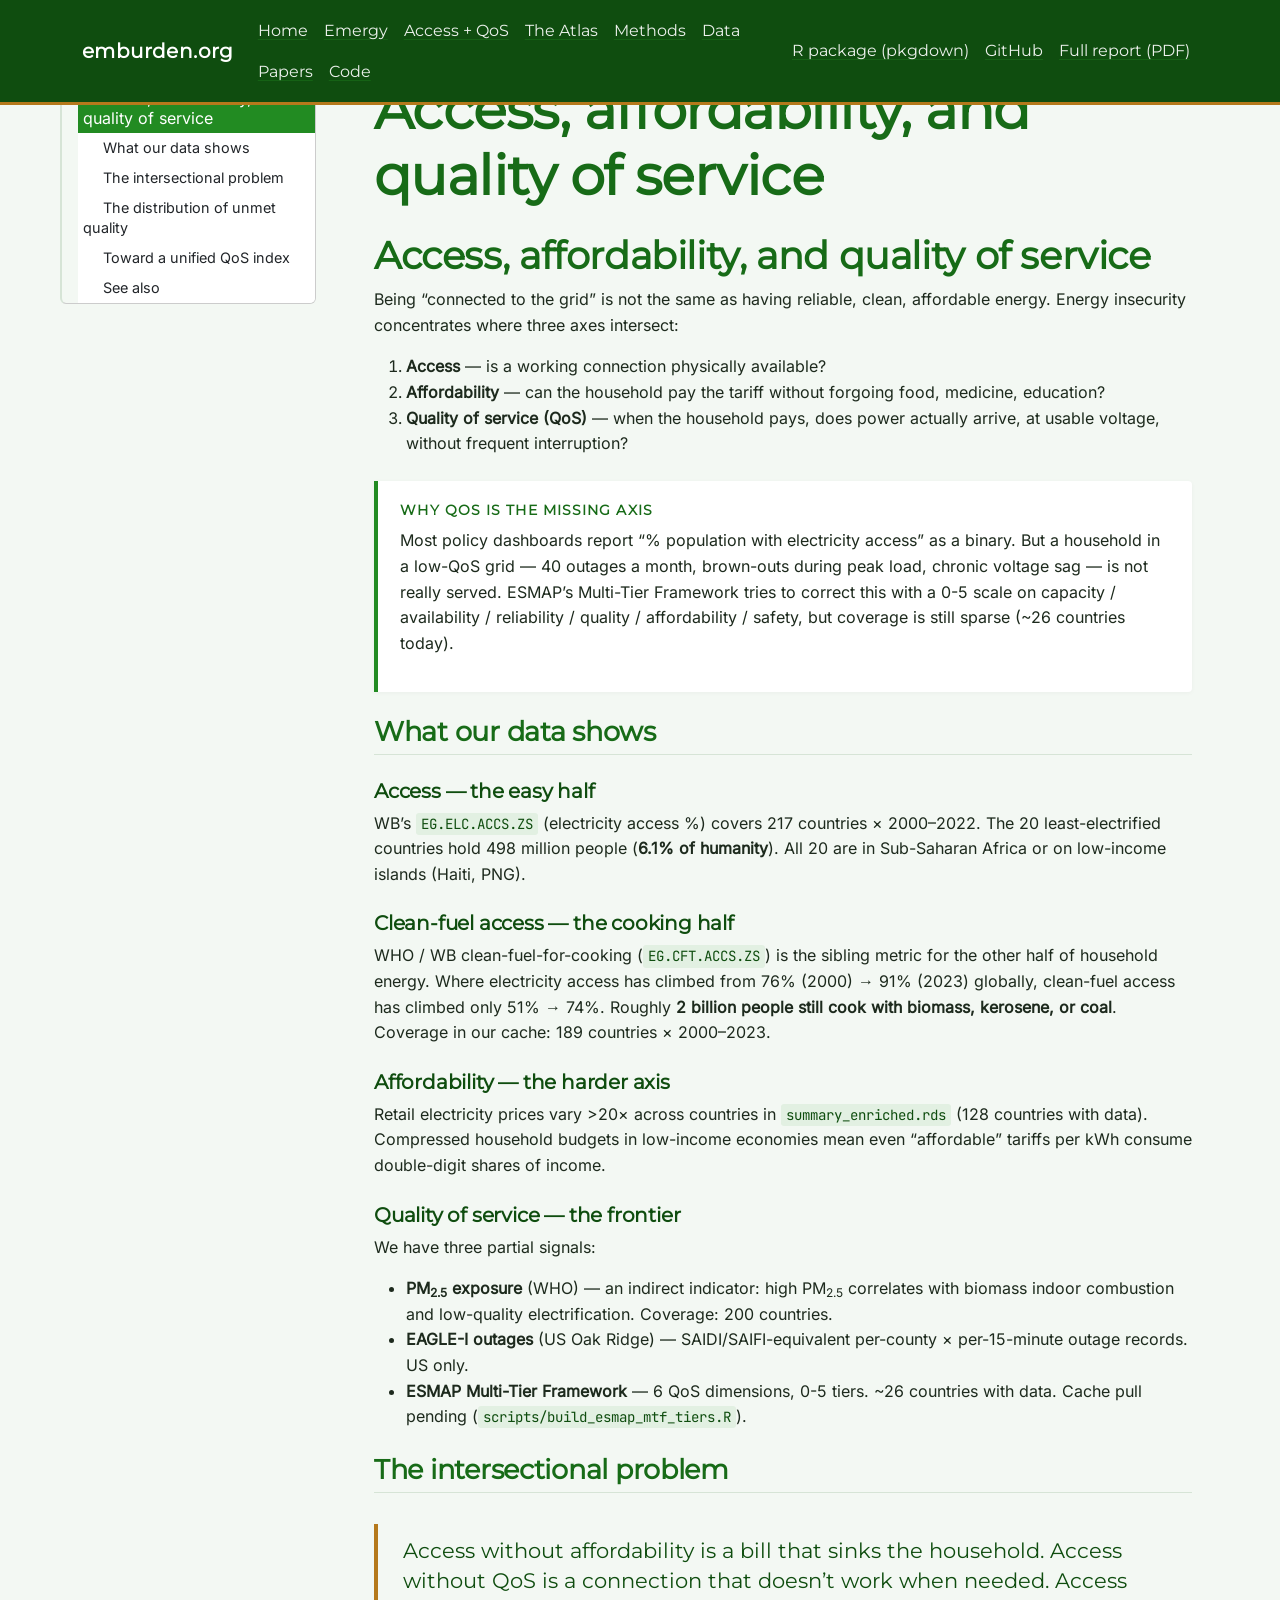
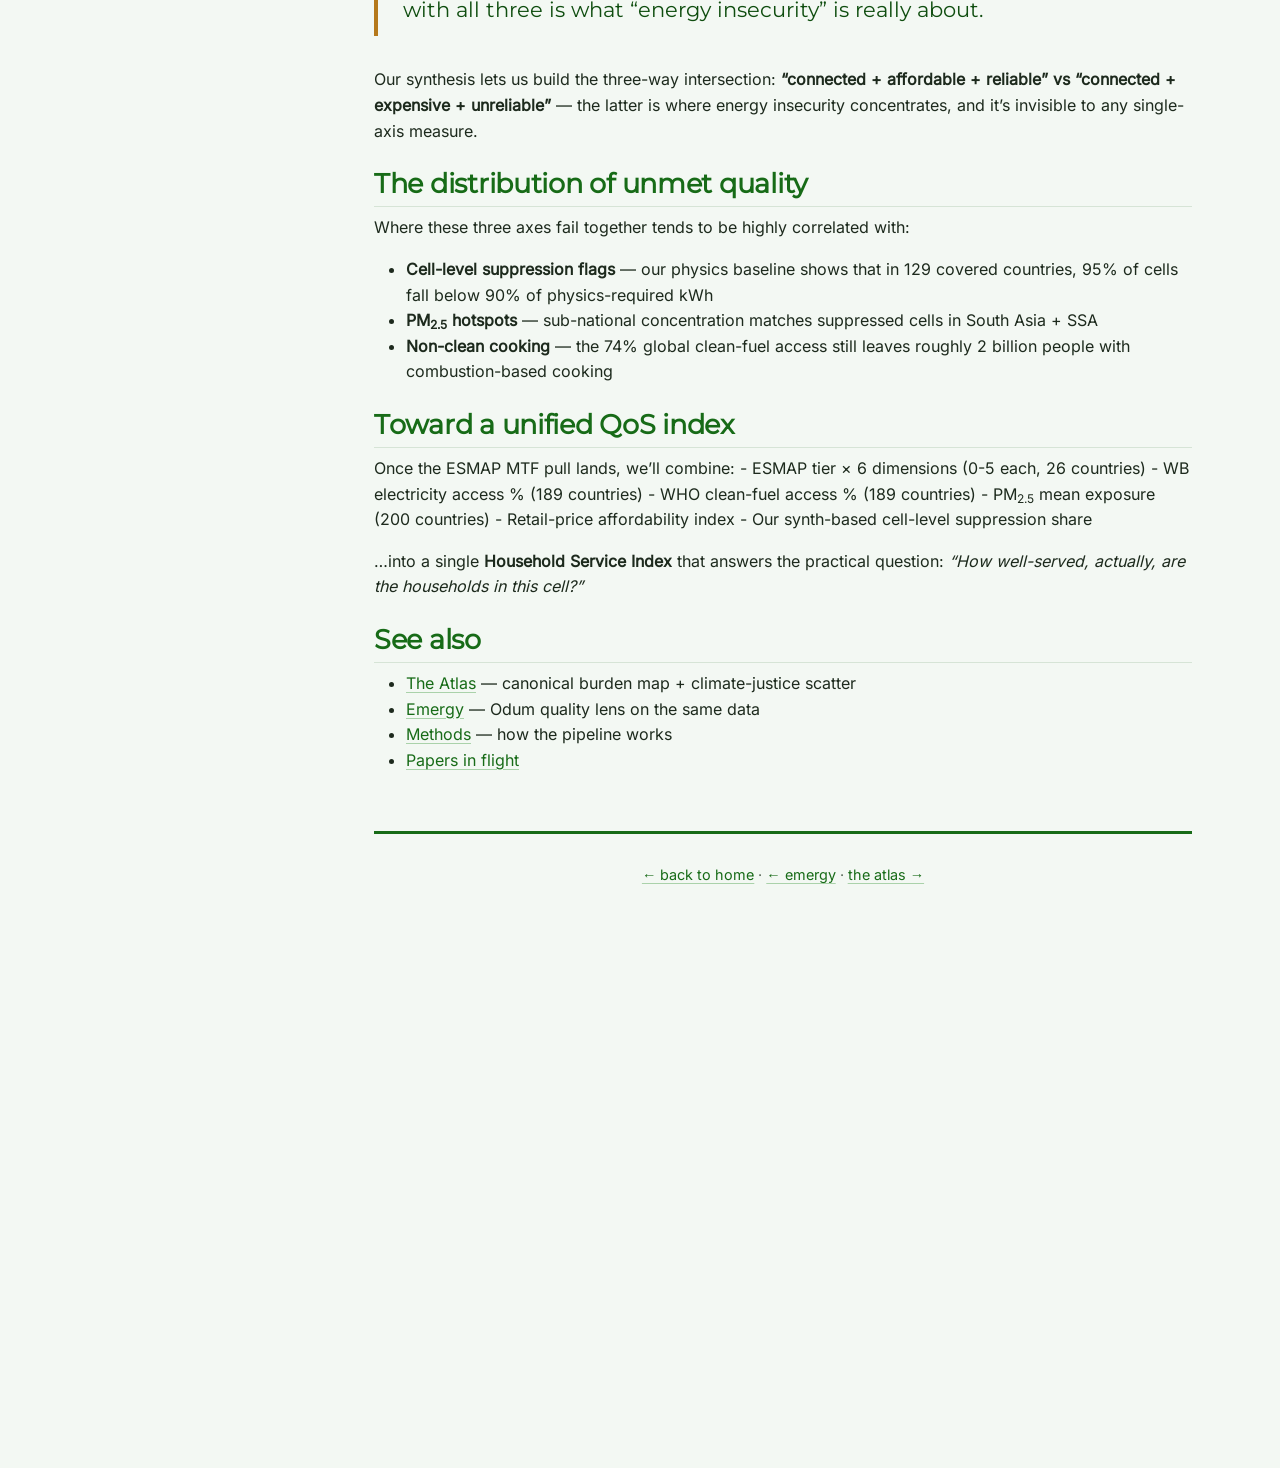
==== _build/access.html @ ab43f40e "Round 20: Odum emergy panels + Access/QoS + dynamic hero (Layer M) Shifts focus from the well-studie" ====
<!DOCTYPE html>

<html>

<head>

<meta charset="utf-8" />
<meta name="generator" content="pandoc" />
<meta http-equiv="X-UA-Compatible" content="IE=EDGE" />




<title>emburden.org — Access + Affordability + QoS</title>

<script src="site_libs/header-attrs-2.30/header-attrs.js"></script>
<script src="site_libs/jquery-3.6.0/jquery-3.6.0.min.js"></script>
<meta name="viewport" content="width=device-width, initial-scale=1, shrink-to-fit=no" />
<link href="site_libs/bootstrap-5.3.1/bootstrap.min.css" rel="stylesheet" />
<script src="site_libs/bootstrap-5.3.1/bootstrap.bundle.min.js"></script>
<link href="site_libs/Inter-0.4.10/font.css" rel="stylesheet" />
<link href="site_libs/JetBrains_Mono-0.4.10/font.css" rel="stylesheet" />
<link href="site_libs/Montserrat-0.4.10/font.css" rel="stylesheet" />
<script src="site_libs/bs3compat-0.9.0/transition.js"></script>
<script src="site_libs/bs3compat-0.9.0/tabs.js"></script>
<script src="site_libs/bs3compat-0.9.0/bs3compat.js"></script>
<script src="site_libs/jqueryui-1.13.2/jquery-ui.min.js"></script>
<link href="site_libs/tocify-1.9.1/jquery.tocify.css" rel="stylesheet" />
<script src="site_libs/tocify-1.9.1/jquery.tocify.js"></script>
<script src="site_libs/navigation-1.1/tabsets.js"></script>
<meta name="description" content="emburden.org — open-source household energy-burden analytics from raw data pulls to global synthesis. 129 countries, 17,000 cells, 8.2 billion people.">
<meta name="author" content="Emrgi">
<meta property="og:title" content="emburden.org — global household energy burden">
<meta property="og:description" content="The 67-fold climate justice mismatch, quantified with open data + open code.">
<meta property="og:type" content="website">
<link rel="preconnect" href="https://fonts.googleapis.com">
<link rel="preconnect" href="https://fonts.gstatic.com" crossorigin>

<style type="text/css">
  code{white-space: pre-wrap;}
  span.smallcaps{font-variant: small-caps;}
  span.underline{text-decoration: underline;}
  div.column{display: inline-block; vertical-align: top; width: 50%;}
  div.hanging-indent{margin-left: 1.5em; text-indent: -1.5em;}
  ul.task-list{list-style: none;}
    </style>










<style type = "text/css">
.main-container {
  max-width: 940px;
  margin-left: auto;
  margin-right: auto;
}
img {
  max-width:100%;
}
.tabbed-pane {
  padding-top: 12px;
}
.html-widget {
  margin-bottom: 20px;
}
button.code-folding-btn:focus {
  outline: none;
}
summary {
  display: list-item;
}
details > summary > p:only-child {
  display: inline;
}
pre code {
  padding: 0;
}
</style>


<style type="text/css">
.dropdown-submenu {
  position: relative;
}
.dropdown-submenu>.dropdown-menu {
  top: 0;
  left: 100%;
  margin-top: -6px;
  margin-left: -1px;
  border-radius: 0 6px 6px 6px;
}
.dropdown-submenu:hover>.dropdown-menu {
  display: block;
}
.dropdown-submenu>a:after {
  display: block;
  content: " ";
  float: right;
  width: 0;
  height: 0;
  border-color: transparent;
  border-style: solid;
  border-width: 5px 0 5px 5px;
  border-left-color: #cccccc;
  margin-top: 5px;
  margin-right: -10px;
}
.dropdown-submenu:hover>a:after {
  border-left-color: #adb5bd;
}
.dropdown-submenu.pull-left {
  float: none;
}
.dropdown-submenu.pull-left>.dropdown-menu {
  left: -100%;
  margin-left: 10px;
  border-radius: 6px 0 6px 6px;
}
</style>

<script type="text/javascript">
// manage active state of menu based on current page
$(document).ready(function () {
  // active menu anchor
  href = window.location.pathname
  href = href.substr(href.lastIndexOf('/') + 1)
  if (href === "")
    href = "index.html";
  var menuAnchor = $('a[href="' + href + '"]');

  // mark the anchor link active (and if it's in a dropdown, also mark that active)
  var dropdown = menuAnchor.closest('li.dropdown');
  if (window.bootstrap) { // Bootstrap 4+
    menuAnchor.addClass('active');
    dropdown.find('> .dropdown-toggle').addClass('active');
  } else { // Bootstrap 3
    menuAnchor.parent().addClass('active');
    dropdown.addClass('active');
  }

  // Navbar adjustments
  var navHeight = $(".navbar").first().height() + 15;
  var style = document.createElement('style');
  var pt = "padding-top: " + navHeight + "px; ";
  var mt = "margin-top: -" + navHeight + "px; ";
  var css = "";
  // offset scroll position for anchor links (for fixed navbar)
  for (var i = 1; i <= 6; i++) {
    css += ".section h" + i + "{ " + pt + mt + "}\n";
  }
  style.innerHTML = "body {" + pt + "padding-bottom: 40px; }\n" + css;
  document.head.appendChild(style);
});
</script>

<!-- tabsets -->

<style type="text/css">
.tabset-dropdown > .nav-tabs {
  display: inline-table;
  max-height: 500px;
  min-height: 44px;
  overflow-y: auto;
  border: 1px solid #ddd;
  border-radius: 4px;
}

.tabset-dropdown > .nav-tabs > li.active:before, .tabset-dropdown > .nav-tabs.nav-tabs-open:before {
  content: "\e259";
  font-family: 'Glyphicons Halflings';
  display: inline-block;
  padding: 10px;
  border-right: 1px solid #ddd;
}

.tabset-dropdown > .nav-tabs.nav-tabs-open > li.active:before {
  content: "\e258";
  font-family: 'Glyphicons Halflings';
  border: none;
}

.tabset-dropdown > .nav-tabs > li.active {
  display: block;
}

.tabset-dropdown > .nav-tabs > li > a,
.tabset-dropdown > .nav-tabs > li > a:focus,
.tabset-dropdown > .nav-tabs > li > a:hover {
  border: none;
  display: inline-block;
  border-radius: 4px;
  background-color: transparent;
}

.tabset-dropdown > .nav-tabs.nav-tabs-open > li {
  display: block;
  float: none;
}

.tabset-dropdown > .nav-tabs > li {
  display: none;
}
</style>

<!-- code folding -->



<style type="text/css">

#TOC {
  margin: 25px 0px 20px 0px;
}
@media (max-width: 768px) {
#TOC {
  position: relative;
  width: 100%;
}
}

@media print {
.toc-content {
  /* see https://github.com/w3c/csswg-drafts/issues/4434 */
  float: right;
}
}

.toc-content {
  padding-left: 30px;
  padding-right: 40px;
}

div.main-container {
  max-width: 1200px;
}

div.tocify {
  width: 20%;
  max-width: 260px;
  max-height: 85%;
}

@media (min-width: 768px) and (max-width: 991px) {
  div.tocify {
    width: 25%;
  }
}

@media (max-width: 767px) {
  div.tocify {
    width: 100%;
    max-width: none;
  }
}

.tocify ul, .tocify li {
  line-height: 20px;
}

.tocify-subheader .tocify-item {
  font-size: 0.90em;
}

.tocify .list-group-item {
  border-radius: 0px;
}


</style>



</head>

<body>


<div class="container-fluid main-container">


<!-- setup 3col/9col grid for toc_float and main content  -->
<div class="row">
<div class="col-xs-12 col-sm-4 col-md-3">
<div id="TOC" class="tocify">
</div>
</div>

<div class="toc-content col-xs-12 col-sm-8 col-md-9">




<div class="navbar navbar-default  navbar-fixed-top" role="navigation">
  <div class="container">
    <div class="navbar-header">
      <button type="button" class="navbar-toggle collapsed" data-toggle="collapse" data-bs-toggle="collapse" data-target="#navbar" data-bs-target="#navbar">
        <span class="icon-bar"></span>
        <span class="icon-bar"></span>
        <span class="icon-bar"></span>
      </button>
      <a class="navbar-brand" href="index.html">emburden.org</a>
    </div>
    <div id="navbar" class="navbar-collapse collapse">
      <ul class="nav navbar-nav">
        <li>
  <a href="index.html">Home</a>
</li>
<li>
  <a href="emergy.html">Emergy</a>
</li>
<li>
  <a href="access.html">Access + QoS</a>
</li>
<li>
  <a href="atlas.html">The Atlas</a>
</li>
<li>
  <a href="methods.html">Methods</a>
</li>
<li>
  <a href="data.html">Data</a>
</li>
<li>
  <a href="papers.html">Papers</a>
</li>
<li>
  <a href="code.html">Code</a>
</li>
      </ul>
      <ul class="nav navbar-nav navbar-right">
        <li>
  <a href="https://ericscheier.github.io/emburden/">R package (pkgdown)</a>
</li>
<li>
  <a href="https://github.com/ericscheier">GitHub</a>
</li>
<li>
  <a href="global_analysis.pdf">Full report (PDF)</a>
</li>
      </ul>
    </div><!--/.nav-collapse -->
  </div><!--/.container -->
</div><!--/.navbar -->

<div id="header">



<h1 class="title toc-ignore">Access, affordability, and quality of
service</h1>

</div>


<div id="access-affordability-and-quality-of-service"
class="section level1">
<h1>Access, affordability, and quality of service</h1>
<p>Being “connected to the grid” is not the same as having reliable,
clean, affordable energy. Energy insecurity concentrates where three
axes intersect:</p>
<ol style="list-style-type: decimal">
<li><strong>Access</strong> — is a working connection physically
available?</li>
<li><strong>Affordability</strong> — can the household pay the tariff
without forgoing food, medicine, education?</li>
<li><strong>Quality of service (QoS)</strong> — when the household pays,
does power actually arrive, at usable voltage, without frequent
interruption?</li>
</ol>
<div class="callout">
<div class="callout-title">
Why QoS is the missing axis
</div>
<p>
Most policy dashboards report “% population with electricity access” as
a binary. But a household in a low-QoS grid — 40 outages a month,
brown-outs during peak load, chronic voltage sag — is not really served.
ESMAP’s Multi-Tier Framework tries to correct this with a 0-5 scale on
capacity / availability / reliability / quality / affordability /
safety, but coverage is still sparse (~26 countries today).
</p>
</div>
<div id="what-our-data-shows" class="section level2">
<h2>What our data shows</h2>
<div id="access-the-easy-half" class="section level3">
<h3>Access — the easy half</h3>
<p>WB’s <code>EG.ELC.ACCS.ZS</code> (electricity access %) covers 217
countries × 2000–2022. The 20 least-electrified countries hold 498
million people (<strong>6.1% of humanity</strong>). All 20 are in
Sub-Saharan Africa or on low-income islands (Haiti, PNG).</p>
</div>
<div id="clean-fuel-access-the-cooking-half" class="section level3">
<h3>Clean-fuel access — the cooking half</h3>
<p>WHO / WB clean-fuel-for-cooking (<code>EG.CFT.ACCS.ZS</code>) is the
sibling metric for the other half of household energy. Where electricity
access has climbed from 76% (2000) → 91% (2023) globally, clean-fuel
access has climbed only 51% → 74%. Roughly <strong>2 billion people
still cook with biomass, kerosene, or coal</strong>. Coverage in our
cache: 189 countries × 2000–2023.</p>
</div>
<div id="affordability-the-harder-axis" class="section level3">
<h3>Affordability — the harder axis</h3>
<p>Retail electricity prices vary &gt;20× across countries in
<code>summary_enriched.rds</code> (128 countries with data). Compressed
household budgets in low-income economies mean even “affordable” tariffs
per kWh consume double-digit shares of income.</p>
</div>
<div id="quality-of-service-the-frontier" class="section level3">
<h3>Quality of service — the frontier</h3>
<p>We have three partial signals:</p>
<ul>
<li><strong>PM<sub>2.5</sub> exposure</strong> (WHO) — an indirect
indicator: high PM<sub>2.5</sub> correlates with biomass indoor
combustion and low-quality electrification. Coverage: 200
countries.</li>
<li><strong>EAGLE-I outages</strong> (US Oak Ridge) —
SAIDI/SAIFI-equivalent per-county × per-15-minute outage records. US
only.</li>
<li><strong>ESMAP Multi-Tier Framework</strong> — 6 QoS dimensions, 0-5
tiers. ~26 countries with data. Cache pull pending
(<code>scripts/build_esmap_mtf_tiers.R</code>).</li>
</ul>
</div>
</div>
<div id="the-intersectional-problem" class="section level2">
<h2>The intersectional problem</h2>
<blockquote>
Access without affordability is a bill that sinks the household. Access
without QoS is a connection that doesn’t work when needed. Access with
all three is what “energy insecurity” is really about.
</blockquote>
<p>Our synthesis lets us build the three-way intersection:
<strong>“connected + affordable + reliable” vs “connected + expensive +
unreliable”</strong> — the latter is where energy insecurity
concentrates, and it’s invisible to any single-axis measure.</p>
</div>
<div id="the-distribution-of-unmet-quality" class="section level2">
<h2>The distribution of unmet quality</h2>
<p>Where these three axes fail together tends to be highly correlated
with:</p>
<ul>
<li><strong>Cell-level suppression flags</strong> — our physics baseline
shows that in 129 covered countries, 95% of cells fall below 90% of
physics-required kWh</li>
<li><strong>PM<sub>2.5</sub> hotspots</strong> — sub-national
concentration matches suppressed cells in South Asia + SSA</li>
<li><strong>Non-clean cooking</strong> — the 74% global clean-fuel
access still leaves roughly 2 billion people with combustion-based
cooking</li>
</ul>
</div>
<div id="toward-a-unified-qos-index" class="section level2">
<h2>Toward a unified QoS index</h2>
<p>Once the ESMAP MTF pull lands, we’ll combine: - ESMAP tier × 6
dimensions (0-5 each, 26 countries) - WB electricity access % (189
countries) - WHO clean-fuel access % (189 countries) - PM<sub>2.5</sub>
mean exposure (200 countries) - Retail-price affordability index - Our
synth-based cell-level suppression share</p>
<p>…into a single <strong>Household Service Index</strong> that answers
the practical question: <em>“How well-served, actually, are the
households in this cell?”</em></p>
</div>
<div id="see-also" class="section level2">
<h2>See also</h2>
<ul>
<li><a href="atlas.html">The Atlas</a> — canonical burden map +
climate-justice scatter</li>
<li><a href="emergy.html">Emergy</a> — Odum quality lens on the same
data</li>
<li><a href="methods.html">Methods</a> — how the pipeline works</li>
<li><a href="papers.html">Papers in flight</a></li>
</ul>
<footer>
<p>
<a href="/">← back to home</a> · <a href="emergy.html">← emergy</a> ·
<a href="atlas.html">the atlas →</a>
</p>
</footer>
</div>
</div>



</div>
</div>

</div>

<script>

// add bootstrap table styles to pandoc tables
function bootstrapStylePandocTables() {
  $('tr.odd').parent('tbody').parent('table').addClass('table table-condensed');
}
$(document).ready(function () {
  bootstrapStylePandocTables();
});


</script>

<!-- tabsets -->

<script>
$(document).ready(function () {
  window.buildTabsets("TOC");
});

$(document).ready(function () {
  $('.tabset-dropdown > .nav-tabs > li').click(function () {
    $(this).parent().toggleClass('nav-tabs-open');
  });
});
</script>

<!-- code folding -->

<script>
$(document).ready(function ()  {

    // temporarily add toc-ignore selector to headers for the consistency with Pandoc
    $('.unlisted.unnumbered').addClass('toc-ignore')

    // move toc-ignore selectors from section div to header
    $('div.section.toc-ignore')
        .removeClass('toc-ignore')
        .children('h1,h2,h3,h4,h5').addClass('toc-ignore');

    // establish options
    var options = {
      selectors: "h1,h2",
      theme: "bootstrap3",
      context: '.toc-content',
      hashGenerator: function (text) {
        return text.replace(/[.\\/?&!#<>]/g, '').replace(/\s/g, '_');
      },
      ignoreSelector: ".toc-ignore",
      scrollTo: 0
    };
    options.showAndHide = true;
    options.smoothScroll = true;

    // tocify
    var toc = $("#TOC").tocify(options).data("toc-tocify");
});
</script>

<!-- dynamically load mathjax for compatibility with self-contained -->
<script>
  (function () {
    var script = document.createElement("script");
    script.type = "text/javascript";
    script.src  = "https://mathjax.rstudio.com/latest/MathJax.js?config=TeX-AMS-MML_HTMLorMML";
    document.getElementsByTagName("head")[0].appendChild(script);
  })();
</script>

</body>
</html>
---- _build/site_libs/Inter-0.4.10/font.css ----
/* cyrillic-ext */
@font-face {
  font-family: 'Inter';
  font-style: normal;
  font-weight: 400;
  font-display: swap;
  src: url(UcCO3FwrK3iLTeHuS_nVMrMxCp50SjIw2boKoduKmMEVuLyfAZJhiI2B.woff2) format('woff2');
  unicode-range: U+0460-052F, U+1C80-1C8A, U+20B4, U+2DE0-2DFF, U+A640-A69F, U+FE2E-FE2F;
}
/* cyrillic */
@font-face {
  font-family: 'Inter';
  font-style: normal;
  font-weight: 400;
  font-display: swap;
  src: url(UcCO3FwrK3iLTeHuS_nVMrMxCp50SjIw2boKoduKmMEVuLyfAZthiI2B.woff2) format('woff2');
  unicode-range: U+0301, U+0400-045F, U+0490-0491, U+04B0-04B1, U+2116;
}
/* greek-ext */
@font-face {
  font-family: 'Inter';
  font-style: normal;
  font-weight: 400;
  font-display: swap;
  src: url(UcCO3FwrK3iLTeHuS_nVMrMxCp50SjIw2boKoduKmMEVuLyfAZNhiI2B.woff2) format('woff2');
  unicode-range: U+1F00-1FFF;
}
/* greek */
@font-face {
  font-family: 'Inter';
  font-style: normal;
  font-weight: 400;
  font-display: swap;
  src: url(UcCO3FwrK3iLTeHuS_nVMrMxCp50SjIw2boKoduKmMEVuLyfAZxhiI2B.woff2) format('woff2');
  unicode-range: U+0370-0377, U+037A-037F, U+0384-038A, U+038C, U+038E-03A1, U+03A3-03FF;
}
/* vietnamese */
@font-face {
  font-family: 'Inter';
  font-style: normal;
  font-weight: 400;
  font-display: swap;
  src: url(UcCO3FwrK3iLTeHuS_nVMrMxCp50SjIw2boKoduKmMEVuLyfAZBhiI2B.woff2) format('woff2');
  unicode-range: U+0102-0103, U+0110-0111, U+0128-0129, U+0168-0169, U+01A0-01A1, U+01AF-01B0, U+0300-0301, U+0303-0304, U+0308-0309, U+0323, U+0329, U+1EA0-1EF9, U+20AB;
}
/* latin-ext */
@font-face {
  font-family: 'Inter';
  font-style: normal;
  font-weight: 400;
  font-display: swap;
  src: url(UcCO3FwrK3iLTeHuS_nVMrMxCp50SjIw2boKoduKmMEVuLyfAZFhiI2B.woff2) format('woff2');
  unicode-range: U+0100-02BA, U+02BD-02C5, U+02C7-02CC, U+02CE-02D7, U+02DD-02FF, U+0304, U+0308, U+0329, U+1D00-1DBF, U+1E00-1E9F, U+1EF2-1EFF, U+2020, U+20A0-20AB, U+20AD-20C0, U+2113, U+2C60-2C7F, U+A720-A7FF;
}
/* latin */
@font-face {
  font-family: 'Inter';
  font-style: normal;
  font-weight: 400;
  font-display: swap;
  src: url(UcCO3FwrK3iLTeHuS_nVMrMxCp50SjIw2boKoduKmMEVuLyfAZ9hiA.woff2) format('woff2');
  unicode-range: U+0000-00FF, U+0131, U+0152-0153, U+02BB-02BC, U+02C6, U+02DA, U+02DC, U+0304, U+0308, U+0329, U+2000-206F, U+20AC, U+2122, U+2191, U+2193, U+2212, U+2215, U+FEFF, U+FFFD;
}
---- _build/site_libs/JetBrains_Mono-0.4.10/font.css ----
/* cyrillic-ext */
@font-face {
  font-family: 'JetBrains Mono';
  font-style: normal;
  font-weight: 400;
  font-display: swap;
  src: url(tDbY2o-flEEny0FZhsfKu5WU4zr3E_BX0PnT8RD8yKxTN1OVgaY.woff2) format('woff2');
  unicode-range: U+0460-052F, U+1C80-1C8A, U+20B4, U+2DE0-2DFF, U+A640-A69F, U+FE2E-FE2F;
}
/* cyrillic */
@font-face {
  font-family: 'JetBrains Mono';
  font-style: normal;
  font-weight: 400;
  font-display: swap;
  src: url(tDbY2o-flEEny0FZhsfKu5WU4zr3E_BX0PnT8RD8yKxTPlOVgaY.woff2) format('woff2');
  unicode-range: U+0301, U+0400-045F, U+0490-0491, U+04B0-04B1, U+2116;
}
/* greek */
@font-face {
  font-family: 'JetBrains Mono';
  font-style: normal;
  font-weight: 400;
  font-display: swap;
  src: url(tDbY2o-flEEny0FZhsfKu5WU4zr3E_BX0PnT8RD8yKxTOVOVgaY.woff2) format('woff2');
  unicode-range: U+0370-0377, U+037A-037F, U+0384-038A, U+038C, U+038E-03A1, U+03A3-03FF;
}
/* vietnamese */
@font-face {
  font-family: 'JetBrains Mono';
  font-style: normal;
  font-weight: 400;
  font-display: swap;
  src: url(tDbY2o-flEEny0FZhsfKu5WU4zr3E_BX0PnT8RD8yKxTNVOVgaY.woff2) format('woff2');
  unicode-range: U+0102-0103, U+0110-0111, U+0128-0129, U+0168-0169, U+01A0-01A1, U+01AF-01B0, U+0300-0301, U+0303-0304, U+0308-0309, U+0323, U+0329, U+1EA0-1EF9, U+20AB;
}
/* latin-ext */
@font-face {
  font-family: 'JetBrains Mono';
  font-style: normal;
  font-weight: 400;
  font-display: swap;
  src: url(tDbY2o-flEEny0FZhsfKu5WU4zr3E_BX0PnT8RD8yKxTNFOVgaY.woff2) format('woff2');
  unicode-range: U+0100-02BA, U+02BD-02C5, U+02C7-02CC, U+02CE-02D7, U+02DD-02FF, U+0304, U+0308, U+0329, U+1D00-1DBF, U+1E00-1E9F, U+1EF2-1EFF, U+2020, U+20A0-20AB, U+20AD-20C0, U+2113, U+2C60-2C7F, U+A720-A7FF;
}
/* latin */
@font-face {
  font-family: 'JetBrains Mono';
  font-style: normal;
  font-weight: 400;
  font-display: swap;
  src: url(tDbY2o-flEEny0FZhsfKu5WU4zr3E_BX0PnT8RD8yKxTOlOV.woff2) format('woff2');
  unicode-range: U+0000-00FF, U+0131, U+0152-0153, U+02BB-02BC, U+02C6, U+02DA, U+02DC, U+0304, U+0308, U+0329, U+2000-206F, U+20AC, U+2122, U+2191, U+2193, U+2212, U+2215, U+FEFF, U+FFFD;
}
---- _build/site_libs/Montserrat-0.4.10/font.css ----
/* cyrillic-ext */
@font-face {
  font-family: 'Montserrat';
  font-style: normal;
  font-weight: 400;
  font-display: swap;
  src: url(JTUHjIg1_i6t8kCHKm4532VJOt5-QNFgpCtr6Hw0aXpsog.woff2) format('woff2');
  unicode-range: U+0460-052F, U+1C80-1C8A, U+20B4, U+2DE0-2DFF, U+A640-A69F, U+FE2E-FE2F;
}
/* cyrillic */
@font-face {
  font-family: 'Montserrat';
  font-style: normal;
  font-weight: 400;
  font-display: swap;
  src: url(JTUHjIg1_i6t8kCHKm4532VJOt5-QNFgpCtr6Hw9aXpsog.woff2) format('woff2');
  unicode-range: U+0301, U+0400-045F, U+0490-0491, U+04B0-04B1, U+2116;
}
/* vietnamese */
@font-face {
  font-family: 'Montserrat';
  font-style: normal;
  font-weight: 400;
  font-display: swap;
  src: url(JTUHjIg1_i6t8kCHKm4532VJOt5-QNFgpCtr6Hw2aXpsog.woff2) format('woff2');
  unicode-range: U+0102-0103, U+0110-0111, U+0128-0129, U+0168-0169, U+01A0-01A1, U+01AF-01B0, U+0300-0301, U+0303-0304, U+0308-0309, U+0323, U+0329, U+1EA0-1EF9, U+20AB;
}
/* latin-ext */
@font-face {
  font-family: 'Montserrat';
  font-style: normal;
  font-weight: 400;
  font-display: swap;
  src: url(JTUHjIg1_i6t8kCHKm4532VJOt5-QNFgpCtr6Hw3aXpsog.woff2) format('woff2');
  unicode-range: U+0100-02BA, U+02BD-02C5, U+02C7-02CC, U+02CE-02D7, U+02DD-02FF, U+0304, U+0308, U+0329, U+1D00-1DBF, U+1E00-1E9F, U+1EF2-1EFF, U+2020, U+20A0-20AB, U+20AD-20C0, U+2113, U+2C60-2C7F, U+A720-A7FF;
}
/* latin */
@font-face {
  font-family: 'Montserrat';
  font-style: normal;
  font-weight: 400;
  font-display: swap;
  src: url(JTUHjIg1_i6t8kCHKm4532VJOt5-QNFgpCtr6Hw5aXo.woff2) format('woff2');
  unicode-range: U+0000-00FF, U+0131, U+0152-0153, U+02BB-02BC, U+02C6, U+02DA, U+02DC, U+0304, U+0308, U+0329, U+2000-206F, U+20AC, U+2122, U+2191, U+2193, U+2212, U+2215, U+FEFF, U+FFFD;
}
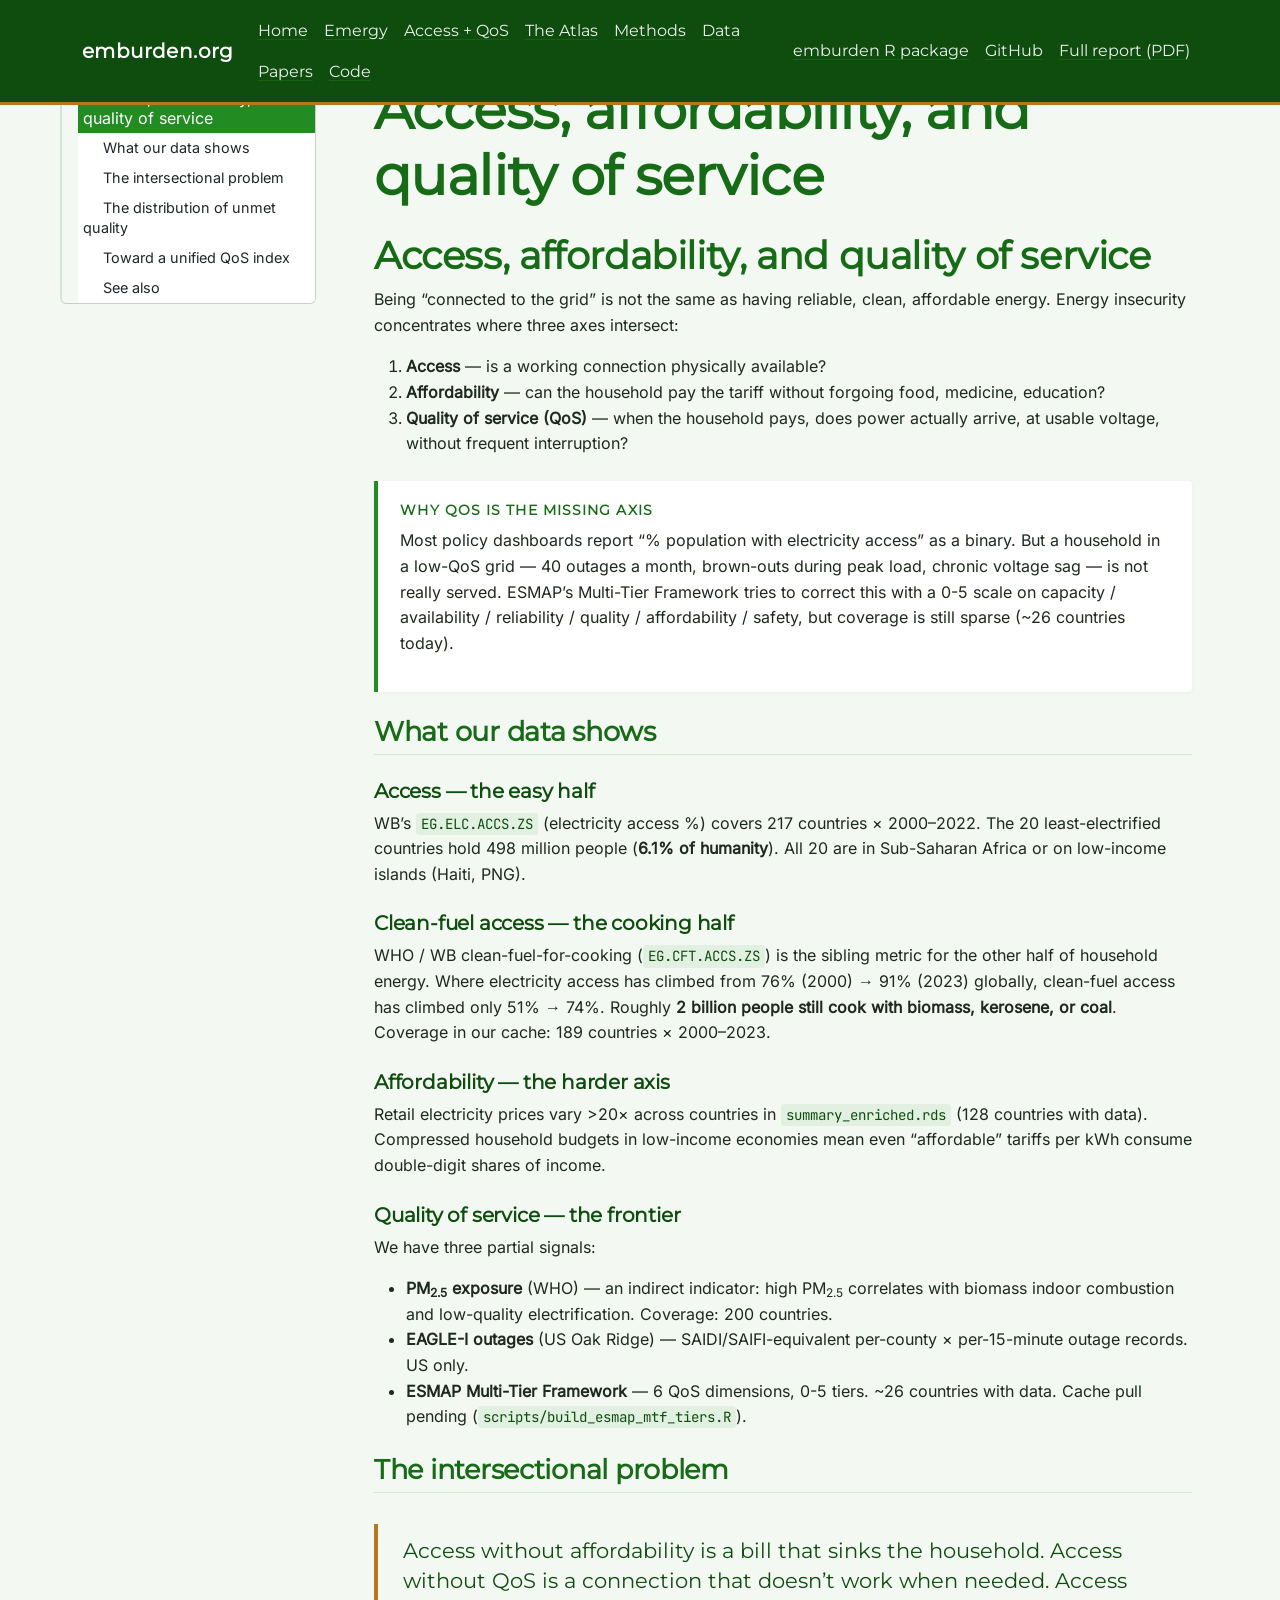
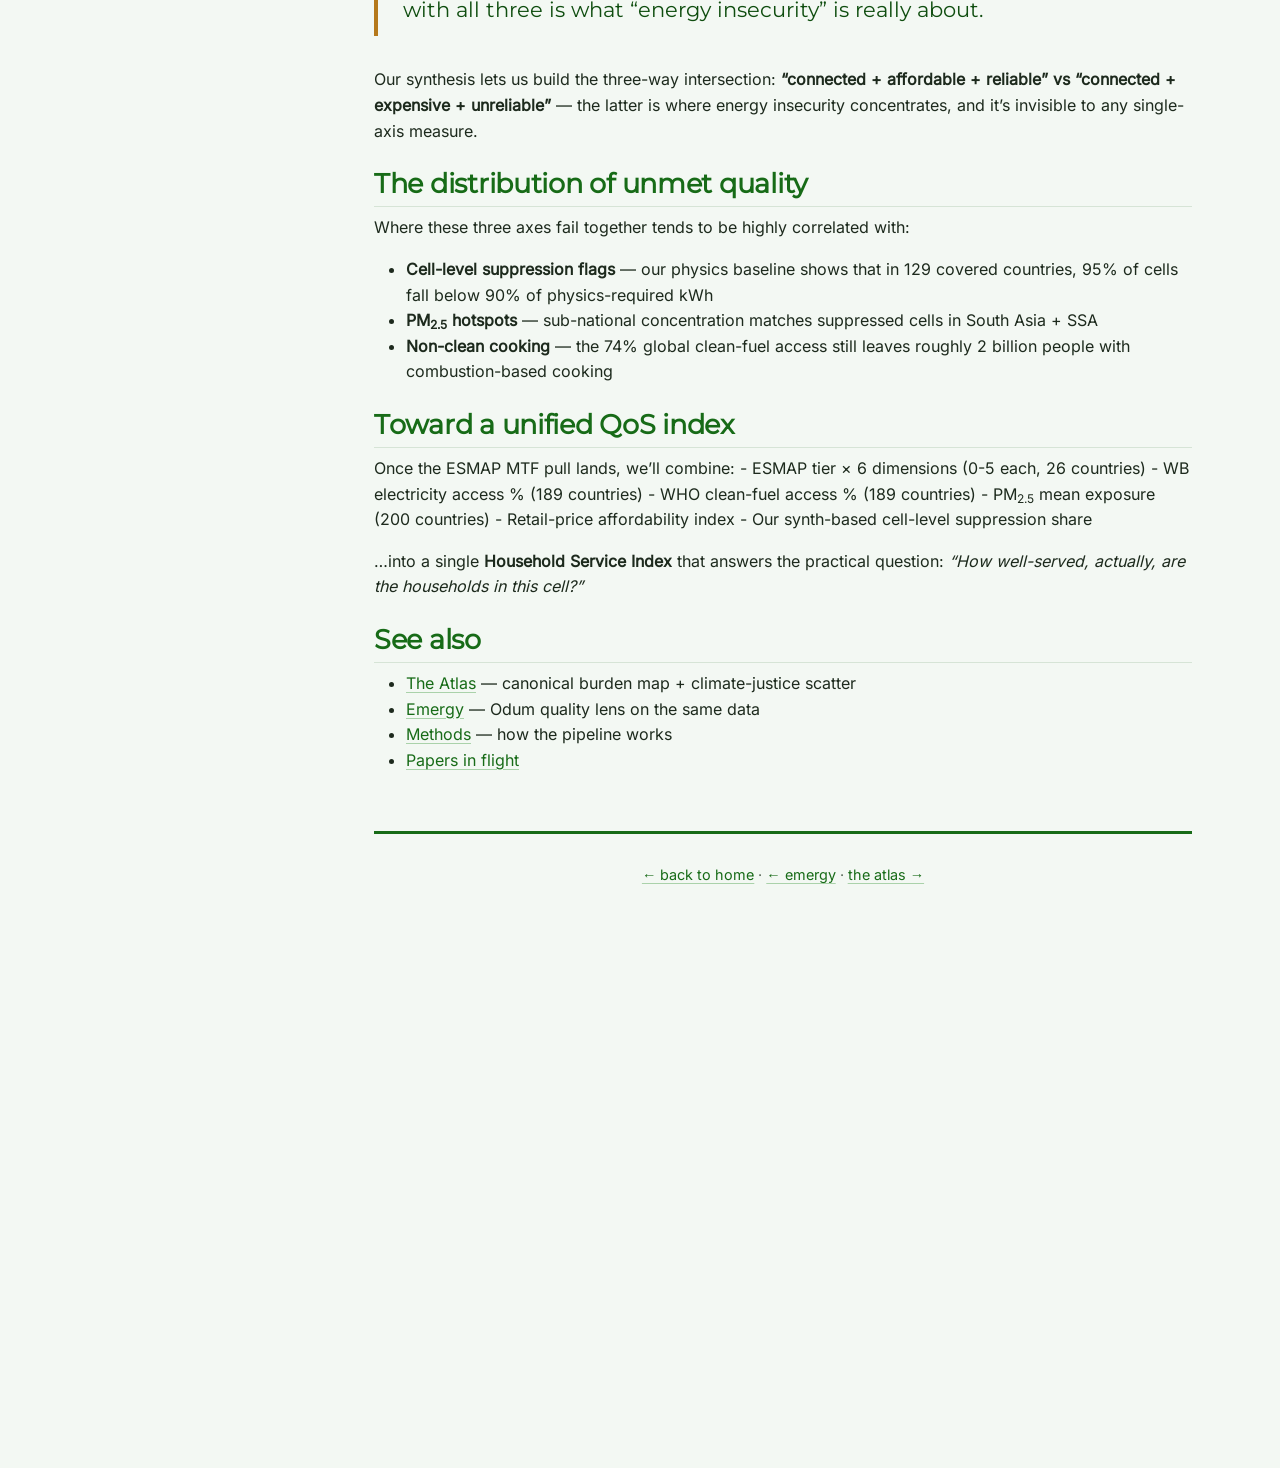
==== commit 89db6df3: "Q3.20 — Site redesign: emburden.org primary, pkg.emburden.org for pkgdown Reclaim emburden.org root " ====
--- a/_build/access.html
+++ b/_build/access.html
@@ -335,7 +335,7 @@
       </ul>
       <ul class="nav navbar-nav navbar-right">
         <li>
-  <a href="https://ericscheier.github.io/emburden/">R package (pkgdown)</a>
+  <a href="https://pkg.emburden.org">emburden R package</a>
 </li>
 <li>
   <a href="https://github.com/ericscheier">GitHub</a>
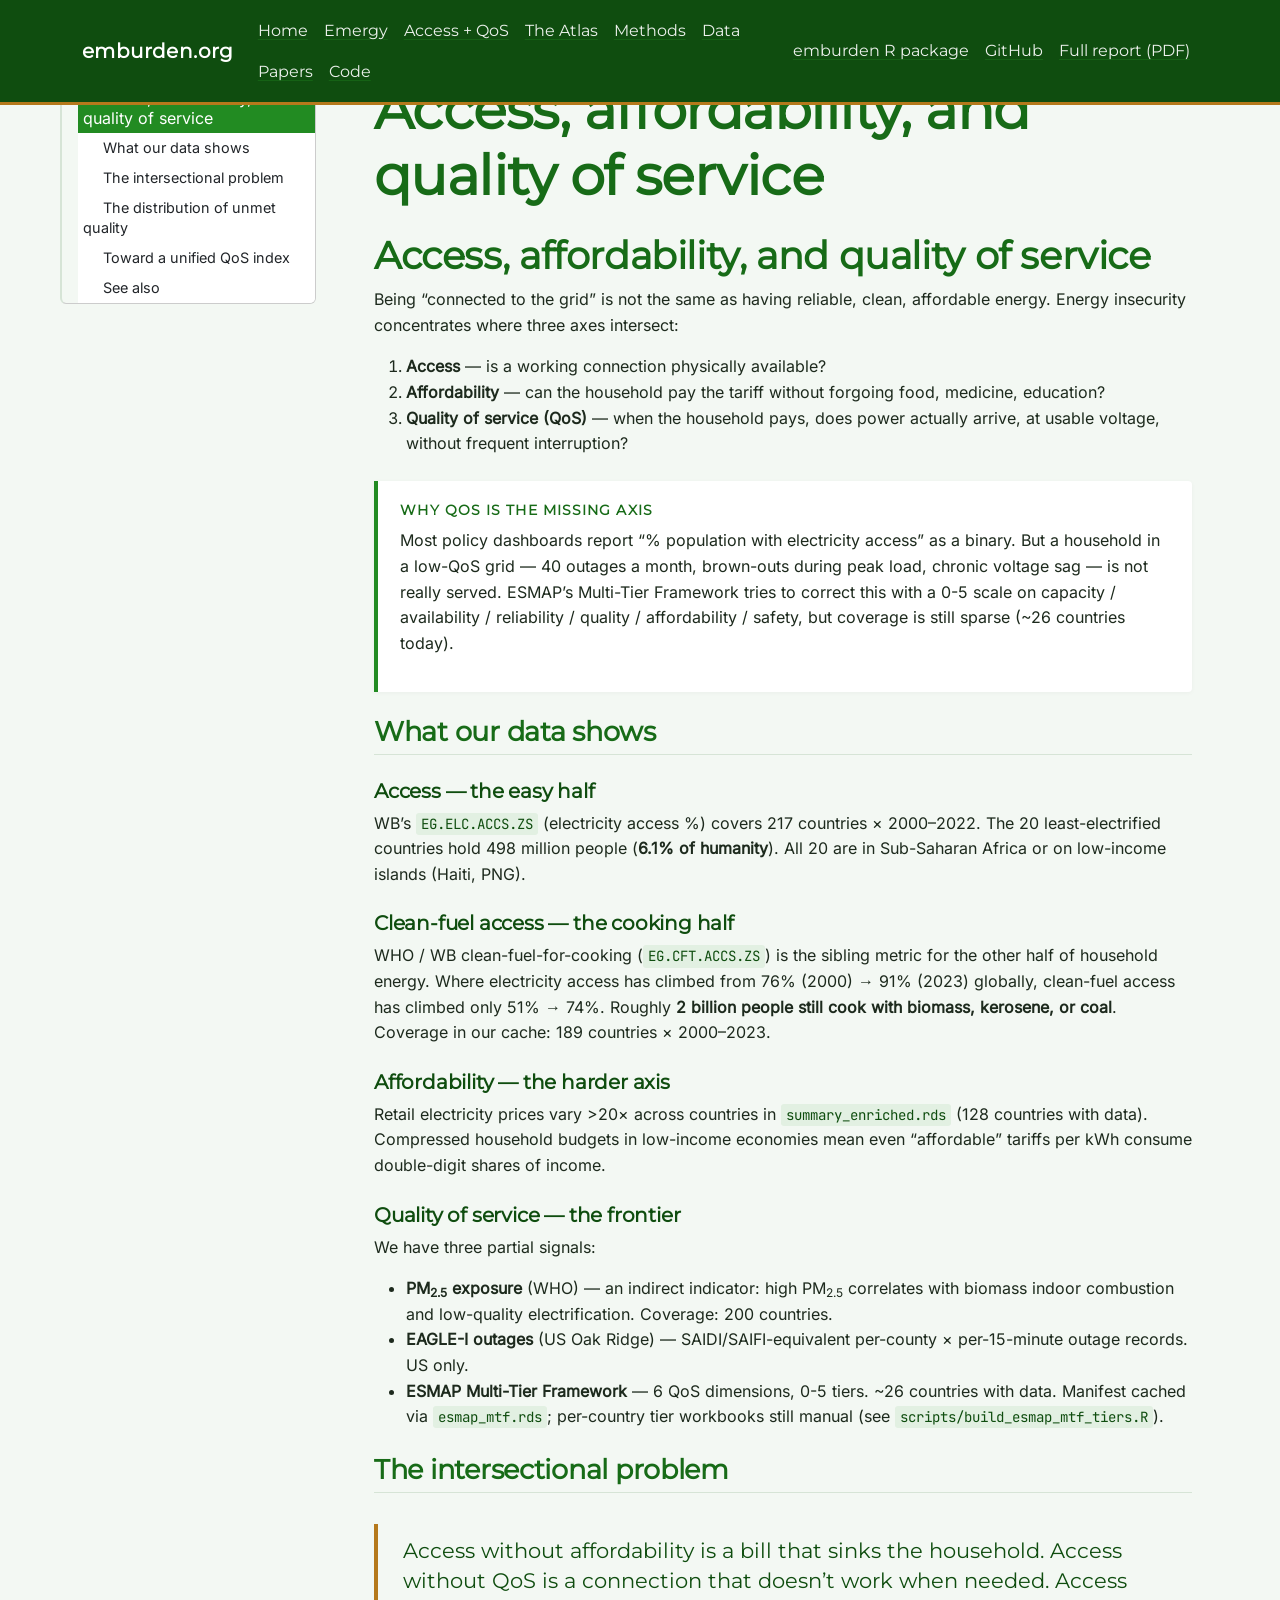
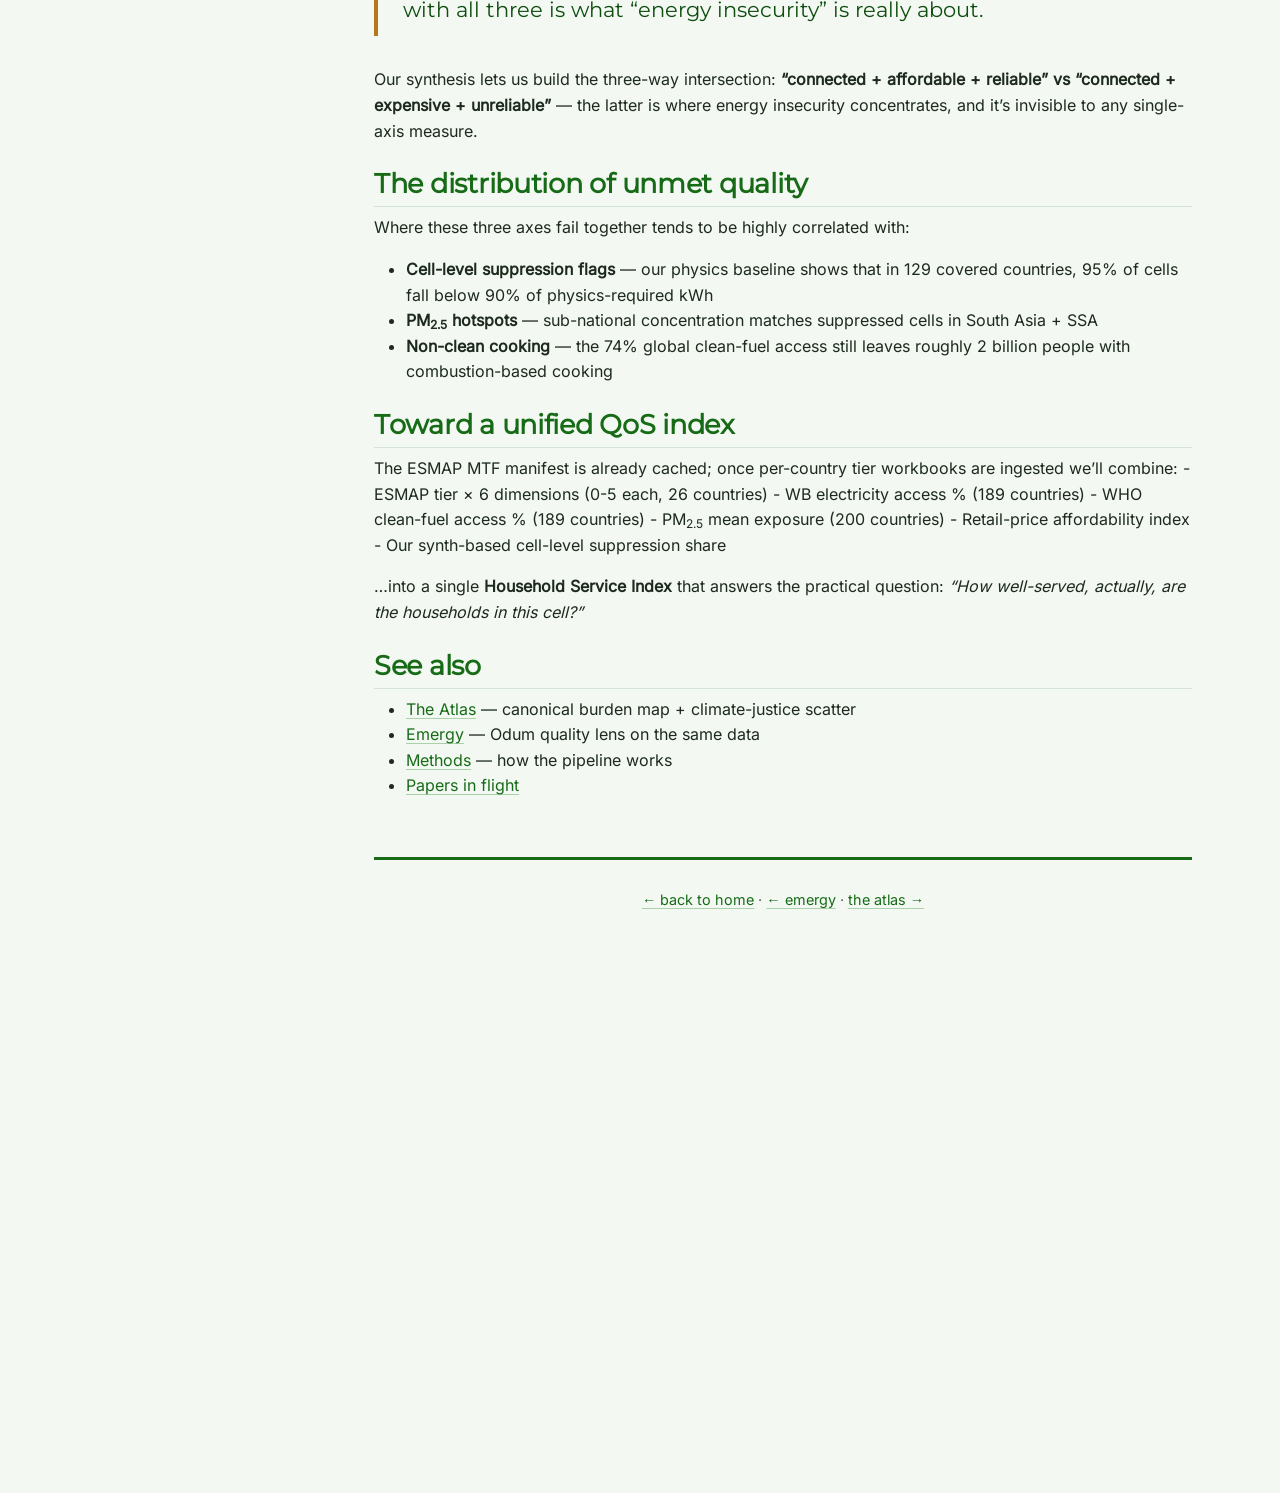
==== commit 2078176f: "Q3.28 — Site lint pass (atlas structural bug + polish across pages) atlas.Rmd: - Fix HTML tag mismat" ====
--- a/_build/access.html
+++ b/_build/access.html
@@ -13,21 +13,1723 @@
 
 <title>emburden.org — Access + Affordability + QoS</title>
 
-<script src="site_libs/header-attrs-2.30/header-attrs.js"></script>
-<script src="site_libs/jquery-3.6.0/jquery-3.6.0.min.js"></script>
+<script>// Pandoc 2.9 adds attributes on both header and div. We remove the former (to
+// be compatible with the behavior of Pandoc < 2.8).
+document.addEventListener('DOMContentLoaded', function(e) {
+  var hs = document.querySelectorAll("div.section[class*='level'] > :first-child");
+  var i, h, a;
+  for (i = 0; i < hs.length; i++) {
+    h = hs[i];
+    if (!/^h[1-6]$/i.test(h.tagName)) continue;  // it should be a header h1-h6
+    a = h.attributes;
+    while (a.length > 0) h.removeAttribute(a[0].name);
+  }
+});
+</script>
+<script>/*! jQuery v3.6.0 | (c) OpenJS Foundation and other contributors | jquery.org/license */
+!function(e,t){"use strict";"object"==typeof module&&"object"==typeof module.exports?module.exports=e.document?t(e,!0):function(e){if(!e.document)throw new Error("jQuery requires a window with a document");return t(e)}:t(e)}("undefined"!=typeof window?window:this,function(C,e){"use strict";var t=[],r=Object.getPrototypeOf,s=t.slice,g=t.flat?function(e){return t.flat.call(e)}:function(e){return t.concat.apply([],e)},u=t.push,i=t.indexOf,n={},o=n.toString,v=n.hasOwnProperty,a=v.toString,l=a.call(Object),y={},m=function(e){return"function"==typeof e&&"number"!=typeof e.nodeType&&"function"!=typeof e.item},x=function(e){return null!=e&&e===e.window},E=C.document,c={type:!0,src:!0,nonce:!0,noModule:!0};function b(e,t,n){var r,i,o=(n=n||E).createElement("script");if(o.text=e,t)for(r in c)(i=t[r]||t.getAttribute&&t.getAttribute(r))&&o.setAttribute(r,i);n.head.appendChild(o).parentNode.removeChild(o)}function w(e){return null==e?e+"":"object"==typeof e||"function"==typeof e?n[o.call(e)]||"object":typeof e}var f="3.6.0",S=function(e,t){return new S.fn.init(e,t)};function p(e){var t=!!e&&"length"in e&&e.length,n=w(e);return!m(e)&&!x(e)&&("array"===n||0===t||"number"==typeof t&&0<t&&t-1 in e)}S.fn=S.prototype={jquery:f,constructor:S,length:0,toArray:function(){return s.call(this)},get:function(e){return null==e?s.call(this):e<0?this[e+this.length]:this[e]},pushStack:function(e){var t=S.merge(this.constructor(),e);return t.prevObject=this,t},each:function(e){return S.each(this,e)},map:function(n){return this.pushStack(S.map(this,function(e,t){return n.call(e,t,e)}))},slice:function(){return this.pushStack(s.apply(this,arguments))},first:function(){return this.eq(0)},last:function(){return this.eq(-1)},even:function(){return this.pushStack(S.grep(this,function(e,t){return(t+1)%2}))},odd:function(){return this.pushStack(S.grep(this,function(e,t){return t%2}))},eq:function(e){var t=this.length,n=+e+(e<0?t:0);return this.pushStack(0<=n&&n<t?[this[n]]:[])},end:function(){return this.prevObject||this.constructor()},push:u,sort:t.sort,splice:t.splice},S.extend=S.fn.extend=function(){var e,t,n,r,i,o,a=arguments[0]||{},s=1,u=arguments.length,l=!1;for("boolean"==typeof a&&(l=a,a=arguments[s]||{},s++),"object"==typeof a||m(a)||(a={}),s===u&&(a=this,s--);s<u;s++)if(null!=(e=arguments[s]))for(t in e)r=e[t],"__proto__"!==t&&a!==r&&(l&&r&&(S.isPlainObject(r)||(i=Array.isArray(r)))?(n=a[t],o=i&&!Array.isArray(n)?[]:i||S.isPlainObject(n)?n:{},i=!1,a[t]=S.extend(l,o,r)):void 0!==r&&(a[t]=r));return a},S.extend({expando:"jQuery"+(f+Math.random()).replace(/\D/g,""),isReady:!0,error:function(e){throw new Error(e)},noop:function(){},isPlainObject:function(e){var t,n;return!(!e||"[object Object]"!==o.call(e))&&(!(t=r(e))||"function"==typeof(n=v.call(t,"constructor")&&t.constructor)&&a.call(n)===l)},isEmptyObject:function(e){var t;for(t in e)return!1;return!0},globalEval:function(e,t,n){b(e,{nonce:t&&t.nonce},n)},each:function(e,t){var n,r=0;if(p(e)){for(n=e.length;r<n;r++)if(!1===t.call(e[r],r,e[r]))break}else for(r in e)if(!1===t.call(e[r],r,e[r]))break;return e},makeArray:function(e,t){var n=t||[];return null!=e&&(p(Object(e))?S.merge(n,"string"==typeof e?[e]:e):u.call(n,e)),n},inArray:function(e,t,n){return null==t?-1:i.call(t,e,n)},merge:function(e,t){for(var n=+t.length,r=0,i=e.length;r<n;r++)e[i++]=t[r];return e.length=i,e},grep:function(e,t,n){for(var r=[],i=0,o=e.length,a=!n;i<o;i++)!t(e[i],i)!==a&&r.push(e[i]);return r},map:function(e,t,n){var r,i,o=0,a=[];if(p(e))for(r=e.length;o<r;o++)null!=(i=t(e[o],o,n))&&a.push(i);else for(o in e)null!=(i=t(e[o],o,n))&&a.push(i);return g(a)},guid:1,support:y}),"function"==typeof Symbol&&(S.fn[Symbol.iterator]=t[Symbol.iterator]),S.each("Boolean Number String Function Array Date RegExp Object Error Symbol".split(" "),function(e,t){n["[object "+t+"]"]=t.toLowerCase()});var d=function(n){var e,d,b,o,i,h,f,g,w,u,l,T,C,a,E,v,s,c,y,S="sizzle"+1*new Date,p=n.document,k=0,r=0,m=ue(),x=ue(),A=ue(),N=ue(),j=function(e,t){return e===t&&(l=!0),0},D={}.hasOwnProperty,t=[],q=t.pop,L=t.push,H=t.push,O=t.slice,P=function(e,t){for(var n=0,r=e.length;n<r;n++)if(e[n]===t)return n;return-1},R="checked|selected|async|autofocus|autoplay|controls|defer|disabled|hidden|ismap|loop|multiple|open|readonly|required|scoped",M="[\\x20\\t\\r\\n\\f]",I="(?:\\\\[\\da-fA-F]{1,6}"+M+"?|\\\\[^\\r\\n\\f]|[\\w-]|[^\0-\\x7f])+",W="\\["+M+"*("+I+")(?:"+M+"*([*^$|!~]?=)"+M+"*(?:'((?:\\\\.|[^\\\\'])*)'|\"((?:\\\\.|[^\\\\\"])*)\"|("+I+"))|)"+M+"*\\]",F=":("+I+")(?:\\((('((?:\\\\.|[^\\\\'])*)'|\"((?:\\\\.|[^\\\\\"])*)\")|((?:\\\\.|[^\\\\()[\\]]|"+W+")*)|.*)\\)|)",B=new RegExp(M+"+","g"),$=new RegExp("^"+M+"+|((?:^|[^\\\\])(?:\\\\.)*)"+M+"+$","g"),_=new RegExp("^"+M+"*,"+M+"*"),z=new RegExp("^"+M+"*([>+~]|"+M+")"+M+"*"),U=new RegExp(M+"|>"),X=new RegExp(F),V=new RegExp("^"+I+"$"),G={ID:new RegExp("^#("+I+")"),CLASS:new RegExp("^\\.("+I+")"),TAG:new RegExp("^("+I+"|[*])"),ATTR:new RegExp("^"+W),PSEUDO:new RegExp("^"+F),CHILD:new RegExp("^:(only|first|last|nth|nth-last)-(child|of-type)(?:\\("+M+"*(even|odd|(([+-]|)(\\d*)n|)"+M+"*(?:([+-]|)"+M+"*(\\d+)|))"+M+"*\\)|)","i"),bool:new RegExp("^(?:"+R+")$","i"),needsContext:new RegExp("^"+M+"*[>+~]|:(even|odd|eq|gt|lt|nth|first|last)(?:\\("+M+"*((?:-\\d)?\\d*)"+M+"*\\)|)(?=[^-]|$)","i")},Y=/HTML$/i,Q=/^(?:input|select|textarea|button)$/i,J=/^h\d$/i,K=/^[^{]+\{\s*\[native \w/,Z=/^(?:#([\w-]+)|(\w+)|\.([\w-]+))$/,ee=/[+~]/,te=new RegExp("\\\\[\\da-fA-F]{1,6}"+M+"?|\\\\([^\\r\\n\\f])","g"),ne=function(e,t){var n="0x"+e.slice(1)-65536;return t||(n<0?String.fromCharCode(n+65536):String.fromCharCode(n>>10|55296,1023&n|56320))},re=/([\0-\x1f\x7f]|^-?\d)|^-$|[^\0-\x1f\x7f-\uFFFF\w-]/g,ie=function(e,t){return t?"\0"===e?"\ufffd":e.slice(0,-1)+"\\"+e.charCodeAt(e.length-1).toString(16)+" ":"\\"+e},oe=function(){T()},ae=be(function(e){return!0===e.disabled&&"fieldset"===e.nodeName.toLowerCase()},{dir:"parentNode",next:"legend"});try{H.apply(t=O.call(p.childNodes),p.childNodes),t[p.childNodes.length].nodeType}catch(e){H={apply:t.length?function(e,t){L.apply(e,O.call(t))}:function(e,t){var n=e.length,r=0;while(e[n++]=t[r++]);e.length=n-1}}}function se(t,e,n,r){var i,o,a,s,u,l,c,f=e&&e.ownerDocument,p=e?e.nodeType:9;if(n=n||[],"string"!=typeof t||!t||1!==p&&9!==p&&11!==p)return n;if(!r&&(T(e),e=e||C,E)){if(11!==p&&(u=Z.exec(t)))if(i=u[1]){if(9===p){if(!(a=e.getElementById(i)))return n;if(a.id===i)return n.push(a),n}else if(f&&(a=f.getElementById(i))&&y(e,a)&&a.id===i)return n.push(a),n}else{if(u[2])return H.apply(n,e.getElementsByTagName(t)),n;if((i=u[3])&&d.getElementsByClassName&&e.getElementsByClassName)return H.apply(n,e.getElementsByClassName(i)),n}if(d.qsa&&!N[t+" "]&&(!v||!v.test(t))&&(1!==p||"object"!==e.nodeName.toLowerCase())){if(c=t,f=e,1===p&&(U.test(t)||z.test(t))){(f=ee.test(t)&&ye(e.parentNode)||e)===e&&d.scope||((s=e.getAttribute("id"))?s=s.replace(re,ie):e.setAttribute("id",s=S)),o=(l=h(t)).length;while(o--)l[o]=(s?"#"+s:":scope")+" "+xe(l[o]);c=l.join(",")}try{return H.apply(n,f.querySelectorAll(c)),n}catch(e){N(t,!0)}finally{s===S&&e.removeAttribute("id")}}}return g(t.replace($,"$1"),e,n,r)}function ue(){var r=[];return function e(t,n){return r.push(t+" ")>b.cacheLength&&delete e[r.shift()],e[t+" "]=n}}function le(e){return e[S]=!0,e}function ce(e){var t=C.createElement("fieldset");try{return!!e(t)}catch(e){return!1}finally{t.parentNode&&t.parentNode.removeChild(t),t=null}}function fe(e,t){var n=e.split("|"),r=n.length;while(r--)b.attrHandle[n[r]]=t}function pe(e,t){var n=t&&e,r=n&&1===e.nodeType&&1===t.nodeType&&e.sourceIndex-t.sourceIndex;if(r)return r;if(n)while(n=n.nextSibling)if(n===t)return-1;return e?1:-1}function de(t){return function(e){return"input"===e.nodeName.toLowerCase()&&e.type===t}}function he(n){return function(e){var t=e.nodeName.toLowerCase();return("input"===t||"button"===t)&&e.type===n}}function ge(t){return function(e){return"form"in e?e.parentNode&&!1===e.disabled?"label"in e?"label"in e.parentNode?e.parentNode.disabled===t:e.disabled===t:e.isDisabled===t||e.isDisabled!==!t&&ae(e)===t:e.disabled===t:"label"in e&&e.disabled===t}}function ve(a){return le(function(o){return o=+o,le(function(e,t){var n,r=a([],e.length,o),i=r.length;while(i--)e[n=r[i]]&&(e[n]=!(t[n]=e[n]))})})}function ye(e){return e&&"undefined"!=typeof e.getElementsByTagName&&e}for(e in d=se.support={},i=se.isXML=function(e){var t=e&&e.namespaceURI,n=e&&(e.ownerDocument||e).documentElement;return!Y.test(t||n&&n.nodeName||"HTML")},T=se.setDocument=function(e){var t,n,r=e?e.ownerDocument||e:p;return r!=C&&9===r.nodeType&&r.documentElement&&(a=(C=r).documentElement,E=!i(C),p!=C&&(n=C.defaultView)&&n.top!==n&&(n.addEventListener?n.addEventListener("unload",oe,!1):n.attachEvent&&n.attachEvent("onunload",oe)),d.scope=ce(function(e){return a.appendChild(e).appendChild(C.createElement("div")),"undefined"!=typeof e.querySelectorAll&&!e.querySelectorAll(":scope fieldset div").length}),d.attributes=ce(function(e){return e.className="i",!e.getAttribute("className")}),d.getElementsByTagName=ce(function(e){return e.appendChild(C.createComment("")),!e.getElementsByTagName("*").length}),d.getElementsByClassName=K.test(C.getElementsByClassName),d.getById=ce(function(e){return a.appendChild(e).id=S,!C.getElementsByName||!C.getElementsByName(S).length}),d.getById?(b.filter.ID=function(e){var t=e.replace(te,ne);return function(e){return e.getAttribute("id")===t}},b.find.ID=function(e,t){if("undefined"!=typeof t.getElementById&&E){var n=t.getElementById(e);return n?[n]:[]}}):(b.filter.ID=function(e){var n=e.replace(te,ne);return function(e){var t="undefined"!=typeof e.getAttributeNode&&e.getAttributeNode("id");return t&&t.value===n}},b.find.ID=function(e,t){if("undefined"!=typeof t.getElementById&&E){var n,r,i,o=t.getElementById(e);if(o){if((n=o.getAttributeNode("id"))&&n.value===e)return[o];i=t.getElementsByName(e),r=0;while(o=i[r++])if((n=o.getAttributeNode("id"))&&n.value===e)return[o]}return[]}}),b.find.TAG=d.getElementsByTagName?function(e,t){return"undefined"!=typeof t.getElementsByTagName?t.getElementsByTagName(e):d.qsa?t.querySelectorAll(e):void 0}:function(e,t){var n,r=[],i=0,o=t.getElementsByTagName(e);if("*"===e){while(n=o[i++])1===n.nodeType&&r.push(n);return r}return o},b.find.CLASS=d.getElementsByClassName&&function(e,t){if("undefined"!=typeof t.getElementsByClassName&&E)return t.getElementsByClassName(e)},s=[],v=[],(d.qsa=K.test(C.querySelectorAll))&&(ce(function(e){var t;a.appendChild(e).innerHTML="<a id='"+S+"'></a><select id='"+S+"-\r\\' msallowcapture=''><option selected=''></option></select>",e.querySelectorAll("[msallowcapture^='']").length&&v.push("[*^$]="+M+"*(?:''|\"\")"),e.querySelectorAll("[selected]").length||v.push("\\["+M+"*(?:value|"+R+")"),e.querySelectorAll("[id~="+S+"-]").length||v.push("~="),(t=C.createElement("input")).setAttribute("name",""),e.appendChild(t),e.querySelectorAll("[name='']").length||v.push("\\["+M+"*name"+M+"*="+M+"*(?:''|\"\")"),e.querySelectorAll(":checked").length||v.push(":checked"),e.querySelectorAll("a#"+S+"+*").length||v.push(".#.+[+~]"),e.querySelectorAll("\\\f"),v.push("[\\r\\n\\f]")}),ce(function(e){e.innerHTML="<a href='' disabled='disabled'></a><select disabled='disabled'><option/></select>";var t=C.createElement("input");t.setAttribute("type","hidden"),e.appendChild(t).setAttribute("name","D"),e.querySelectorAll("[name=d]").length&&v.push("name"+M+"*[*^$|!~]?="),2!==e.querySelectorAll(":enabled").length&&v.push(":enabled",":disabled"),a.appendChild(e).disabled=!0,2!==e.querySelectorAll(":disabled").length&&v.push(":enabled",":disabled"),e.querySelectorAll("*,:x"),v.push(",.*:")})),(d.matchesSelector=K.test(c=a.matches||a.webkitMatchesSelector||a.mozMatchesSelector||a.oMatchesSelector||a.msMatchesSelector))&&ce(function(e){d.disconnectedMatch=c.call(e,"*"),c.call(e,"[s!='']:x"),s.push("!=",F)}),v=v.length&&new RegExp(v.join("|")),s=s.length&&new RegExp(s.join("|")),t=K.test(a.compareDocumentPosition),y=t||K.test(a.contains)?function(e,t){var n=9===e.nodeType?e.documentElement:e,r=t&&t.parentNode;return e===r||!(!r||1!==r.nodeType||!(n.contains?n.contains(r):e.compareDocumentPosition&&16&e.compareDocumentPosition(r)))}:function(e,t){if(t)while(t=t.parentNode)if(t===e)return!0;return!1},j=t?function(e,t){if(e===t)return l=!0,0;var n=!e.compareDocumentPosition-!t.compareDocumentPosition;return n||(1&(n=(e.ownerDocument||e)==(t.ownerDocument||t)?e.compareDocumentPosition(t):1)||!d.sortDetached&&t.compareDocumentPosition(e)===n?e==C||e.ownerDocument==p&&y(p,e)?-1:t==C||t.ownerDocument==p&&y(p,t)?1:u?P(u,e)-P(u,t):0:4&n?-1:1)}:function(e,t){if(e===t)return l=!0,0;var n,r=0,i=e.parentNode,o=t.parentNode,a=[e],s=[t];if(!i||!o)return e==C?-1:t==C?1:i?-1:o?1:u?P(u,e)-P(u,t):0;if(i===o)return pe(e,t);n=e;while(n=n.parentNode)a.unshift(n);n=t;while(n=n.parentNode)s.unshift(n);while(a[r]===s[r])r++;return r?pe(a[r],s[r]):a[r]==p?-1:s[r]==p?1:0}),C},se.matches=function(e,t){return se(e,null,null,t)},se.matchesSelector=function(e,t){if(T(e),d.matchesSelector&&E&&!N[t+" "]&&(!s||!s.test(t))&&(!v||!v.test(t)))try{var n=c.call(e,t);if(n||d.disconnectedMatch||e.document&&11!==e.document.nodeType)return n}catch(e){N(t,!0)}return 0<se(t,C,null,[e]).length},se.contains=function(e,t){return(e.ownerDocument||e)!=C&&T(e),y(e,t)},se.attr=function(e,t){(e.ownerDocument||e)!=C&&T(e);var n=b.attrHandle[t.toLowerCase()],r=n&&D.call(b.attrHandle,t.toLowerCase())?n(e,t,!E):void 0;return void 0!==r?r:d.attributes||!E?e.getAttribute(t):(r=e.getAttributeNode(t))&&r.specified?r.value:null},se.escape=function(e){return(e+"").replace(re,ie)},se.error=function(e){throw new Error("Syntax error, unrecognized expression: "+e)},se.uniqueSort=function(e){var t,n=[],r=0,i=0;if(l=!d.detectDuplicates,u=!d.sortStable&&e.slice(0),e.sort(j),l){while(t=e[i++])t===e[i]&&(r=n.push(i));while(r--)e.splice(n[r],1)}return u=null,e},o=se.getText=function(e){var t,n="",r=0,i=e.nodeType;if(i){if(1===i||9===i||11===i){if("string"==typeof e.textContent)return e.textContent;for(e=e.firstChild;e;e=e.nextSibling)n+=o(e)}else if(3===i||4===i)return e.nodeValue}else while(t=e[r++])n+=o(t);return n},(b=se.selectors={cacheLength:50,createPseudo:le,match:G,attrHandle:{},find:{},relative:{">":{dir:"parentNode",first:!0}," ":{dir:"parentNode"},"+":{dir:"previousSibling",first:!0},"~":{dir:"previousSibling"}},preFilter:{ATTR:function(e){return e[1]=e[1].replace(te,ne),e[3]=(e[3]||e[4]||e[5]||"").replace(te,ne),"~="===e[2]&&(e[3]=" "+e[3]+" "),e.slice(0,4)},CHILD:function(e){return e[1]=e[1].toLowerCase(),"nth"===e[1].slice(0,3)?(e[3]||se.error(e[0]),e[4]=+(e[4]?e[5]+(e[6]||1):2*("even"===e[3]||"odd"===e[3])),e[5]=+(e[7]+e[8]||"odd"===e[3])):e[3]&&se.error(e[0]),e},PSEUDO:function(e){var t,n=!e[6]&&e[2];return G.CHILD.test(e[0])?null:(e[3]?e[2]=e[4]||e[5]||"":n&&X.test(n)&&(t=h(n,!0))&&(t=n.indexOf(")",n.length-t)-n.length)&&(e[0]=e[0].slice(0,t),e[2]=n.slice(0,t)),e.slice(0,3))}},filter:{TAG:function(e){var t=e.replace(te,ne).toLowerCase();return"*"===e?function(){return!0}:function(e){return e.nodeName&&e.nodeName.toLowerCase()===t}},CLASS:function(e){var t=m[e+" "];return t||(t=new RegExp("(^|"+M+")"+e+"("+M+"|$)"))&&m(e,function(e){return t.test("string"==typeof e.className&&e.className||"undefined"!=typeof e.getAttribute&&e.getAttribute("class")||"")})},ATTR:function(n,r,i){return function(e){var t=se.attr(e,n);return null==t?"!="===r:!r||(t+="","="===r?t===i:"!="===r?t!==i:"^="===r?i&&0===t.indexOf(i):"*="===r?i&&-1<t.indexOf(i):"$="===r?i&&t.slice(-i.length)===i:"~="===r?-1<(" "+t.replace(B," ")+" ").indexOf(i):"|="===r&&(t===i||t.slice(0,i.length+1)===i+"-"))}},CHILD:function(h,e,t,g,v){var y="nth"!==h.slice(0,3),m="last"!==h.slice(-4),x="of-type"===e;return 1===g&&0===v?function(e){return!!e.parentNode}:function(e,t,n){var r,i,o,a,s,u,l=y!==m?"nextSibling":"previousSibling",c=e.parentNode,f=x&&e.nodeName.toLowerCase(),p=!n&&!x,d=!1;if(c){if(y){while(l){a=e;while(a=a[l])if(x?a.nodeName.toLowerCase()===f:1===a.nodeType)return!1;u=l="only"===h&&!u&&"nextSibling"}return!0}if(u=[m?c.firstChild:c.lastChild],m&&p){d=(s=(r=(i=(o=(a=c)[S]||(a[S]={}))[a.uniqueID]||(o[a.uniqueID]={}))[h]||[])[0]===k&&r[1])&&r[2],a=s&&c.childNodes[s];while(a=++s&&a&&a[l]||(d=s=0)||u.pop())if(1===a.nodeType&&++d&&a===e){i[h]=[k,s,d];break}}else if(p&&(d=s=(r=(i=(o=(a=e)[S]||(a[S]={}))[a.uniqueID]||(o[a.uniqueID]={}))[h]||[])[0]===k&&r[1]),!1===d)while(a=++s&&a&&a[l]||(d=s=0)||u.pop())if((x?a.nodeName.toLowerCase()===f:1===a.nodeType)&&++d&&(p&&((i=(o=a[S]||(a[S]={}))[a.uniqueID]||(o[a.uniqueID]={}))[h]=[k,d]),a===e))break;return(d-=v)===g||d%g==0&&0<=d/g}}},PSEUDO:function(e,o){var t,a=b.pseudos[e]||b.setFilters[e.toLowerCase()]||se.error("unsupported pseudo: "+e);return a[S]?a(o):1<a.length?(t=[e,e,"",o],b.setFilters.hasOwnProperty(e.toLowerCase())?le(function(e,t){var n,r=a(e,o),i=r.length;while(i--)e[n=P(e,r[i])]=!(t[n]=r[i])}):function(e){return a(e,0,t)}):a}},pseudos:{not:le(function(e){var r=[],i=[],s=f(e.replace($,"$1"));return s[S]?le(function(e,t,n,r){var i,o=s(e,null,r,[]),a=e.length;while(a--)(i=o[a])&&(e[a]=!(t[a]=i))}):function(e,t,n){return r[0]=e,s(r,null,n,i),r[0]=null,!i.pop()}}),has:le(function(t){return function(e){return 0<se(t,e).length}}),contains:le(function(t){return t=t.replace(te,ne),function(e){return-1<(e.textContent||o(e)).indexOf(t)}}),lang:le(function(n){return V.test(n||"")||se.error("unsupported lang: "+n),n=n.replace(te,ne).toLowerCase(),function(e){var t;do{if(t=E?e.lang:e.getAttribute("xml:lang")||e.getAttribute("lang"))return(t=t.toLowerCase())===n||0===t.indexOf(n+"-")}while((e=e.parentNode)&&1===e.nodeType);return!1}}),target:function(e){var t=n.location&&n.location.hash;return t&&t.slice(1)===e.id},root:function(e){return e===a},focus:function(e){return e===C.activeElement&&(!C.hasFocus||C.hasFocus())&&!!(e.type||e.href||~e.tabIndex)},enabled:ge(!1),disabled:ge(!0),checked:function(e){var t=e.nodeName.toLowerCase();return"input"===t&&!!e.checked||"option"===t&&!!e.selected},selected:function(e){return e.parentNode&&e.parentNode.selectedIndex,!0===e.selected},empty:function(e){for(e=e.firstChild;e;e=e.nextSibling)if(e.nodeType<6)return!1;return!0},parent:function(e){return!b.pseudos.empty(e)},header:function(e){return J.test(e.nodeName)},input:function(e){return Q.test(e.nodeName)},button:function(e){var t=e.nodeName.toLowerCase();return"input"===t&&"button"===e.type||"button"===t},text:function(e){var t;return"input"===e.nodeName.toLowerCase()&&"text"===e.type&&(null==(t=e.getAttribute("type"))||"text"===t.toLowerCase())},first:ve(function(){return[0]}),last:ve(function(e,t){return[t-1]}),eq:ve(function(e,t,n){return[n<0?n+t:n]}),even:ve(function(e,t){for(var n=0;n<t;n+=2)e.push(n);return e}),odd:ve(function(e,t){for(var n=1;n<t;n+=2)e.push(n);return e}),lt:ve(function(e,t,n){for(var r=n<0?n+t:t<n?t:n;0<=--r;)e.push(r);return e}),gt:ve(function(e,t,n){for(var r=n<0?n+t:n;++r<t;)e.push(r);return e})}}).pseudos.nth=b.pseudos.eq,{radio:!0,checkbox:!0,file:!0,password:!0,image:!0})b.pseudos[e]=de(e);for(e in{submit:!0,reset:!0})b.pseudos[e]=he(e);function me(){}function xe(e){for(var t=0,n=e.length,r="";t<n;t++)r+=e[t].value;return r}function be(s,e,t){var u=e.dir,l=e.next,c=l||u,f=t&&"parentNode"===c,p=r++;return e.first?function(e,t,n){while(e=e[u])if(1===e.nodeType||f)return s(e,t,n);return!1}:function(e,t,n){var r,i,o,a=[k,p];if(n){while(e=e[u])if((1===e.nodeType||f)&&s(e,t,n))return!0}else while(e=e[u])if(1===e.nodeType||f)if(i=(o=e[S]||(e[S]={}))[e.uniqueID]||(o[e.uniqueID]={}),l&&l===e.nodeName.toLowerCase())e=e[u]||e;else{if((r=i[c])&&r[0]===k&&r[1]===p)return a[2]=r[2];if((i[c]=a)[2]=s(e,t,n))return!0}return!1}}function we(i){return 1<i.length?function(e,t,n){var r=i.length;while(r--)if(!i[r](e,t,n))return!1;return!0}:i[0]}function Te(e,t,n,r,i){for(var o,a=[],s=0,u=e.length,l=null!=t;s<u;s++)(o=e[s])&&(n&&!n(o,r,i)||(a.push(o),l&&t.push(s)));return a}function Ce(d,h,g,v,y,e){return v&&!v[S]&&(v=Ce(v)),y&&!y[S]&&(y=Ce(y,e)),le(function(e,t,n,r){var i,o,a,s=[],u=[],l=t.length,c=e||function(e,t,n){for(var r=0,i=t.length;r<i;r++)se(e,t[r],n);return n}(h||"*",n.nodeType?[n]:n,[]),f=!d||!e&&h?c:Te(c,s,d,n,r),p=g?y||(e?d:l||v)?[]:t:f;if(g&&g(f,p,n,r),v){i=Te(p,u),v(i,[],n,r),o=i.length;while(o--)(a=i[o])&&(p[u[o]]=!(f[u[o]]=a))}if(e){if(y||d){if(y){i=[],o=p.length;while(o--)(a=p[o])&&i.push(f[o]=a);y(null,p=[],i,r)}o=p.length;while(o--)(a=p[o])&&-1<(i=y?P(e,a):s[o])&&(e[i]=!(t[i]=a))}}else p=Te(p===t?p.splice(l,p.length):p),y?y(null,t,p,r):H.apply(t,p)})}function Ee(e){for(var i,t,n,r=e.length,o=b.relative[e[0].type],a=o||b.relative[" "],s=o?1:0,u=be(function(e){return e===i},a,!0),l=be(function(e){return-1<P(i,e)},a,!0),c=[function(e,t,n){var r=!o&&(n||t!==w)||((i=t).nodeType?u(e,t,n):l(e,t,n));return i=null,r}];s<r;s++)if(t=b.relative[e[s].type])c=[be(we(c),t)];else{if((t=b.filter[e[s].type].apply(null,e[s].matches))[S]){for(n=++s;n<r;n++)if(b.relative[e[n].type])break;return Ce(1<s&&we(c),1<s&&xe(e.slice(0,s-1).concat({value:" "===e[s-2].type?"*":""})).replace($,"$1"),t,s<n&&Ee(e.slice(s,n)),n<r&&Ee(e=e.slice(n)),n<r&&xe(e))}c.push(t)}return we(c)}return me.prototype=b.filters=b.pseudos,b.setFilters=new me,h=se.tokenize=function(e,t){var n,r,i,o,a,s,u,l=x[e+" "];if(l)return t?0:l.slice(0);a=e,s=[],u=b.preFilter;while(a){for(o in n&&!(r=_.exec(a))||(r&&(a=a.slice(r[0].length)||a),s.push(i=[])),n=!1,(r=z.exec(a))&&(n=r.shift(),i.push({value:n,type:r[0].replace($," ")}),a=a.slice(n.length)),b.filter)!(r=G[o].exec(a))||u[o]&&!(r=u[o](r))||(n=r.shift(),i.push({value:n,type:o,matches:r}),a=a.slice(n.length));if(!n)break}return t?a.length:a?se.error(e):x(e,s).slice(0)},f=se.compile=function(e,t){var n,v,y,m,x,r,i=[],o=[],a=A[e+" "];if(!a){t||(t=h(e)),n=t.length;while(n--)(a=Ee(t[n]))[S]?i.push(a):o.push(a);(a=A(e,(v=o,m=0<(y=i).length,x=0<v.length,r=function(e,t,n,r,i){var o,a,s,u=0,l="0",c=e&&[],f=[],p=w,d=e||x&&b.find.TAG("*",i),h=k+=null==p?1:Math.random()||.1,g=d.length;for(i&&(w=t==C||t||i);l!==g&&null!=(o=d[l]);l++){if(x&&o){a=0,t||o.ownerDocument==C||(T(o),n=!E);while(s=v[a++])if(s(o,t||C,n)){r.push(o);break}i&&(k=h)}m&&((o=!s&&o)&&u--,e&&c.push(o))}if(u+=l,m&&l!==u){a=0;while(s=y[a++])s(c,f,t,n);if(e){if(0<u)while(l--)c[l]||f[l]||(f[l]=q.call(r));f=Te(f)}H.apply(r,f),i&&!e&&0<f.length&&1<u+y.length&&se.uniqueSort(r)}return i&&(k=h,w=p),c},m?le(r):r))).selector=e}return a},g=se.select=function(e,t,n,r){var i,o,a,s,u,l="function"==typeof e&&e,c=!r&&h(e=l.selector||e);if(n=n||[],1===c.length){if(2<(o=c[0]=c[0].slice(0)).length&&"ID"===(a=o[0]).type&&9===t.nodeType&&E&&b.relative[o[1].type]){if(!(t=(b.find.ID(a.matches[0].replace(te,ne),t)||[])[0]))return n;l&&(t=t.parentNode),e=e.slice(o.shift().value.length)}i=G.needsContext.test(e)?0:o.length;while(i--){if(a=o[i],b.relative[s=a.type])break;if((u=b.find[s])&&(r=u(a.matches[0].replace(te,ne),ee.test(o[0].type)&&ye(t.parentNode)||t))){if(o.splice(i,1),!(e=r.length&&xe(o)))return H.apply(n,r),n;break}}}return(l||f(e,c))(r,t,!E,n,!t||ee.test(e)&&ye(t.parentNode)||t),n},d.sortStable=S.split("").sort(j).join("")===S,d.detectDuplicates=!!l,T(),d.sortDetached=ce(function(e){return 1&e.compareDocumentPosition(C.createElement("fieldset"))}),ce(function(e){return e.innerHTML="<a href='#'></a>","#"===e.firstChild.getAttribute("href")})||fe("type|href|height|width",function(e,t,n){if(!n)return e.getAttribute(t,"type"===t.toLowerCase()?1:2)}),d.attributes&&ce(function(e){return e.innerHTML="<input/>",e.firstChild.setAttribute("value",""),""===e.firstChild.getAttribute("value")})||fe("value",function(e,t,n){if(!n&&"input"===e.nodeName.toLowerCase())return e.defaultValue}),ce(function(e){return null==e.getAttribute("disabled")})||fe(R,function(e,t,n){var r;if(!n)return!0===e[t]?t.toLowerCase():(r=e.getAttributeNode(t))&&r.specified?r.value:null}),se}(C);S.find=d,S.expr=d.selectors,S.expr[":"]=S.expr.pseudos,S.uniqueSort=S.unique=d.uniqueSort,S.text=d.getText,S.isXMLDoc=d.isXML,S.contains=d.contains,S.escapeSelector=d.escape;var h=function(e,t,n){var r=[],i=void 0!==n;while((e=e[t])&&9!==e.nodeType)if(1===e.nodeType){if(i&&S(e).is(n))break;r.push(e)}return r},T=function(e,t){for(var n=[];e;e=e.nextSibling)1===e.nodeType&&e!==t&&n.push(e);return n},k=S.expr.match.needsContext;function A(e,t){return e.nodeName&&e.nodeName.toLowerCase()===t.toLowerCase()}var N=/^<([a-z][^\/\0>:\x20\t\r\n\f]*)[\x20\t\r\n\f]*\/?>(?:<\/\1>|)$/i;function j(e,n,r){return m(n)?S.grep(e,function(e,t){return!!n.call(e,t,e)!==r}):n.nodeType?S.grep(e,function(e){return e===n!==r}):"string"!=typeof n?S.grep(e,function(e){return-1<i.call(n,e)!==r}):S.filter(n,e,r)}S.filter=function(e,t,n){var r=t[0];return n&&(e=":not("+e+")"),1===t.length&&1===r.nodeType?S.find.matchesSelector(r,e)?[r]:[]:S.find.matches(e,S.grep(t,function(e){return 1===e.nodeType}))},S.fn.extend({find:function(e){var t,n,r=this.length,i=this;if("string"!=typeof e)return this.pushStack(S(e).filter(function(){for(t=0;t<r;t++)if(S.contains(i[t],this))return!0}));for(n=this.pushStack([]),t=0;t<r;t++)S.find(e,i[t],n);return 1<r?S.uniqueSort(n):n},filter:function(e){return this.pushStack(j(this,e||[],!1))},not:function(e){return this.pushStack(j(this,e||[],!0))},is:function(e){return!!j(this,"string"==typeof e&&k.test(e)?S(e):e||[],!1).length}});var D,q=/^(?:\s*(<[\w\W]+>)[^>]*|#([\w-]+))$/;(S.fn.init=function(e,t,n){var r,i;if(!e)return this;if(n=n||D,"string"==typeof e){if(!(r="<"===e[0]&&">"===e[e.length-1]&&3<=e.length?[null,e,null]:q.exec(e))||!r[1]&&t)return!t||t.jquery?(t||n).find(e):this.constructor(t).find(e);if(r[1]){if(t=t instanceof S?t[0]:t,S.merge(this,S.parseHTML(r[1],t&&t.nodeType?t.ownerDocument||t:E,!0)),N.test(r[1])&&S.isPlainObject(t))for(r in t)m(this[r])?this[r](t[r]):this.attr(r,t[r]);return this}return(i=E.getElementById(r[2]))&&(this[0]=i,this.length=1),this}return e.nodeType?(this[0]=e,this.length=1,this):m(e)?void 0!==n.ready?n.ready(e):e(S):S.makeArray(e,this)}).prototype=S.fn,D=S(E);var L=/^(?:parents|prev(?:Until|All))/,H={children:!0,contents:!0,next:!0,prev:!0};function O(e,t){while((e=e[t])&&1!==e.nodeType);return e}S.fn.extend({has:function(e){var t=S(e,this),n=t.length;return this.filter(function(){for(var e=0;e<n;e++)if(S.contains(this,t[e]))return!0})},closest:function(e,t){var n,r=0,i=this.length,o=[],a="string"!=typeof e&&S(e);if(!k.test(e))for(;r<i;r++)for(n=this[r];n&&n!==t;n=n.parentNode)if(n.nodeType<11&&(a?-1<a.index(n):1===n.nodeType&&S.find.matchesSelector(n,e))){o.push(n);break}return this.pushStack(1<o.length?S.uniqueSort(o):o)},index:function(e){return e?"string"==typeof e?i.call(S(e),this[0]):i.call(this,e.jquery?e[0]:e):this[0]&&this[0].parentNode?this.first().prevAll().length:-1},add:function(e,t){return this.pushStack(S.uniqueSort(S.merge(this.get(),S(e,t))))},addBack:function(e){return this.add(null==e?this.prevObject:this.prevObject.filter(e))}}),S.each({parent:function(e){var t=e.parentNode;return t&&11!==t.nodeType?t:null},parents:function(e){return h(e,"parentNode")},parentsUntil:function(e,t,n){return h(e,"parentNode",n)},next:function(e){return O(e,"nextSibling")},prev:function(e){return O(e,"previousSibling")},nextAll:function(e){return h(e,"nextSibling")},prevAll:function(e){return h(e,"previousSibling")},nextUntil:function(e,t,n){return h(e,"nextSibling",n)},prevUntil:function(e,t,n){return h(e,"previousSibling",n)},siblings:function(e){return T((e.parentNode||{}).firstChild,e)},children:function(e){return T(e.firstChild)},contents:function(e){return null!=e.contentDocument&&r(e.contentDocument)?e.contentDocument:(A(e,"template")&&(e=e.content||e),S.merge([],e.childNodes))}},function(r,i){S.fn[r]=function(e,t){var n=S.map(this,i,e);return"Until"!==r.slice(-5)&&(t=e),t&&"string"==typeof t&&(n=S.filter(t,n)),1<this.length&&(H[r]||S.uniqueSort(n),L.test(r)&&n.reverse()),this.pushStack(n)}});var P=/[^\x20\t\r\n\f]+/g;function R(e){return e}function M(e){throw e}function I(e,t,n,r){var i;try{e&&m(i=e.promise)?i.call(e).done(t).fail(n):e&&m(i=e.then)?i.call(e,t,n):t.apply(void 0,[e].slice(r))}catch(e){n.apply(void 0,[e])}}S.Callbacks=function(r){var e,n;r="string"==typeof r?(e=r,n={},S.each(e.match(P)||[],function(e,t){n[t]=!0}),n):S.extend({},r);var i,t,o,a,s=[],u=[],l=-1,c=function(){for(a=a||r.once,o=i=!0;u.length;l=-1){t=u.shift();while(++l<s.length)!1===s[l].apply(t[0],t[1])&&r.stopOnFalse&&(l=s.length,t=!1)}r.memory||(t=!1),i=!1,a&&(s=t?[]:"")},f={add:function(){return s&&(t&&!i&&(l=s.length-1,u.push(t)),function n(e){S.each(e,function(e,t){m(t)?r.unique&&f.has(t)||s.push(t):t&&t.length&&"string"!==w(t)&&n(t)})}(arguments),t&&!i&&c()),this},remove:function(){return S.each(arguments,function(e,t){var n;while(-1<(n=S.inArray(t,s,n)))s.splice(n,1),n<=l&&l--}),this},has:function(e){return e?-1<S.inArray(e,s):0<s.length},empty:function(){return s&&(s=[]),this},disable:function(){return a=u=[],s=t="",this},disabled:function(){return!s},lock:function(){return a=u=[],t||i||(s=t=""),this},locked:function(){return!!a},fireWith:function(e,t){return a||(t=[e,(t=t||[]).slice?t.slice():t],u.push(t),i||c()),this},fire:function(){return f.fireWith(this,arguments),this},fired:function(){return!!o}};return f},S.extend({Deferred:function(e){var o=[["notify","progress",S.Callbacks("memory"),S.Callbacks("memory"),2],["resolve","done",S.Callbacks("once memory"),S.Callbacks("once memory"),0,"resolved"],["reject","fail",S.Callbacks("once memory"),S.Callbacks("once memory"),1,"rejected"]],i="pending",a={state:function(){return i},always:function(){return s.done(arguments).fail(arguments),this},"catch":function(e){return a.then(null,e)},pipe:function(){var i=arguments;return S.Deferred(function(r){S.each(o,function(e,t){var n=m(i[t[4]])&&i[t[4]];s[t[1]](function(){var e=n&&n.apply(this,arguments);e&&m(e.promise)?e.promise().progress(r.notify).done(r.resolve).fail(r.reject):r[t[0]+"With"](this,n?[e]:arguments)})}),i=null}).promise()},then:function(t,n,r){var u=0;function l(i,o,a,s){return function(){var n=this,r=arguments,e=function(){var e,t;if(!(i<u)){if((e=a.apply(n,r))===o.promise())throw new TypeError("Thenable self-resolution");t=e&&("object"==typeof e||"function"==typeof e)&&e.then,m(t)?s?t.call(e,l(u,o,R,s),l(u,o,M,s)):(u++,t.call(e,l(u,o,R,s),l(u,o,M,s),l(u,o,R,o.notifyWith))):(a!==R&&(n=void 0,r=[e]),(s||o.resolveWith)(n,r))}},t=s?e:function(){try{e()}catch(e){S.Deferred.exceptionHook&&S.Deferred.exceptionHook(e,t.stackTrace),u<=i+1&&(a!==M&&(n=void 0,r=[e]),o.rejectWith(n,r))}};i?t():(S.Deferred.getStackHook&&(t.stackTrace=S.Deferred.getStackHook()),C.setTimeout(t))}}return S.Deferred(function(e){o[0][3].add(l(0,e,m(r)?r:R,e.notifyWith)),o[1][3].add(l(0,e,m(t)?t:R)),o[2][3].add(l(0,e,m(n)?n:M))}).promise()},promise:function(e){return null!=e?S.extend(e,a):a}},s={};return S.each(o,function(e,t){var n=t[2],r=t[5];a[t[1]]=n.add,r&&n.add(function(){i=r},o[3-e][2].disable,o[3-e][3].disable,o[0][2].lock,o[0][3].lock),n.add(t[3].fire),s[t[0]]=function(){return s[t[0]+"With"](this===s?void 0:this,arguments),this},s[t[0]+"With"]=n.fireWith}),a.promise(s),e&&e.call(s,s),s},when:function(e){var n=arguments.length,t=n,r=Array(t),i=s.call(arguments),o=S.Deferred(),a=function(t){return function(e){r[t]=this,i[t]=1<arguments.length?s.call(arguments):e,--n||o.resolveWith(r,i)}};if(n<=1&&(I(e,o.done(a(t)).resolve,o.reject,!n),"pending"===o.state()||m(i[t]&&i[t].then)))return o.then();while(t--)I(i[t],a(t),o.reject);return o.promise()}});var W=/^(Eval|Internal|Range|Reference|Syntax|Type|URI)Error$/;S.Deferred.exceptionHook=function(e,t){C.console&&C.console.warn&&e&&W.test(e.name)&&C.console.warn("jQuery.Deferred exception: "+e.message,e.stack,t)},S.readyException=function(e){C.setTimeout(function(){throw e})};var F=S.Deferred();function B(){E.removeEventListener("DOMContentLoaded",B),C.removeEventListener("load",B),S.ready()}S.fn.ready=function(e){return F.then(e)["catch"](function(e){S.readyException(e)}),this},S.extend({isReady:!1,readyWait:1,ready:function(e){(!0===e?--S.readyWait:S.isReady)||(S.isReady=!0)!==e&&0<--S.readyWait||F.resolveWith(E,[S])}}),S.ready.then=F.then,"complete"===E.readyState||"loading"!==E.readyState&&!E.documentElement.doScroll?C.setTimeout(S.ready):(E.addEventListener("DOMContentLoaded",B),C.addEventListener("load",B));var $=function(e,t,n,r,i,o,a){var s=0,u=e.length,l=null==n;if("object"===w(n))for(s in i=!0,n)$(e,t,s,n[s],!0,o,a);else if(void 0!==r&&(i=!0,m(r)||(a=!0),l&&(a?(t.call(e,r),t=null):(l=t,t=function(e,t,n){return l.call(S(e),n)})),t))for(;s<u;s++)t(e[s],n,a?r:r.call(e[s],s,t(e[s],n)));return i?e:l?t.call(e):u?t(e[0],n):o},_=/^-ms-/,z=/-([a-z])/g;function U(e,t){return t.toUpperCase()}function X(e){return e.replace(_,"ms-").replace(z,U)}var V=function(e){return 1===e.nodeType||9===e.nodeType||!+e.nodeType};function G(){this.expando=S.expando+G.uid++}G.uid=1,G.prototype={cache:function(e){var t=e[this.expando];return t||(t={},V(e)&&(e.nodeType?e[this.expando]=t:Object.defineProperty(e,this.expando,{value:t,configurable:!0}))),t},set:function(e,t,n){var r,i=this.cache(e);if("string"==typeof t)i[X(t)]=n;else for(r in t)i[X(r)]=t[r];return i},get:function(e,t){return void 0===t?this.cache(e):e[this.expando]&&e[this.expando][X(t)]},access:function(e,t,n){return void 0===t||t&&"string"==typeof t&&void 0===n?this.get(e,t):(this.set(e,t,n),void 0!==n?n:t)},remove:function(e,t){var n,r=e[this.expando];if(void 0!==r){if(void 0!==t){n=(t=Array.isArray(t)?t.map(X):(t=X(t))in r?[t]:t.match(P)||[]).length;while(n--)delete r[t[n]]}(void 0===t||S.isEmptyObject(r))&&(e.nodeType?e[this.expando]=void 0:delete e[this.expando])}},hasData:function(e){var t=e[this.expando];return void 0!==t&&!S.isEmptyObject(t)}};var Y=new G,Q=new G,J=/^(?:\{[\w\W]*\}|\[[\w\W]*\])$/,K=/[A-Z]/g;function Z(e,t,n){var r,i;if(void 0===n&&1===e.nodeType)if(r="data-"+t.replace(K,"-$&").toLowerCase(),"string"==typeof(n=e.getAttribute(r))){try{n="true"===(i=n)||"false"!==i&&("null"===i?null:i===+i+""?+i:J.test(i)?JSON.parse(i):i)}catch(e){}Q.set(e,t,n)}else n=void 0;return n}S.extend({hasData:function(e){return Q.hasData(e)||Y.hasData(e)},data:function(e,t,n){return Q.access(e,t,n)},removeData:function(e,t){Q.remove(e,t)},_data:function(e,t,n){return Y.access(e,t,n)},_removeData:function(e,t){Y.remove(e,t)}}),S.fn.extend({data:function(n,e){var t,r,i,o=this[0],a=o&&o.attributes;if(void 0===n){if(this.length&&(i=Q.get(o),1===o.nodeType&&!Y.get(o,"hasDataAttrs"))){t=a.length;while(t--)a[t]&&0===(r=a[t].name).indexOf("data-")&&(r=X(r.slice(5)),Z(o,r,i[r]));Y.set(o,"hasDataAttrs",!0)}return i}return"object"==typeof n?this.each(function(){Q.set(this,n)}):$(this,function(e){var t;if(o&&void 0===e)return void 0!==(t=Q.get(o,n))?t:void 0!==(t=Z(o,n))?t:void 0;this.each(function(){Q.set(this,n,e)})},null,e,1<arguments.length,null,!0)},removeData:function(e){return this.each(function(){Q.remove(this,e)})}}),S.extend({queue:function(e,t,n){var r;if(e)return t=(t||"fx")+"queue",r=Y.get(e,t),n&&(!r||Array.isArray(n)?r=Y.access(e,t,S.makeArray(n)):r.push(n)),r||[]},dequeue:function(e,t){t=t||"fx";var n=S.queue(e,t),r=n.length,i=n.shift(),o=S._queueHooks(e,t);"inprogress"===i&&(i=n.shift(),r--),i&&("fx"===t&&n.unshift("inprogress"),delete o.stop,i.call(e,function(){S.dequeue(e,t)},o)),!r&&o&&o.empty.fire()},_queueHooks:function(e,t){var n=t+"queueHooks";return Y.get(e,n)||Y.access(e,n,{empty:S.Callbacks("once memory").add(function(){Y.remove(e,[t+"queue",n])})})}}),S.fn.extend({queue:function(t,n){var e=2;return"string"!=typeof t&&(n=t,t="fx",e--),arguments.length<e?S.queue(this[0],t):void 0===n?this:this.each(function(){var e=S.queue(this,t,n);S._queueHooks(this,t),"fx"===t&&"inprogress"!==e[0]&&S.dequeue(this,t)})},dequeue:function(e){return this.each(function(){S.dequeue(this,e)})},clearQueue:function(e){return this.queue(e||"fx",[])},promise:function(e,t){var n,r=1,i=S.Deferred(),o=this,a=this.length,s=function(){--r||i.resolveWith(o,[o])};"string"!=typeof e&&(t=e,e=void 0),e=e||"fx";while(a--)(n=Y.get(o[a],e+"queueHooks"))&&n.empty&&(r++,n.empty.add(s));return s(),i.promise(t)}});var ee=/[+-]?(?:\d*\.|)\d+(?:[eE][+-]?\d+|)/.source,te=new RegExp("^(?:([+-])=|)("+ee+")([a-z%]*)$","i"),ne=["Top","Right","Bottom","Left"],re=E.documentElement,ie=function(e){return S.contains(e.ownerDocument,e)},oe={composed:!0};re.getRootNode&&(ie=function(e){return S.contains(e.ownerDocument,e)||e.getRootNode(oe)===e.ownerDocument});var ae=function(e,t){return"none"===(e=t||e).style.display||""===e.style.display&&ie(e)&&"none"===S.css(e,"display")};function se(e,t,n,r){var i,o,a=20,s=r?function(){return r.cur()}:function(){return S.css(e,t,"")},u=s(),l=n&&n[3]||(S.cssNumber[t]?"":"px"),c=e.nodeType&&(S.cssNumber[t]||"px"!==l&&+u)&&te.exec(S.css(e,t));if(c&&c[3]!==l){u/=2,l=l||c[3],c=+u||1;while(a--)S.style(e,t,c+l),(1-o)*(1-(o=s()/u||.5))<=0&&(a=0),c/=o;c*=2,S.style(e,t,c+l),n=n||[]}return n&&(c=+c||+u||0,i=n[1]?c+(n[1]+1)*n[2]:+n[2],r&&(r.unit=l,r.start=c,r.end=i)),i}var ue={};function le(e,t){for(var n,r,i,o,a,s,u,l=[],c=0,f=e.length;c<f;c++)(r=e[c]).style&&(n=r.style.display,t?("none"===n&&(l[c]=Y.get(r,"display")||null,l[c]||(r.style.display="")),""===r.style.display&&ae(r)&&(l[c]=(u=a=o=void 0,a=(i=r).ownerDocument,s=i.nodeName,(u=ue[s])||(o=a.body.appendChild(a.createElement(s)),u=S.css(o,"display"),o.parentNode.removeChild(o),"none"===u&&(u="block"),ue[s]=u)))):"none"!==n&&(l[c]="none",Y.set(r,"display",n)));for(c=0;c<f;c++)null!=l[c]&&(e[c].style.display=l[c]);return e}S.fn.extend({show:function(){return le(this,!0)},hide:function(){return le(this)},toggle:function(e){return"boolean"==typeof e?e?this.show():this.hide():this.each(function(){ae(this)?S(this).show():S(this).hide()})}});var ce,fe,pe=/^(?:checkbox|radio)$/i,de=/<([a-z][^\/\0>\x20\t\r\n\f]*)/i,he=/^$|^module$|\/(?:java|ecma)script/i;ce=E.createDocumentFragment().appendChild(E.createElement("div")),(fe=E.createElement("input")).setAttribute("type","radio"),fe.setAttribute("checked","checked"),fe.setAttribute("name","t"),ce.appendChild(fe),y.checkClone=ce.cloneNode(!0).cloneNode(!0).lastChild.checked,ce.innerHTML="<textarea>x</textarea>",y.noCloneChecked=!!ce.cloneNode(!0).lastChild.defaultValue,ce.innerHTML="<option></option>",y.option=!!ce.lastChild;var ge={thead:[1,"<table>","</table>"],col:[2,"<table><colgroup>","</colgroup></table>"],tr:[2,"<table><tbody>","</tbody></table>"],td:[3,"<table><tbody><tr>","</tr></tbody></table>"],_default:[0,"",""]};function ve(e,t){var n;return n="undefined"!=typeof e.getElementsByTagName?e.getElementsByTagName(t||"*"):"undefined"!=typeof e.querySelectorAll?e.querySelectorAll(t||"*"):[],void 0===t||t&&A(e,t)?S.merge([e],n):n}function ye(e,t){for(var n=0,r=e.length;n<r;n++)Y.set(e[n],"globalEval",!t||Y.get(t[n],"globalEval"))}ge.tbody=ge.tfoot=ge.colgroup=ge.caption=ge.thead,ge.th=ge.td,y.option||(ge.optgroup=ge.option=[1,"<select multiple='multiple'>","</select>"]);var me=/<|&#?\w+;/;function xe(e,t,n,r,i){for(var o,a,s,u,l,c,f=t.createDocumentFragment(),p=[],d=0,h=e.length;d<h;d++)if((o=e[d])||0===o)if("object"===w(o))S.merge(p,o.nodeType?[o]:o);else if(me.test(o)){a=a||f.appendChild(t.createElement("div")),s=(de.exec(o)||["",""])[1].toLowerCase(),u=ge[s]||ge._default,a.innerHTML=u[1]+S.htmlPrefilter(o)+u[2],c=u[0];while(c--)a=a.lastChild;S.merge(p,a.childNodes),(a=f.firstChild).textContent=""}else p.push(t.createTextNode(o));f.textContent="",d=0;while(o=p[d++])if(r&&-1<S.inArray(o,r))i&&i.push(o);else if(l=ie(o),a=ve(f.appendChild(o),"script"),l&&ye(a),n){c=0;while(o=a[c++])he.test(o.type||"")&&n.push(o)}return f}var be=/^([^.]*)(?:\.(.+)|)/;function we(){return!0}function Te(){return!1}function Ce(e,t){return e===function(){try{return E.activeElement}catch(e){}}()==("focus"===t)}function Ee(e,t,n,r,i,o){var a,s;if("object"==typeof t){for(s in"string"!=typeof n&&(r=r||n,n=void 0),t)Ee(e,s,n,r,t[s],o);return e}if(null==r&&null==i?(i=n,r=n=void 0):null==i&&("string"==typeof n?(i=r,r=void 0):(i=r,r=n,n=void 0)),!1===i)i=Te;else if(!i)return e;return 1===o&&(a=i,(i=function(e){return S().off(e),a.apply(this,arguments)}).guid=a.guid||(a.guid=S.guid++)),e.each(function(){S.event.add(this,t,i,r,n)})}function Se(e,i,o){o?(Y.set(e,i,!1),S.event.add(e,i,{namespace:!1,handler:function(e){var t,n,r=Y.get(this,i);if(1&e.isTrigger&&this[i]){if(r.length)(S.event.special[i]||{}).delegateType&&e.stopPropagation();else if(r=s.call(arguments),Y.set(this,i,r),t=o(this,i),this[i](),r!==(n=Y.get(this,i))||t?Y.set(this,i,!1):n={},r!==n)return e.stopImmediatePropagation(),e.preventDefault(),n&&n.value}else r.length&&(Y.set(this,i,{value:S.event.trigger(S.extend(r[0],S.Event.prototype),r.slice(1),this)}),e.stopImmediatePropagation())}})):void 0===Y.get(e,i)&&S.event.add(e,i,we)}S.event={global:{},add:function(t,e,n,r,i){var o,a,s,u,l,c,f,p,d,h,g,v=Y.get(t);if(V(t)){n.handler&&(n=(o=n).handler,i=o.selector),i&&S.find.matchesSelector(re,i),n.guid||(n.guid=S.guid++),(u=v.events)||(u=v.events=Object.create(null)),(a=v.handle)||(a=v.handle=function(e){return"undefined"!=typeof S&&S.event.triggered!==e.type?S.event.dispatch.apply(t,arguments):void 0}),l=(e=(e||"").match(P)||[""]).length;while(l--)d=g=(s=be.exec(e[l])||[])[1],h=(s[2]||"").split(".").sort(),d&&(f=S.event.special[d]||{},d=(i?f.delegateType:f.bindType)||d,f=S.event.special[d]||{},c=S.extend({type:d,origType:g,data:r,handler:n,guid:n.guid,selector:i,needsContext:i&&S.expr.match.needsContext.test(i),namespace:h.join(".")},o),(p=u[d])||((p=u[d]=[]).delegateCount=0,f.setup&&!1!==f.setup.call(t,r,h,a)||t.addEventListener&&t.addEventListener(d,a)),f.add&&(f.add.call(t,c),c.handler.guid||(c.handler.guid=n.guid)),i?p.splice(p.delegateCount++,0,c):p.push(c),S.event.global[d]=!0)}},remove:function(e,t,n,r,i){var o,a,s,u,l,c,f,p,d,h,g,v=Y.hasData(e)&&Y.get(e);if(v&&(u=v.events)){l=(t=(t||"").match(P)||[""]).length;while(l--)if(d=g=(s=be.exec(t[l])||[])[1],h=(s[2]||"").split(".").sort(),d){f=S.event.special[d]||{},p=u[d=(r?f.delegateType:f.bindType)||d]||[],s=s[2]&&new RegExp("(^|\\.)"+h.join("\\.(?:.*\\.|)")+"(\\.|$)"),a=o=p.length;while(o--)c=p[o],!i&&g!==c.origType||n&&n.guid!==c.guid||s&&!s.test(c.namespace)||r&&r!==c.selector&&("**"!==r||!c.selector)||(p.splice(o,1),c.selector&&p.delegateCount--,f.remove&&f.remove.call(e,c));a&&!p.length&&(f.teardown&&!1!==f.teardown.call(e,h,v.handle)||S.removeEvent(e,d,v.handle),delete u[d])}else for(d in u)S.event.remove(e,d+t[l],n,r,!0);S.isEmptyObject(u)&&Y.remove(e,"handle events")}},dispatch:function(e){var t,n,r,i,o,a,s=new Array(arguments.length),u=S.event.fix(e),l=(Y.get(this,"events")||Object.create(null))[u.type]||[],c=S.event.special[u.type]||{};for(s[0]=u,t=1;t<arguments.length;t++)s[t]=arguments[t];if(u.delegateTarget=this,!c.preDispatch||!1!==c.preDispatch.call(this,u)){a=S.event.handlers.call(this,u,l),t=0;while((i=a[t++])&&!u.isPropagationStopped()){u.currentTarget=i.elem,n=0;while((o=i.handlers[n++])&&!u.isImmediatePropagationStopped())u.rnamespace&&!1!==o.namespace&&!u.rnamespace.test(o.namespace)||(u.handleObj=o,u.data=o.data,void 0!==(r=((S.event.special[o.origType]||{}).handle||o.handler).apply(i.elem,s))&&!1===(u.result=r)&&(u.preventDefault(),u.stopPropagation()))}return c.postDispatch&&c.postDispatch.call(this,u),u.result}},handlers:function(e,t){var n,r,i,o,a,s=[],u=t.delegateCount,l=e.target;if(u&&l.nodeType&&!("click"===e.type&&1<=e.button))for(;l!==this;l=l.parentNode||this)if(1===l.nodeType&&("click"!==e.type||!0!==l.disabled)){for(o=[],a={},n=0;n<u;n++)void 0===a[i=(r=t[n]).selector+" "]&&(a[i]=r.needsContext?-1<S(i,this).index(l):S.find(i,this,null,[l]).length),a[i]&&o.push(r);o.length&&s.push({elem:l,handlers:o})}return l=this,u<t.length&&s.push({elem:l,handlers:t.slice(u)}),s},addProp:function(t,e){Object.defineProperty(S.Event.prototype,t,{enumerable:!0,configurable:!0,get:m(e)?function(){if(this.originalEvent)return e(this.originalEvent)}:function(){if(this.originalEvent)return this.originalEvent[t]},set:function(e){Object.defineProperty(this,t,{enumerable:!0,configurable:!0,writable:!0,value:e})}})},fix:function(e){return e[S.expando]?e:new S.Event(e)},special:{load:{noBubble:!0},click:{setup:function(e){var t=this||e;return pe.test(t.type)&&t.click&&A(t,"input")&&Se(t,"click",we),!1},trigger:function(e){var t=this||e;return pe.test(t.type)&&t.click&&A(t,"input")&&Se(t,"click"),!0},_default:function(e){var t=e.target;return pe.test(t.type)&&t.click&&A(t,"input")&&Y.get(t,"click")||A(t,"a")}},beforeunload:{postDispatch:function(e){void 0!==e.result&&e.originalEvent&&(e.originalEvent.returnValue=e.result)}}}},S.removeEvent=function(e,t,n){e.removeEventListener&&e.removeEventListener(t,n)},S.Event=function(e,t){if(!(this instanceof S.Event))return new S.Event(e,t);e&&e.type?(this.originalEvent=e,this.type=e.type,this.isDefaultPrevented=e.defaultPrevented||void 0===e.defaultPrevented&&!1===e.returnValue?we:Te,this.target=e.target&&3===e.target.nodeType?e.target.parentNode:e.target,this.currentTarget=e.currentTarget,this.relatedTarget=e.relatedTarget):this.type=e,t&&S.extend(this,t),this.timeStamp=e&&e.timeStamp||Date.now(),this[S.expando]=!0},S.Event.prototype={constructor:S.Event,isDefaultPrevented:Te,isPropagationStopped:Te,isImmediatePropagationStopped:Te,isSimulated:!1,preventDefault:function(){var e=this.originalEvent;this.isDefaultPrevented=we,e&&!this.isSimulated&&e.preventDefault()},stopPropagation:function(){var e=this.originalEvent;this.isPropagationStopped=we,e&&!this.isSimulated&&e.stopPropagation()},stopImmediatePropagation:function(){var e=this.originalEvent;this.isImmediatePropagationStopped=we,e&&!this.isSimulated&&e.stopImmediatePropagation(),this.stopPropagation()}},S.each({altKey:!0,bubbles:!0,cancelable:!0,changedTouches:!0,ctrlKey:!0,detail:!0,eventPhase:!0,metaKey:!0,pageX:!0,pageY:!0,shiftKey:!0,view:!0,"char":!0,code:!0,charCode:!0,key:!0,keyCode:!0,button:!0,buttons:!0,clientX:!0,clientY:!0,offsetX:!0,offsetY:!0,pointerId:!0,pointerType:!0,screenX:!0,screenY:!0,targetTouches:!0,toElement:!0,touches:!0,which:!0},S.event.addProp),S.each({focus:"focusin",blur:"focusout"},function(e,t){S.event.special[e]={setup:function(){return Se(this,e,Ce),!1},trigger:function(){return Se(this,e),!0},_default:function(){return!0},delegateType:t}}),S.each({mouseenter:"mouseover",mouseleave:"mouseout",pointerenter:"pointerover",pointerleave:"pointerout"},function(e,i){S.event.special[e]={delegateType:i,bindType:i,handle:function(e){var t,n=e.relatedTarget,r=e.handleObj;return n&&(n===this||S.contains(this,n))||(e.type=r.origType,t=r.handler.apply(this,arguments),e.type=i),t}}}),S.fn.extend({on:function(e,t,n,r){return Ee(this,e,t,n,r)},one:function(e,t,n,r){return Ee(this,e,t,n,r,1)},off:function(e,t,n){var r,i;if(e&&e.preventDefault&&e.handleObj)return r=e.handleObj,S(e.delegateTarget).off(r.namespace?r.origType+"."+r.namespace:r.origType,r.selector,r.handler),this;if("object"==typeof e){for(i in e)this.off(i,t,e[i]);return this}return!1!==t&&"function"!=typeof t||(n=t,t=void 0),!1===n&&(n=Te),this.each(function(){S.event.remove(this,e,n,t)})}});var ke=/<script|<style|<link/i,Ae=/checked\s*(?:[^=]|=\s*.checked.)/i,Ne=/^\s*<!(?:\[CDATA\[|--)|(?:\]\]|--)>\s*$/g;function je(e,t){return A(e,"table")&&A(11!==t.nodeType?t:t.firstChild,"tr")&&S(e).children("tbody")[0]||e}function De(e){return e.type=(null!==e.getAttribute("type"))+"/"+e.type,e}function qe(e){return"true/"===(e.type||"").slice(0,5)?e.type=e.type.slice(5):e.removeAttribute("type"),e}function Le(e,t){var n,r,i,o,a,s;if(1===t.nodeType){if(Y.hasData(e)&&(s=Y.get(e).events))for(i in Y.remove(t,"handle events"),s)for(n=0,r=s[i].length;n<r;n++)S.event.add(t,i,s[i][n]);Q.hasData(e)&&(o=Q.access(e),a=S.extend({},o),Q.set(t,a))}}function He(n,r,i,o){r=g(r);var e,t,a,s,u,l,c=0,f=n.length,p=f-1,d=r[0],h=m(d);if(h||1<f&&"string"==typeof d&&!y.checkClone&&Ae.test(d))return n.each(function(e){var t=n.eq(e);h&&(r[0]=d.call(this,e,t.html())),He(t,r,i,o)});if(f&&(t=(e=xe(r,n[0].ownerDocument,!1,n,o)).firstChild,1===e.childNodes.length&&(e=t),t||o)){for(s=(a=S.map(ve(e,"script"),De)).length;c<f;c++)u=e,c!==p&&(u=S.clone(u,!0,!0),s&&S.merge(a,ve(u,"script"))),i.call(n[c],u,c);if(s)for(l=a[a.length-1].ownerDocument,S.map(a,qe),c=0;c<s;c++)u=a[c],he.test(u.type||"")&&!Y.access(u,"globalEval")&&S.contains(l,u)&&(u.src&&"module"!==(u.type||"").toLowerCase()?S._evalUrl&&!u.noModule&&S._evalUrl(u.src,{nonce:u.nonce||u.getAttribute("nonce")},l):b(u.textContent.replace(Ne,""),u,l))}return n}function Oe(e,t,n){for(var r,i=t?S.filter(t,e):e,o=0;null!=(r=i[o]);o++)n||1!==r.nodeType||S.cleanData(ve(r)),r.parentNode&&(n&&ie(r)&&ye(ve(r,"script")),r.parentNode.removeChild(r));return e}S.extend({htmlPrefilter:function(e){return e},clone:function(e,t,n){var r,i,o,a,s,u,l,c=e.cloneNode(!0),f=ie(e);if(!(y.noCloneChecked||1!==e.nodeType&&11!==e.nodeType||S.isXMLDoc(e)))for(a=ve(c),r=0,i=(o=ve(e)).length;r<i;r++)s=o[r],u=a[r],void 0,"input"===(l=u.nodeName.toLowerCase())&&pe.test(s.type)?u.checked=s.checked:"input"!==l&&"textarea"!==l||(u.defaultValue=s.defaultValue);if(t)if(n)for(o=o||ve(e),a=a||ve(c),r=0,i=o.length;r<i;r++)Le(o[r],a[r]);else Le(e,c);return 0<(a=ve(c,"script")).length&&ye(a,!f&&ve(e,"script")),c},cleanData:function(e){for(var t,n,r,i=S.event.special,o=0;void 0!==(n=e[o]);o++)if(V(n)){if(t=n[Y.expando]){if(t.events)for(r in t.events)i[r]?S.event.remove(n,r):S.removeEvent(n,r,t.handle);n[Y.expando]=void 0}n[Q.expando]&&(n[Q.expando]=void 0)}}}),S.fn.extend({detach:function(e){return Oe(this,e,!0)},remove:function(e){return Oe(this,e)},text:function(e){return $(this,function(e){return void 0===e?S.text(this):this.empty().each(function(){1!==this.nodeType&&11!==this.nodeType&&9!==this.nodeType||(this.textContent=e)})},null,e,arguments.length)},append:function(){return He(this,arguments,function(e){1!==this.nodeType&&11!==this.nodeType&&9!==this.nodeType||je(this,e).appendChild(e)})},prepend:function(){return He(this,arguments,function(e){if(1===this.nodeType||11===this.nodeType||9===this.nodeType){var t=je(this,e);t.insertBefore(e,t.firstChild)}})},before:function(){return He(this,arguments,function(e){this.parentNode&&this.parentNode.insertBefore(e,this)})},after:function(){return He(this,arguments,function(e){this.parentNode&&this.parentNode.insertBefore(e,this.nextSibling)})},empty:function(){for(var e,t=0;null!=(e=this[t]);t++)1===e.nodeType&&(S.cleanData(ve(e,!1)),e.textContent="");return this},clone:function(e,t){return e=null!=e&&e,t=null==t?e:t,this.map(function(){return S.clone(this,e,t)})},html:function(e){return $(this,function(e){var t=this[0]||{},n=0,r=this.length;if(void 0===e&&1===t.nodeType)return t.innerHTML;if("string"==typeof e&&!ke.test(e)&&!ge[(de.exec(e)||["",""])[1].toLowerCase()]){e=S.htmlPrefilter(e);try{for(;n<r;n++)1===(t=this[n]||{}).nodeType&&(S.cleanData(ve(t,!1)),t.innerHTML=e);t=0}catch(e){}}t&&this.empty().append(e)},null,e,arguments.length)},replaceWith:function(){var n=[];return He(this,arguments,function(e){var t=this.parentNode;S.inArray(this,n)<0&&(S.cleanData(ve(this)),t&&t.replaceChild(e,this))},n)}}),S.each({appendTo:"append",prependTo:"prepend",insertBefore:"before",insertAfter:"after",replaceAll:"replaceWith"},function(e,a){S.fn[e]=function(e){for(var t,n=[],r=S(e),i=r.length-1,o=0;o<=i;o++)t=o===i?this:this.clone(!0),S(r[o])[a](t),u.apply(n,t.get());return this.pushStack(n)}});var Pe=new RegExp("^("+ee+")(?!px)[a-z%]+$","i"),Re=function(e){var t=e.ownerDocument.defaultView;return t&&t.opener||(t=C),t.getComputedStyle(e)},Me=function(e,t,n){var r,i,o={};for(i in t)o[i]=e.style[i],e.style[i]=t[i];for(i in r=n.call(e),t)e.style[i]=o[i];return r},Ie=new RegExp(ne.join("|"),"i");function We(e,t,n){var r,i,o,a,s=e.style;return(n=n||Re(e))&&(""!==(a=n.getPropertyValue(t)||n[t])||ie(e)||(a=S.style(e,t)),!y.pixelBoxStyles()&&Pe.test(a)&&Ie.test(t)&&(r=s.width,i=s.minWidth,o=s.maxWidth,s.minWidth=s.maxWidth=s.width=a,a=n.width,s.width=r,s.minWidth=i,s.maxWidth=o)),void 0!==a?a+"":a}function Fe(e,t){return{get:function(){if(!e())return(this.get=t).apply(this,arguments);delete this.get}}}!function(){function e(){if(l){u.style.cssText="position:absolute;left:-11111px;width:60px;margin-top:1px;padding:0;border:0",l.style.cssText="position:relative;display:block;box-sizing:border-box;overflow:scroll;margin:auto;border:1px;padding:1px;width:60%;top:1%",re.appendChild(u).appendChild(l);var e=C.getComputedStyle(l);n="1%"!==e.top,s=12===t(e.marginLeft),l.style.right="60%",o=36===t(e.right),r=36===t(e.width),l.style.position="absolute",i=12===t(l.offsetWidth/3),re.removeChild(u),l=null}}function t(e){return Math.round(parseFloat(e))}var n,r,i,o,a,s,u=E.createElement("div"),l=E.createElement("div");l.style&&(l.style.backgroundClip="content-box",l.cloneNode(!0).style.backgroundClip="",y.clearCloneStyle="content-box"===l.style.backgroundClip,S.extend(y,{boxSizingReliable:function(){return e(),r},pixelBoxStyles:function(){return e(),o},pixelPosition:function(){return e(),n},reliableMarginLeft:function(){return e(),s},scrollboxSize:function(){return e(),i},reliableTrDimensions:function(){var e,t,n,r;return null==a&&(e=E.createElement("table"),t=E.createElement("tr"),n=E.createElement("div"),e.style.cssText="position:absolute;left:-11111px;border-collapse:separate",t.style.cssText="border:1px solid",t.style.height="1px",n.style.height="9px",n.style.display="block",re.appendChild(e).appendChild(t).appendChild(n),r=C.getComputedStyle(t),a=parseInt(r.height,10)+parseInt(r.borderTopWidth,10)+parseInt(r.borderBottomWidth,10)===t.offsetHeight,re.removeChild(e)),a}}))}();var Be=["Webkit","Moz","ms"],$e=E.createElement("div").style,_e={};function ze(e){var t=S.cssProps[e]||_e[e];return t||(e in $e?e:_e[e]=function(e){var t=e[0].toUpperCase()+e.slice(1),n=Be.length;while(n--)if((e=Be[n]+t)in $e)return e}(e)||e)}var Ue=/^(none|table(?!-c[ea]).+)/,Xe=/^--/,Ve={position:"absolute",visibility:"hidden",display:"block"},Ge={letterSpacing:"0",fontWeight:"400"};function Ye(e,t,n){var r=te.exec(t);return r?Math.max(0,r[2]-(n||0))+(r[3]||"px"):t}function Qe(e,t,n,r,i,o){var a="width"===t?1:0,s=0,u=0;if(n===(r?"border":"content"))return 0;for(;a<4;a+=2)"margin"===n&&(u+=S.css(e,n+ne[a],!0,i)),r?("content"===n&&(u-=S.css(e,"padding"+ne[a],!0,i)),"margin"!==n&&(u-=S.css(e,"border"+ne[a]+"Width",!0,i))):(u+=S.css(e,"padding"+ne[a],!0,i),"padding"!==n?u+=S.css(e,"border"+ne[a]+"Width",!0,i):s+=S.css(e,"border"+ne[a]+"Width",!0,i));return!r&&0<=o&&(u+=Math.max(0,Math.ceil(e["offset"+t[0].toUpperCase()+t.slice(1)]-o-u-s-.5))||0),u}function Je(e,t,n){var r=Re(e),i=(!y.boxSizingReliable()||n)&&"border-box"===S.css(e,"boxSizing",!1,r),o=i,a=We(e,t,r),s="offset"+t[0].toUpperCase()+t.slice(1);if(Pe.test(a)){if(!n)return a;a="auto"}return(!y.boxSizingReliable()&&i||!y.reliableTrDimensions()&&A(e,"tr")||"auto"===a||!parseFloat(a)&&"inline"===S.css(e,"display",!1,r))&&e.getClientRects().length&&(i="border-box"===S.css(e,"boxSizing",!1,r),(o=s in e)&&(a=e[s])),(a=parseFloat(a)||0)+Qe(e,t,n||(i?"border":"content"),o,r,a)+"px"}function Ke(e,t,n,r,i){return new Ke.prototype.init(e,t,n,r,i)}S.extend({cssHooks:{opacity:{get:function(e,t){if(t){var n=We(e,"opacity");return""===n?"1":n}}}},cssNumber:{animationIterationCount:!0,columnCount:!0,fillOpacity:!0,flexGrow:!0,flexShrink:!0,fontWeight:!0,gridArea:!0,gridColumn:!0,gridColumnEnd:!0,gridColumnStart:!0,gridRow:!0,gridRowEnd:!0,gridRowStart:!0,lineHeight:!0,opacity:!0,order:!0,orphans:!0,widows:!0,zIndex:!0,zoom:!0},cssProps:{},style:function(e,t,n,r){if(e&&3!==e.nodeType&&8!==e.nodeType&&e.style){var i,o,a,s=X(t),u=Xe.test(t),l=e.style;if(u||(t=ze(s)),a=S.cssHooks[t]||S.cssHooks[s],void 0===n)return a&&"get"in a&&void 0!==(i=a.get(e,!1,r))?i:l[t];"string"===(o=typeof n)&&(i=te.exec(n))&&i[1]&&(n=se(e,t,i),o="number"),null!=n&&n==n&&("number"!==o||u||(n+=i&&i[3]||(S.cssNumber[s]?"":"px")),y.clearCloneStyle||""!==n||0!==t.indexOf("background")||(l[t]="inherit"),a&&"set"in a&&void 0===(n=a.set(e,n,r))||(u?l.setProperty(t,n):l[t]=n))}},css:function(e,t,n,r){var i,o,a,s=X(t);return Xe.test(t)||(t=ze(s)),(a=S.cssHooks[t]||S.cssHooks[s])&&"get"in a&&(i=a.get(e,!0,n)),void 0===i&&(i=We(e,t,r)),"normal"===i&&t in Ge&&(i=Ge[t]),""===n||n?(o=parseFloat(i),!0===n||isFinite(o)?o||0:i):i}}),S.each(["height","width"],function(e,u){S.cssHooks[u]={get:function(e,t,n){if(t)return!Ue.test(S.css(e,"display"))||e.getClientRects().length&&e.getBoundingClientRect().width?Je(e,u,n):Me(e,Ve,function(){return Je(e,u,n)})},set:function(e,t,n){var r,i=Re(e),o=!y.scrollboxSize()&&"absolute"===i.position,a=(o||n)&&"border-box"===S.css(e,"boxSizing",!1,i),s=n?Qe(e,u,n,a,i):0;return a&&o&&(s-=Math.ceil(e["offset"+u[0].toUpperCase()+u.slice(1)]-parseFloat(i[u])-Qe(e,u,"border",!1,i)-.5)),s&&(r=te.exec(t))&&"px"!==(r[3]||"px")&&(e.style[u]=t,t=S.css(e,u)),Ye(0,t,s)}}}),S.cssHooks.marginLeft=Fe(y.reliableMarginLeft,function(e,t){if(t)return(parseFloat(We(e,"marginLeft"))||e.getBoundingClientRect().left-Me(e,{marginLeft:0},function(){return e.getBoundingClientRect().left}))+"px"}),S.each({margin:"",padding:"",border:"Width"},function(i,o){S.cssHooks[i+o]={expand:function(e){for(var t=0,n={},r="string"==typeof e?e.split(" "):[e];t<4;t++)n[i+ne[t]+o]=r[t]||r[t-2]||r[0];return n}},"margin"!==i&&(S.cssHooks[i+o].set=Ye)}),S.fn.extend({css:function(e,t){return $(this,function(e,t,n){var r,i,o={},a=0;if(Array.isArray(t)){for(r=Re(e),i=t.length;a<i;a++)o[t[a]]=S.css(e,t[a],!1,r);return o}return void 0!==n?S.style(e,t,n):S.css(e,t)},e,t,1<arguments.length)}}),((S.Tween=Ke).prototype={constructor:Ke,init:function(e,t,n,r,i,o){this.elem=e,this.prop=n,this.easing=i||S.easing._default,this.options=t,this.start=this.now=this.cur(),this.end=r,this.unit=o||(S.cssNumber[n]?"":"px")},cur:function(){var e=Ke.propHooks[this.prop];return e&&e.get?e.get(this):Ke.propHooks._default.get(this)},run:function(e){var t,n=Ke.propHooks[this.prop];return this.options.duration?this.pos=t=S.easing[this.easing](e,this.options.duration*e,0,1,this.options.duration):this.pos=t=e,this.now=(this.end-this.start)*t+this.start,this.options.step&&this.options.step.call(this.elem,this.now,this),n&&n.set?n.set(this):Ke.propHooks._default.set(this),this}}).init.prototype=Ke.prototype,(Ke.propHooks={_default:{get:function(e){var t;return 1!==e.elem.nodeType||null!=e.elem[e.prop]&&null==e.elem.style[e.prop]?e.elem[e.prop]:(t=S.css(e.elem,e.prop,""))&&"auto"!==t?t:0},set:function(e){S.fx.step[e.prop]?S.fx.step[e.prop](e):1!==e.elem.nodeType||!S.cssHooks[e.prop]&&null==e.elem.style[ze(e.prop)]?e.elem[e.prop]=e.now:S.style(e.elem,e.prop,e.now+e.unit)}}}).scrollTop=Ke.propHooks.scrollLeft={set:function(e){e.elem.nodeType&&e.elem.parentNode&&(e.elem[e.prop]=e.now)}},S.easing={linear:function(e){return e},swing:function(e){return.5-Math.cos(e*Math.PI)/2},_default:"swing"},S.fx=Ke.prototype.init,S.fx.step={};var Ze,et,tt,nt,rt=/^(?:toggle|show|hide)$/,it=/queueHooks$/;function ot(){et&&(!1===E.hidden&&C.requestAnimationFrame?C.requestAnimationFrame(ot):C.setTimeout(ot,S.fx.interval),S.fx.tick())}function at(){return C.setTimeout(function(){Ze=void 0}),Ze=Date.now()}function st(e,t){var n,r=0,i={height:e};for(t=t?1:0;r<4;r+=2-t)i["margin"+(n=ne[r])]=i["padding"+n]=e;return t&&(i.opacity=i.width=e),i}function ut(e,t,n){for(var r,i=(lt.tweeners[t]||[]).concat(lt.tweeners["*"]),o=0,a=i.length;o<a;o++)if(r=i[o].call(n,t,e))return r}function lt(o,e,t){var n,a,r=0,i=lt.prefilters.length,s=S.Deferred().always(function(){delete u.elem}),u=function(){if(a)return!1;for(var e=Ze||at(),t=Math.max(0,l.startTime+l.duration-e),n=1-(t/l.duration||0),r=0,i=l.tweens.length;r<i;r++)l.tweens[r].run(n);return s.notifyWith(o,[l,n,t]),n<1&&i?t:(i||s.notifyWith(o,[l,1,0]),s.resolveWith(o,[l]),!1)},l=s.promise({elem:o,props:S.extend({},e),opts:S.extend(!0,{specialEasing:{},easing:S.easing._default},t),originalProperties:e,originalOptions:t,startTime:Ze||at(),duration:t.duration,tweens:[],createTween:function(e,t){var n=S.Tween(o,l.opts,e,t,l.opts.specialEasing[e]||l.opts.easing);return l.tweens.push(n),n},stop:function(e){var t=0,n=e?l.tweens.length:0;if(a)return this;for(a=!0;t<n;t++)l.tweens[t].run(1);return e?(s.notifyWith(o,[l,1,0]),s.resolveWith(o,[l,e])):s.rejectWith(o,[l,e]),this}}),c=l.props;for(!function(e,t){var n,r,i,o,a;for(n in e)if(i=t[r=X(n)],o=e[n],Array.isArray(o)&&(i=o[1],o=e[n]=o[0]),n!==r&&(e[r]=o,delete e[n]),(a=S.cssHooks[r])&&"expand"in a)for(n in o=a.expand(o),delete e[r],o)n in e||(e[n]=o[n],t[n]=i);else t[r]=i}(c,l.opts.specialEasing);r<i;r++)if(n=lt.prefilters[r].call(l,o,c,l.opts))return m(n.stop)&&(S._queueHooks(l.elem,l.opts.queue).stop=n.stop.bind(n)),n;return S.map(c,ut,l),m(l.opts.start)&&l.opts.start.call(o,l),l.progress(l.opts.progress).done(l.opts.done,l.opts.complete).fail(l.opts.fail).always(l.opts.always),S.fx.timer(S.extend(u,{elem:o,anim:l,queue:l.opts.queue})),l}S.Animation=S.extend(lt,{tweeners:{"*":[function(e,t){var n=this.createTween(e,t);return se(n.elem,e,te.exec(t),n),n}]},tweener:function(e,t){m(e)?(t=e,e=["*"]):e=e.match(P);for(var n,r=0,i=e.length;r<i;r++)n=e[r],lt.tweeners[n]=lt.tweeners[n]||[],lt.tweeners[n].unshift(t)},prefilters:[function(e,t,n){var r,i,o,a,s,u,l,c,f="width"in t||"height"in t,p=this,d={},h=e.style,g=e.nodeType&&ae(e),v=Y.get(e,"fxshow");for(r in n.queue||(null==(a=S._queueHooks(e,"fx")).unqueued&&(a.unqueued=0,s=a.empty.fire,a.empty.fire=function(){a.unqueued||s()}),a.unqueued++,p.always(function(){p.always(function(){a.unqueued--,S.queue(e,"fx").length||a.empty.fire()})})),t)if(i=t[r],rt.test(i)){if(delete t[r],o=o||"toggle"===i,i===(g?"hide":"show")){if("show"!==i||!v||void 0===v[r])continue;g=!0}d[r]=v&&v[r]||S.style(e,r)}if((u=!S.isEmptyObject(t))||!S.isEmptyObject(d))for(r in f&&1===e.nodeType&&(n.overflow=[h.overflow,h.overflowX,h.overflowY],null==(l=v&&v.display)&&(l=Y.get(e,"display")),"none"===(c=S.css(e,"display"))&&(l?c=l:(le([e],!0),l=e.style.display||l,c=S.css(e,"display"),le([e]))),("inline"===c||"inline-block"===c&&null!=l)&&"none"===S.css(e,"float")&&(u||(p.done(function(){h.display=l}),null==l&&(c=h.display,l="none"===c?"":c)),h.display="inline-block")),n.overflow&&(h.overflow="hidden",p.always(function(){h.overflow=n.overflow[0],h.overflowX=n.overflow[1],h.overflowY=n.overflow[2]})),u=!1,d)u||(v?"hidden"in v&&(g=v.hidden):v=Y.access(e,"fxshow",{display:l}),o&&(v.hidden=!g),g&&le([e],!0),p.done(function(){for(r in g||le([e]),Y.remove(e,"fxshow"),d)S.style(e,r,d[r])})),u=ut(g?v[r]:0,r,p),r in v||(v[r]=u.start,g&&(u.end=u.start,u.start=0))}],prefilter:function(e,t){t?lt.prefilters.unshift(e):lt.prefilters.push(e)}}),S.speed=function(e,t,n){var r=e&&"object"==typeof e?S.extend({},e):{complete:n||!n&&t||m(e)&&e,duration:e,easing:n&&t||t&&!m(t)&&t};return S.fx.off?r.duration=0:"number"!=typeof r.duration&&(r.duration in S.fx.speeds?r.duration=S.fx.speeds[r.duration]:r.duration=S.fx.speeds._default),null!=r.queue&&!0!==r.queue||(r.queue="fx"),r.old=r.complete,r.complete=function(){m(r.old)&&r.old.call(this),r.queue&&S.dequeue(this,r.queue)},r},S.fn.extend({fadeTo:function(e,t,n,r){return this.filter(ae).css("opacity",0).show().end().animate({opacity:t},e,n,r)},animate:function(t,e,n,r){var i=S.isEmptyObject(t),o=S.speed(e,n,r),a=function(){var e=lt(this,S.extend({},t),o);(i||Y.get(this,"finish"))&&e.stop(!0)};return a.finish=a,i||!1===o.queue?this.each(a):this.queue(o.queue,a)},stop:function(i,e,o){var a=function(e){var t=e.stop;delete e.stop,t(o)};return"string"!=typeof i&&(o=e,e=i,i=void 0),e&&this.queue(i||"fx",[]),this.each(function(){var e=!0,t=null!=i&&i+"queueHooks",n=S.timers,r=Y.get(this);if(t)r[t]&&r[t].stop&&a(r[t]);else for(t in r)r[t]&&r[t].stop&&it.test(t)&&a(r[t]);for(t=n.length;t--;)n[t].elem!==this||null!=i&&n[t].queue!==i||(n[t].anim.stop(o),e=!1,n.splice(t,1));!e&&o||S.dequeue(this,i)})},finish:function(a){return!1!==a&&(a=a||"fx"),this.each(function(){var e,t=Y.get(this),n=t[a+"queue"],r=t[a+"queueHooks"],i=S.timers,o=n?n.length:0;for(t.finish=!0,S.queue(this,a,[]),r&&r.stop&&r.stop.call(this,!0),e=i.length;e--;)i[e].elem===this&&i[e].queue===a&&(i[e].anim.stop(!0),i.splice(e,1));for(e=0;e<o;e++)n[e]&&n[e].finish&&n[e].finish.call(this);delete t.finish})}}),S.each(["toggle","show","hide"],function(e,r){var i=S.fn[r];S.fn[r]=function(e,t,n){return null==e||"boolean"==typeof e?i.apply(this,arguments):this.animate(st(r,!0),e,t,n)}}),S.each({slideDown:st("show"),slideUp:st("hide"),slideToggle:st("toggle"),fadeIn:{opacity:"show"},fadeOut:{opacity:"hide"},fadeToggle:{opacity:"toggle"}},function(e,r){S.fn[e]=function(e,t,n){return this.animate(r,e,t,n)}}),S.timers=[],S.fx.tick=function(){var e,t=0,n=S.timers;for(Ze=Date.now();t<n.length;t++)(e=n[t])()||n[t]!==e||n.splice(t--,1);n.length||S.fx.stop(),Ze=void 0},S.fx.timer=function(e){S.timers.push(e),S.fx.start()},S.fx.interval=13,S.fx.start=function(){et||(et=!0,ot())},S.fx.stop=function(){et=null},S.fx.speeds={slow:600,fast:200,_default:400},S.fn.delay=function(r,e){return r=S.fx&&S.fx.speeds[r]||r,e=e||"fx",this.queue(e,function(e,t){var n=C.setTimeout(e,r);t.stop=function(){C.clearTimeout(n)}})},tt=E.createElement("input"),nt=E.createElement("select").appendChild(E.createElement("option")),tt.type="checkbox",y.checkOn=""!==tt.value,y.optSelected=nt.selected,(tt=E.createElement("input")).value="t",tt.type="radio",y.radioValue="t"===tt.value;var ct,ft=S.expr.attrHandle;S.fn.extend({attr:function(e,t){return $(this,S.attr,e,t,1<arguments.length)},removeAttr:function(e){return this.each(function(){S.removeAttr(this,e)})}}),S.extend({attr:function(e,t,n){var r,i,o=e.nodeType;if(3!==o&&8!==o&&2!==o)return"undefined"==typeof e.getAttribute?S.prop(e,t,n):(1===o&&S.isXMLDoc(e)||(i=S.attrHooks[t.toLowerCase()]||(S.expr.match.bool.test(t)?ct:void 0)),void 0!==n?null===n?void S.removeAttr(e,t):i&&"set"in i&&void 0!==(r=i.set(e,n,t))?r:(e.setAttribute(t,n+""),n):i&&"get"in i&&null!==(r=i.get(e,t))?r:null==(r=S.find.attr(e,t))?void 0:r)},attrHooks:{type:{set:function(e,t){if(!y.radioValue&&"radio"===t&&A(e,"input")){var n=e.value;return e.setAttribute("type",t),n&&(e.value=n),t}}}},removeAttr:function(e,t){var n,r=0,i=t&&t.match(P);if(i&&1===e.nodeType)while(n=i[r++])e.removeAttribute(n)}}),ct={set:function(e,t,n){return!1===t?S.removeAttr(e,n):e.setAttribute(n,n),n}},S.each(S.expr.match.bool.source.match(/\w+/g),function(e,t){var a=ft[t]||S.find.attr;ft[t]=function(e,t,n){var r,i,o=t.toLowerCase();return n||(i=ft[o],ft[o]=r,r=null!=a(e,t,n)?o:null,ft[o]=i),r}});var pt=/^(?:input|select|textarea|button)$/i,dt=/^(?:a|area)$/i;function ht(e){return(e.match(P)||[]).join(" ")}function gt(e){return e.getAttribute&&e.getAttribute("class")||""}function vt(e){return Array.isArray(e)?e:"string"==typeof e&&e.match(P)||[]}S.fn.extend({prop:function(e,t){return $(this,S.prop,e,t,1<arguments.length)},removeProp:function(e){return this.each(function(){delete this[S.propFix[e]||e]})}}),S.extend({prop:function(e,t,n){var r,i,o=e.nodeType;if(3!==o&&8!==o&&2!==o)return 1===o&&S.isXMLDoc(e)||(t=S.propFix[t]||t,i=S.propHooks[t]),void 0!==n?i&&"set"in i&&void 0!==(r=i.set(e,n,t))?r:e[t]=n:i&&"get"in i&&null!==(r=i.get(e,t))?r:e[t]},propHooks:{tabIndex:{get:function(e){var t=S.find.attr(e,"tabindex");return t?parseInt(t,10):pt.test(e.nodeName)||dt.test(e.nodeName)&&e.href?0:-1}}},propFix:{"for":"htmlFor","class":"className"}}),y.optSelected||(S.propHooks.selected={get:function(e){var t=e.parentNode;return t&&t.parentNode&&t.parentNode.selectedIndex,null},set:function(e){var t=e.parentNode;t&&(t.selectedIndex,t.parentNode&&t.parentNode.selectedIndex)}}),S.each(["tabIndex","readOnly","maxLength","cellSpacing","cellPadding","rowSpan","colSpan","useMap","frameBorder","contentEditable"],function(){S.propFix[this.toLowerCase()]=this}),S.fn.extend({addClass:function(t){var e,n,r,i,o,a,s,u=0;if(m(t))return this.each(function(e){S(this).addClass(t.call(this,e,gt(this)))});if((e=vt(t)).length)while(n=this[u++])if(i=gt(n),r=1===n.nodeType&&" "+ht(i)+" "){a=0;while(o=e[a++])r.indexOf(" "+o+" ")<0&&(r+=o+" ");i!==(s=ht(r))&&n.setAttribute("class",s)}return this},removeClass:function(t){var e,n,r,i,o,a,s,u=0;if(m(t))return this.each(function(e){S(this).removeClass(t.call(this,e,gt(this)))});if(!arguments.length)return this.attr("class","");if((e=vt(t)).length)while(n=this[u++])if(i=gt(n),r=1===n.nodeType&&" "+ht(i)+" "){a=0;while(o=e[a++])while(-1<r.indexOf(" "+o+" "))r=r.replace(" "+o+" "," ");i!==(s=ht(r))&&n.setAttribute("class",s)}return this},toggleClass:function(i,t){var o=typeof i,a="string"===o||Array.isArray(i);return"boolean"==typeof t&&a?t?this.addClass(i):this.removeClass(i):m(i)?this.each(function(e){S(this).toggleClass(i.call(this,e,gt(this),t),t)}):this.each(function(){var e,t,n,r;if(a){t=0,n=S(this),r=vt(i);while(e=r[t++])n.hasClass(e)?n.removeClass(e):n.addClass(e)}else void 0!==i&&"boolean"!==o||((e=gt(this))&&Y.set(this,"__className__",e),this.setAttribute&&this.setAttribute("class",e||!1===i?"":Y.get(this,"__className__")||""))})},hasClass:function(e){var t,n,r=0;t=" "+e+" ";while(n=this[r++])if(1===n.nodeType&&-1<(" "+ht(gt(n))+" ").indexOf(t))return!0;return!1}});var yt=/\r/g;S.fn.extend({val:function(n){var r,e,i,t=this[0];return arguments.length?(i=m(n),this.each(function(e){var t;1===this.nodeType&&(null==(t=i?n.call(this,e,S(this).val()):n)?t="":"number"==typeof t?t+="":Array.isArray(t)&&(t=S.map(t,function(e){return null==e?"":e+""})),(r=S.valHooks[this.type]||S.valHooks[this.nodeName.toLowerCase()])&&"set"in r&&void 0!==r.set(this,t,"value")||(this.value=t))})):t?(r=S.valHooks[t.type]||S.valHooks[t.nodeName.toLowerCase()])&&"get"in r&&void 0!==(e=r.get(t,"value"))?e:"string"==typeof(e=t.value)?e.replace(yt,""):null==e?"":e:void 0}}),S.extend({valHooks:{option:{get:function(e){var t=S.find.attr(e,"value");return null!=t?t:ht(S.text(e))}},select:{get:function(e){var t,n,r,i=e.options,o=e.selectedIndex,a="select-one"===e.type,s=a?null:[],u=a?o+1:i.length;for(r=o<0?u:a?o:0;r<u;r++)if(((n=i[r]).selected||r===o)&&!n.disabled&&(!n.parentNode.disabled||!A(n.parentNode,"optgroup"))){if(t=S(n).val(),a)return t;s.push(t)}return s},set:function(e,t){var n,r,i=e.options,o=S.makeArray(t),a=i.length;while(a--)((r=i[a]).selected=-1<S.inArray(S.valHooks.option.get(r),o))&&(n=!0);return n||(e.selectedIndex=-1),o}}}}),S.each(["radio","checkbox"],function(){S.valHooks[this]={set:function(e,t){if(Array.isArray(t))return e.checked=-1<S.inArray(S(e).val(),t)}},y.checkOn||(S.valHooks[this].get=function(e){return null===e.getAttribute("value")?"on":e.value})}),y.focusin="onfocusin"in C;var mt=/^(?:focusinfocus|focusoutblur)$/,xt=function(e){e.stopPropagation()};S.extend(S.event,{trigger:function(e,t,n,r){var i,o,a,s,u,l,c,f,p=[n||E],d=v.call(e,"type")?e.type:e,h=v.call(e,"namespace")?e.namespace.split("."):[];if(o=f=a=n=n||E,3!==n.nodeType&&8!==n.nodeType&&!mt.test(d+S.event.triggered)&&(-1<d.indexOf(".")&&(d=(h=d.split(".")).shift(),h.sort()),u=d.indexOf(":")<0&&"on"+d,(e=e[S.expando]?e:new S.Event(d,"object"==typeof e&&e)).isTrigger=r?2:3,e.namespace=h.join("."),e.rnamespace=e.namespace?new RegExp("(^|\\.)"+h.join("\\.(?:.*\\.|)")+"(\\.|$)"):null,e.result=void 0,e.target||(e.target=n),t=null==t?[e]:S.makeArray(t,[e]),c=S.event.special[d]||{},r||!c.trigger||!1!==c.trigger.apply(n,t))){if(!r&&!c.noBubble&&!x(n)){for(s=c.delegateType||d,mt.test(s+d)||(o=o.parentNode);o;o=o.parentNode)p.push(o),a=o;a===(n.ownerDocument||E)&&p.push(a.defaultView||a.parentWindow||C)}i=0;while((o=p[i++])&&!e.isPropagationStopped())f=o,e.type=1<i?s:c.bindType||d,(l=(Y.get(o,"events")||Object.create(null))[e.type]&&Y.get(o,"handle"))&&l.apply(o,t),(l=u&&o[u])&&l.apply&&V(o)&&(e.result=l.apply(o,t),!1===e.result&&e.preventDefault());return e.type=d,r||e.isDefaultPrevented()||c._default&&!1!==c._default.apply(p.pop(),t)||!V(n)||u&&m(n[d])&&!x(n)&&((a=n[u])&&(n[u]=null),S.event.triggered=d,e.isPropagationStopped()&&f.addEventListener(d,xt),n[d](),e.isPropagationStopped()&&f.removeEventListener(d,xt),S.event.triggered=void 0,a&&(n[u]=a)),e.result}},simulate:function(e,t,n){var r=S.extend(new S.Event,n,{type:e,isSimulated:!0});S.event.trigger(r,null,t)}}),S.fn.extend({trigger:function(e,t){return this.each(function(){S.event.trigger(e,t,this)})},triggerHandler:function(e,t){var n=this[0];if(n)return S.event.trigger(e,t,n,!0)}}),y.focusin||S.each({focus:"focusin",blur:"focusout"},function(n,r){var i=function(e){S.event.simulate(r,e.target,S.event.fix(e))};S.event.special[r]={setup:function(){var e=this.ownerDocument||this.document||this,t=Y.access(e,r);t||e.addEventListener(n,i,!0),Y.access(e,r,(t||0)+1)},teardown:function(){var e=this.ownerDocument||this.document||this,t=Y.access(e,r)-1;t?Y.access(e,r,t):(e.removeEventListener(n,i,!0),Y.remove(e,r))}}});var bt=C.location,wt={guid:Date.now()},Tt=/\?/;S.parseXML=function(e){var t,n;if(!e||"string"!=typeof e)return null;try{t=(new C.DOMParser).parseFromString(e,"text/xml")}catch(e){}return n=t&&t.getElementsByTagName("parsererror")[0],t&&!n||S.error("Invalid XML: "+(n?S.map(n.childNodes,function(e){return e.textContent}).join("\n"):e)),t};var Ct=/\[\]$/,Et=/\r?\n/g,St=/^(?:submit|button|image|reset|file)$/i,kt=/^(?:input|select|textarea|keygen)/i;function At(n,e,r,i){var t;if(Array.isArray(e))S.each(e,function(e,t){r||Ct.test(n)?i(n,t):At(n+"["+("object"==typeof t&&null!=t?e:"")+"]",t,r,i)});else if(r||"object"!==w(e))i(n,e);else for(t in e)At(n+"["+t+"]",e[t],r,i)}S.param=function(e,t){var n,r=[],i=function(e,t){var n=m(t)?t():t;r[r.length]=encodeURIComponent(e)+"="+encodeURIComponent(null==n?"":n)};if(null==e)return"";if(Array.isArray(e)||e.jquery&&!S.isPlainObject(e))S.each(e,function(){i(this.name,this.value)});else for(n in e)At(n,e[n],t,i);return r.join("&")},S.fn.extend({serialize:function(){return S.param(this.serializeArray())},serializeArray:function(){return this.map(function(){var e=S.prop(this,"elements");return e?S.makeArray(e):this}).filter(function(){var e=this.type;return this.name&&!S(this).is(":disabled")&&kt.test(this.nodeName)&&!St.test(e)&&(this.checked||!pe.test(e))}).map(function(e,t){var n=S(this).val();return null==n?null:Array.isArray(n)?S.map(n,function(e){return{name:t.name,value:e.replace(Et,"\r\n")}}):{name:t.name,value:n.replace(Et,"\r\n")}}).get()}});var Nt=/%20/g,jt=/#.*$/,Dt=/([?&])_=[^&]*/,qt=/^(.*?):[ \t]*([^\r\n]*)$/gm,Lt=/^(?:GET|HEAD)$/,Ht=/^\/\//,Ot={},Pt={},Rt="*/".concat("*"),Mt=E.createElement("a");function It(o){return function(e,t){"string"!=typeof e&&(t=e,e="*");var n,r=0,i=e.toLowerCase().match(P)||[];if(m(t))while(n=i[r++])"+"===n[0]?(n=n.slice(1)||"*",(o[n]=o[n]||[]).unshift(t)):(o[n]=o[n]||[]).push(t)}}function Wt(t,i,o,a){var s={},u=t===Pt;function l(e){var r;return s[e]=!0,S.each(t[e]||[],function(e,t){var n=t(i,o,a);return"string"!=typeof n||u||s[n]?u?!(r=n):void 0:(i.dataTypes.unshift(n),l(n),!1)}),r}return l(i.dataTypes[0])||!s["*"]&&l("*")}function Ft(e,t){var n,r,i=S.ajaxSettings.flatOptions||{};for(n in t)void 0!==t[n]&&((i[n]?e:r||(r={}))[n]=t[n]);return r&&S.extend(!0,e,r),e}Mt.href=bt.href,S.extend({active:0,lastModified:{},etag:{},ajaxSettings:{url:bt.href,type:"GET",isLocal:/^(?:about|app|app-storage|.+-extension|file|res|widget):$/.test(bt.protocol),global:!0,processData:!0,async:!0,contentType:"application/x-www-form-urlencoded; charset=UTF-8",accepts:{"*":Rt,text:"text/plain",html:"text/html",xml:"application/xml, text/xml",json:"application/json, text/javascript"},contents:{xml:/\bxml\b/,html:/\bhtml/,json:/\bjson\b/},responseFields:{xml:"responseXML",text:"responseText",json:"responseJSON"},converters:{"* text":String,"text html":!0,"text json":JSON.parse,"text xml":S.parseXML},flatOptions:{url:!0,context:!0}},ajaxSetup:function(e,t){return t?Ft(Ft(e,S.ajaxSettings),t):Ft(S.ajaxSettings,e)},ajaxPrefilter:It(Ot),ajaxTransport:It(Pt),ajax:function(e,t){"object"==typeof e&&(t=e,e=void 0),t=t||{};var c,f,p,n,d,r,h,g,i,o,v=S.ajaxSetup({},t),y=v.context||v,m=v.context&&(y.nodeType||y.jquery)?S(y):S.event,x=S.Deferred(),b=S.Callbacks("once memory"),w=v.statusCode||{},a={},s={},u="canceled",T={readyState:0,getResponseHeader:function(e){var t;if(h){if(!n){n={};while(t=qt.exec(p))n[t[1].toLowerCase()+" "]=(n[t[1].toLowerCase()+" "]||[]).concat(t[2])}t=n[e.toLowerCase()+" "]}return null==t?null:t.join(", ")},getAllResponseHeaders:function(){return h?p:null},setRequestHeader:function(e,t){return null==h&&(e=s[e.toLowerCase()]=s[e.toLowerCase()]||e,a[e]=t),this},overrideMimeType:function(e){return null==h&&(v.mimeType=e),this},statusCode:function(e){var t;if(e)if(h)T.always(e[T.status]);else for(t in e)w[t]=[w[t],e[t]];return this},abort:function(e){var t=e||u;return c&&c.abort(t),l(0,t),this}};if(x.promise(T),v.url=((e||v.url||bt.href)+"").replace(Ht,bt.protocol+"//"),v.type=t.method||t.type||v.method||v.type,v.dataTypes=(v.dataType||"*").toLowerCase().match(P)||[""],null==v.crossDomain){r=E.createElement("a");try{r.href=v.url,r.href=r.href,v.crossDomain=Mt.protocol+"//"+Mt.host!=r.protocol+"//"+r.host}catch(e){v.crossDomain=!0}}if(v.data&&v.processData&&"string"!=typeof v.data&&(v.data=S.param(v.data,v.traditional)),Wt(Ot,v,t,T),h)return T;for(i in(g=S.event&&v.global)&&0==S.active++&&S.event.trigger("ajaxStart"),v.type=v.type.toUpperCase(),v.hasContent=!Lt.test(v.type),f=v.url.replace(jt,""),v.hasContent?v.data&&v.processData&&0===(v.contentType||"").indexOf("application/x-www-form-urlencoded")&&(v.data=v.data.replace(Nt,"+")):(o=v.url.slice(f.length),v.data&&(v.processData||"string"==typeof v.data)&&(f+=(Tt.test(f)?"&":"?")+v.data,delete v.data),!1===v.cache&&(f=f.replace(Dt,"$1"),o=(Tt.test(f)?"&":"?")+"_="+wt.guid+++o),v.url=f+o),v.ifModified&&(S.lastModified[f]&&T.setRequestHeader("If-Modified-Since",S.lastModified[f]),S.etag[f]&&T.setRequestHeader("If-None-Match",S.etag[f])),(v.data&&v.hasContent&&!1!==v.contentType||t.contentType)&&T.setRequestHeader("Content-Type",v.contentType),T.setRequestHeader("Accept",v.dataTypes[0]&&v.accepts[v.dataTypes[0]]?v.accepts[v.dataTypes[0]]+("*"!==v.dataTypes[0]?", "+Rt+"; q=0.01":""):v.accepts["*"]),v.headers)T.setRequestHeader(i,v.headers[i]);if(v.beforeSend&&(!1===v.beforeSend.call(y,T,v)||h))return T.abort();if(u="abort",b.add(v.complete),T.done(v.success),T.fail(v.error),c=Wt(Pt,v,t,T)){if(T.readyState=1,g&&m.trigger("ajaxSend",[T,v]),h)return T;v.async&&0<v.timeout&&(d=C.setTimeout(function(){T.abort("timeout")},v.timeout));try{h=!1,c.send(a,l)}catch(e){if(h)throw e;l(-1,e)}}else l(-1,"No Transport");function l(e,t,n,r){var i,o,a,s,u,l=t;h||(h=!0,d&&C.clearTimeout(d),c=void 0,p=r||"",T.readyState=0<e?4:0,i=200<=e&&e<300||304===e,n&&(s=function(e,t,n){var r,i,o,a,s=e.contents,u=e.dataTypes;while("*"===u[0])u.shift(),void 0===r&&(r=e.mimeType||t.getResponseHeader("Content-Type"));if(r)for(i in s)if(s[i]&&s[i].test(r)){u.unshift(i);break}if(u[0]in n)o=u[0];else{for(i in n){if(!u[0]||e.converters[i+" "+u[0]]){o=i;break}a||(a=i)}o=o||a}if(o)return o!==u[0]&&u.unshift(o),n[o]}(v,T,n)),!i&&-1<S.inArray("script",v.dataTypes)&&S.inArray("json",v.dataTypes)<0&&(v.converters["text script"]=function(){}),s=function(e,t,n,r){var i,o,a,s,u,l={},c=e.dataTypes.slice();if(c[1])for(a in e.converters)l[a.toLowerCase()]=e.converters[a];o=c.shift();while(o)if(e.responseFields[o]&&(n[e.responseFields[o]]=t),!u&&r&&e.dataFilter&&(t=e.dataFilter(t,e.dataType)),u=o,o=c.shift())if("*"===o)o=u;else if("*"!==u&&u!==o){if(!(a=l[u+" "+o]||l["* "+o]))for(i in l)if((s=i.split(" "))[1]===o&&(a=l[u+" "+s[0]]||l["* "+s[0]])){!0===a?a=l[i]:!0!==l[i]&&(o=s[0],c.unshift(s[1]));break}if(!0!==a)if(a&&e["throws"])t=a(t);else try{t=a(t)}catch(e){return{state:"parsererror",error:a?e:"No conversion from "+u+" to "+o}}}return{state:"success",data:t}}(v,s,T,i),i?(v.ifModified&&((u=T.getResponseHeader("Last-Modified"))&&(S.lastModified[f]=u),(u=T.getResponseHeader("etag"))&&(S.etag[f]=u)),204===e||"HEAD"===v.type?l="nocontent":304===e?l="notmodified":(l=s.state,o=s.data,i=!(a=s.error))):(a=l,!e&&l||(l="error",e<0&&(e=0))),T.status=e,T.statusText=(t||l)+"",i?x.resolveWith(y,[o,l,T]):x.rejectWith(y,[T,l,a]),T.statusCode(w),w=void 0,g&&m.trigger(i?"ajaxSuccess":"ajaxError",[T,v,i?o:a]),b.fireWith(y,[T,l]),g&&(m.trigger("ajaxComplete",[T,v]),--S.active||S.event.trigger("ajaxStop")))}return T},getJSON:function(e,t,n){return S.get(e,t,n,"json")},getScript:function(e,t){return S.get(e,void 0,t,"script")}}),S.each(["get","post"],function(e,i){S[i]=function(e,t,n,r){return m(t)&&(r=r||n,n=t,t=void 0),S.ajax(S.extend({url:e,type:i,dataType:r,data:t,success:n},S.isPlainObject(e)&&e))}}),S.ajaxPrefilter(function(e){var t;for(t in e.headers)"content-type"===t.toLowerCase()&&(e.contentType=e.headers[t]||"")}),S._evalUrl=function(e,t,n){return S.ajax({url:e,type:"GET",dataType:"script",cache:!0,async:!1,global:!1,converters:{"text script":function(){}},dataFilter:function(e){S.globalEval(e,t,n)}})},S.fn.extend({wrapAll:function(e){var t;return this[0]&&(m(e)&&(e=e.call(this[0])),t=S(e,this[0].ownerDocument).eq(0).clone(!0),this[0].parentNode&&t.insertBefore(this[0]),t.map(function(){var e=this;while(e.firstElementChild)e=e.firstElementChild;return e}).append(this)),this},wrapInner:function(n){return m(n)?this.each(function(e){S(this).wrapInner(n.call(this,e))}):this.each(function(){var e=S(this),t=e.contents();t.length?t.wrapAll(n):e.append(n)})},wrap:function(t){var n=m(t);return this.each(function(e){S(this).wrapAll(n?t.call(this,e):t)})},unwrap:function(e){return this.parent(e).not("body").each(function(){S(this).replaceWith(this.childNodes)}),this}}),S.expr.pseudos.hidden=function(e){return!S.expr.pseudos.visible(e)},S.expr.pseudos.visible=function(e){return!!(e.offsetWidth||e.offsetHeight||e.getClientRects().length)},S.ajaxSettings.xhr=function(){try{return new C.XMLHttpRequest}catch(e){}};var Bt={0:200,1223:204},$t=S.ajaxSettings.xhr();y.cors=!!$t&&"withCredentials"in $t,y.ajax=$t=!!$t,S.ajaxTransport(function(i){var o,a;if(y.cors||$t&&!i.crossDomain)return{send:function(e,t){var n,r=i.xhr();if(r.open(i.type,i.url,i.async,i.username,i.password),i.xhrFields)for(n in i.xhrFields)r[n]=i.xhrFields[n];for(n in i.mimeType&&r.overrideMimeType&&r.overrideMimeType(i.mimeType),i.crossDomain||e["X-Requested-With"]||(e["X-Requested-With"]="XMLHttpRequest"),e)r.setRequestHeader(n,e[n]);o=function(e){return function(){o&&(o=a=r.onload=r.onerror=r.onabort=r.ontimeout=r.onreadystatechange=null,"abort"===e?r.abort():"error"===e?"number"!=typeof r.status?t(0,"error"):t(r.status,r.statusText):t(Bt[r.status]||r.status,r.statusText,"text"!==(r.responseType||"text")||"string"!=typeof r.responseText?{binary:r.response}:{text:r.responseText},r.getAllResponseHeaders()))}},r.onload=o(),a=r.onerror=r.ontimeout=o("error"),void 0!==r.onabort?r.onabort=a:r.onreadystatechange=function(){4===r.readyState&&C.setTimeout(function(){o&&a()})},o=o("abort");try{r.send(i.hasContent&&i.data||null)}catch(e){if(o)throw e}},abort:function(){o&&o()}}}),S.ajaxPrefilter(function(e){e.crossDomain&&(e.contents.script=!1)}),S.ajaxSetup({accepts:{script:"text/javascript, application/javascript, application/ecmascript, application/x-ecmascript"},contents:{script:/\b(?:java|ecma)script\b/},converters:{"text script":function(e){return S.globalEval(e),e}}}),S.ajaxPrefilter("script",function(e){void 0===e.cache&&(e.cache=!1),e.crossDomain&&(e.type="GET")}),S.ajaxTransport("script",function(n){var r,i;if(n.crossDomain||n.scriptAttrs)return{send:function(e,t){r=S("<script>").attr(n.scriptAttrs||{}).prop({charset:n.scriptCharset,src:n.url}).on("load error",i=function(e){r.remove(),i=null,e&&t("error"===e.type?404:200,e.type)}),E.head.appendChild(r[0])},abort:function(){i&&i()}}});var _t,zt=[],Ut=/(=)\?(?=&|$)|\?\?/;S.ajaxSetup({jsonp:"callback",jsonpCallback:function(){var e=zt.pop()||S.expando+"_"+wt.guid++;return this[e]=!0,e}}),S.ajaxPrefilter("json jsonp",function(e,t,n){var r,i,o,a=!1!==e.jsonp&&(Ut.test(e.url)?"url":"string"==typeof e.data&&0===(e.contentType||"").indexOf("application/x-www-form-urlencoded")&&Ut.test(e.data)&&"data");if(a||"jsonp"===e.dataTypes[0])return r=e.jsonpCallback=m(e.jsonpCallback)?e.jsonpCallback():e.jsonpCallback,a?e[a]=e[a].replace(Ut,"$1"+r):!1!==e.jsonp&&(e.url+=(Tt.test(e.url)?"&":"?")+e.jsonp+"="+r),e.converters["script json"]=function(){return o||S.error(r+" was not called"),o[0]},e.dataTypes[0]="json",i=C[r],C[r]=function(){o=arguments},n.always(function(){void 0===i?S(C).removeProp(r):C[r]=i,e[r]&&(e.jsonpCallback=t.jsonpCallback,zt.push(r)),o&&m(i)&&i(o[0]),o=i=void 0}),"script"}),y.createHTMLDocument=((_t=E.implementation.createHTMLDocument("").body).innerHTML="<form></form><form></form>",2===_t.childNodes.length),S.parseHTML=function(e,t,n){return"string"!=typeof e?[]:("boolean"==typeof t&&(n=t,t=!1),t||(y.createHTMLDocument?((r=(t=E.implementation.createHTMLDocument("")).createElement("base")).href=E.location.href,t.head.appendChild(r)):t=E),o=!n&&[],(i=N.exec(e))?[t.createElement(i[1])]:(i=xe([e],t,o),o&&o.length&&S(o).remove(),S.merge([],i.childNodes)));var r,i,o},S.fn.load=function(e,t,n){var r,i,o,a=this,s=e.indexOf(" ");return-1<s&&(r=ht(e.slice(s)),e=e.slice(0,s)),m(t)?(n=t,t=void 0):t&&"object"==typeof t&&(i="POST"),0<a.length&&S.ajax({url:e,type:i||"GET",dataType:"html",data:t}).done(function(e){o=arguments,a.html(r?S("<div>").append(S.parseHTML(e)).find(r):e)}).always(n&&function(e,t){a.each(function(){n.apply(this,o||[e.responseText,t,e])})}),this},S.expr.pseudos.animated=function(t){return S.grep(S.timers,function(e){return t===e.elem}).length},S.offset={setOffset:function(e,t,n){var r,i,o,a,s,u,l=S.css(e,"position"),c=S(e),f={};"static"===l&&(e.style.position="relative"),s=c.offset(),o=S.css(e,"top"),u=S.css(e,"left"),("absolute"===l||"fixed"===l)&&-1<(o+u).indexOf("auto")?(a=(r=c.position()).top,i=r.left):(a=parseFloat(o)||0,i=parseFloat(u)||0),m(t)&&(t=t.call(e,n,S.extend({},s))),null!=t.top&&(f.top=t.top-s.top+a),null!=t.left&&(f.left=t.left-s.left+i),"using"in t?t.using.call(e,f):c.css(f)}},S.fn.extend({offset:function(t){if(arguments.length)return void 0===t?this:this.each(function(e){S.offset.setOffset(this,t,e)});var e,n,r=this[0];return r?r.getClientRects().length?(e=r.getBoundingClientRect(),n=r.ownerDocument.defaultView,{top:e.top+n.pageYOffset,left:e.left+n.pageXOffset}):{top:0,left:0}:void 0},position:function(){if(this[0]){var e,t,n,r=this[0],i={top:0,left:0};if("fixed"===S.css(r,"position"))t=r.getBoundingClientRect();else{t=this.offset(),n=r.ownerDocument,e=r.offsetParent||n.documentElement;while(e&&(e===n.body||e===n.documentElement)&&"static"===S.css(e,"position"))e=e.parentNode;e&&e!==r&&1===e.nodeType&&((i=S(e).offset()).top+=S.css(e,"borderTopWidth",!0),i.left+=S.css(e,"borderLeftWidth",!0))}return{top:t.top-i.top-S.css(r,"marginTop",!0),left:t.left-i.left-S.css(r,"marginLeft",!0)}}},offsetParent:function(){return this.map(function(){var e=this.offsetParent;while(e&&"static"===S.css(e,"position"))e=e.offsetParent;return e||re})}}),S.each({scrollLeft:"pageXOffset",scrollTop:"pageYOffset"},function(t,i){var o="pageYOffset"===i;S.fn[t]=function(e){return $(this,function(e,t,n){var r;if(x(e)?r=e:9===e.nodeType&&(r=e.defaultView),void 0===n)return r?r[i]:e[t];r?r.scrollTo(o?r.pageXOffset:n,o?n:r.pageYOffset):e[t]=n},t,e,arguments.length)}}),S.each(["top","left"],function(e,n){S.cssHooks[n]=Fe(y.pixelPosition,function(e,t){if(t)return t=We(e,n),Pe.test(t)?S(e).position()[n]+"px":t})}),S.each({Height:"height",Width:"width"},function(a,s){S.each({padding:"inner"+a,content:s,"":"outer"+a},function(r,o){S.fn[o]=function(e,t){var n=arguments.length&&(r||"boolean"!=typeof e),i=r||(!0===e||!0===t?"margin":"border");return $(this,function(e,t,n){var r;return x(e)?0===o.indexOf("outer")?e["inner"+a]:e.document.documentElement["client"+a]:9===e.nodeType?(r=e.documentElement,Math.max(e.body["scroll"+a],r["scroll"+a],e.body["offset"+a],r["offset"+a],r["client"+a])):void 0===n?S.css(e,t,i):S.style(e,t,n,i)},s,n?e:void 0,n)}})}),S.each(["ajaxStart","ajaxStop","ajaxComplete","ajaxError","ajaxSuccess","ajaxSend"],function(e,t){S.fn[t]=function(e){return this.on(t,e)}}),S.fn.extend({bind:function(e,t,n){return this.on(e,null,t,n)},unbind:function(e,t){return this.off(e,null,t)},delegate:function(e,t,n,r){return this.on(t,e,n,r)},undelegate:function(e,t,n){return 1===arguments.length?this.off(e,"**"):this.off(t,e||"**",n)},hover:function(e,t){return this.mouseenter(e).mouseleave(t||e)}}),S.each("blur focus focusin focusout resize scroll click dblclick mousedown mouseup mousemove mouseover mouseout mouseenter mouseleave change select submit keydown keypress keyup contextmenu".split(" "),function(e,n){S.fn[n]=function(e,t){return 0<arguments.length?this.on(n,null,e,t):this.trigger(n)}});var Xt=/^[\s\uFEFF\xA0]+|[\s\uFEFF\xA0]+$/g;S.proxy=function(e,t){var n,r,i;if("string"==typeof t&&(n=e[t],t=e,e=n),m(e))return r=s.call(arguments,2),(i=function(){return e.apply(t||this,r.concat(s.call(arguments)))}).guid=e.guid=e.guid||S.guid++,i},S.holdReady=function(e){e?S.readyWait++:S.ready(!0)},S.isArray=Array.isArray,S.parseJSON=JSON.parse,S.nodeName=A,S.isFunction=m,S.isWindow=x,S.camelCase=X,S.type=w,S.now=Date.now,S.isNumeric=function(e){var t=S.type(e);return("number"===t||"string"===t)&&!isNaN(e-parseFloat(e))},S.trim=function(e){return null==e?"":(e+"").replace(Xt,"")},"function"==typeof define&&define.amd&&define("jquery",[],function(){return S});var Vt=C.jQuery,Gt=C.$;return S.noConflict=function(e){return C.$===S&&(C.$=Gt),e&&C.jQuery===S&&(C.jQuery=Vt),S},"undefined"==typeof e&&(C.jQuery=C.$=S),S});
+</script>
 <meta name="viewport" content="width=device-width, initial-scale=1, shrink-to-fit=no" />
-<link href="site_libs/bootstrap-5.3.1/bootstrap.min.css" rel="stylesheet" />
-<script src="site_libs/bootstrap-5.3.1/bootstrap.bundle.min.js"></script>
-<link href="site_libs/Inter-0.4.10/font.css" rel="stylesheet" />
-<link href="site_libs/JetBrains_Mono-0.4.10/font.css" rel="stylesheet" />
-<link href="site_libs/Montserrat-0.4.10/font.css" rel="stylesheet" />
-<script src="site_libs/bs3compat-0.9.0/transition.js"></script>
-<script src="site_libs/bs3compat-0.9.0/tabs.js"></script>
-<script src="site_libs/bs3compat-0.9.0/bs3compat.js"></script>
-<script src="site_libs/jqueryui-1.13.2/jquery-ui.min.js"></script>
-<link href="site_libs/tocify-1.9.1/jquery.tocify.css" rel="stylesheet" />
-<script src="site_libs/tocify-1.9.1/jquery.tocify.js"></script>
-<script src="site_libs/navigation-1.1/tabsets.js"></script>
+<style type="text/css">
+@font-face {
+font-family: 'Lato';
+font-style: italic;
+font-weight: 400;
+font-display: swap;
+src: url([data-uri]) format('woff2');
+unicode-range: U+0100-02BA, U+02BD-02C5, U+02C7-02CC, U+02CE-02D7, U+02DD-02FF, U+0304, U+0308, U+0329, U+1D00-1DBF, U+1E00-1E9F, U+1EF2-1EFF, U+2020, U+20A0-20AB, U+20AD-20C0, U+2113, U+2C60-2C7F, U+A720-A7FF;
+}
+@font-face {
+font-family: 'Lato';
+font-style: italic;
+font-weight: 400;
+font-display: swap;
+src: url([data-uri]) format('woff2');
+unicode-range: U+0000-00FF, U+0131, U+0152-0153, U+02BB-02BC, U+02C6, U+02DA, U+02DC, U+0304, U+0308, U+0329, U+2000-206F, U+20AC, U+2122, U+2191, U+2193, U+2212, U+2215, U+FEFF, U+FFFD;
+}
+@font-face {
+font-family: 'Lato';
+font-style: normal;
+font-weight: 400;
+font-display: swap;
+src: url([data-uri]) format('woff2');
+unicode-range: U+0100-02BA, U+02BD-02C5, U+02C7-02CC, U+02CE-02D7, U+02DD-02FF, U+0304, U+0308, U+0329, U+1D00-1DBF, U+1E00-1E9F, U+1EF2-1EFF, U+2020, U+20A0-20AB, U+20AD-20C0, U+2113, U+2C60-2C7F, U+A720-A7FF;
+}
+@font-face {
+font-family: 'Lato';
+font-style: normal;
+font-weight: 400;
+font-display: swap;
+src: url([data-uri]) format('woff2');
+unicode-range: U+0000-00FF, U+0131, U+0152-0153, U+02BB-02BC, U+02C6, U+02DA, U+02DC, U+0304, U+0308, U+0329, U+2000-206F, U+20AC, U+2122, U+2191, U+2193, U+2212, U+2215, U+FEFF, U+FFFD;
+}
+@font-face {
+font-family: 'Lato';
+font-style: normal;
+font-weight: 700;
+font-display: swap;
+src: url([data-uri]) format('woff2');
+unicode-range: U+0100-02BA, U+02BD-02C5, U+02C7-02CC, U+02CE-02D7, U+02DD-02FF, U+0304, U+0308, U+0329, U+1D00-1DBF, U+1E00-1E9F, U+1EF2-1EFF, U+2020, U+20A0-20AB, U+20AD-20C0, U+2113, U+2C60-2C7F, U+A720-A7FF;
+}
+@font-face {
+font-family: 'Lato';
+font-style: normal;
+font-weight: 700;
+font-display: swap;
+src: url([data-uri]) format('woff2');
+unicode-range: U+0000-00FF, U+0131, U+0152-0153, U+02BB-02BC, U+02C6, U+02DA, U+02DC, U+0304, U+0308, U+0329, U+2000-206F, U+20AC, U+2122, U+2191, U+2193, U+2212, U+2215, U+FEFF, U+FFFD;
+}
+:root{--bslib-bootstrap-version: 5;--bslib-preset-name: flatly;--bslib-preset-type: bootswatch}:root,[data-bs-theme="light"]{--bs-blue: #2c3e50;--bs-indigo: #6610f2;--bs-purple: #6f42c1;--bs-pink: #e83e8c;--bs-red: #e74c3c;--bs-orange: #fd7e14;--bs-yellow: #f39c12;--bs-green: #18bc9c;--bs-teal: #20c997;--bs-cyan: #3498db;--bs-black: #000;--bs-white: #fff;--bs-gray: #95a5a6;--bs-gray-dark: #343a40;--bs-gray-100: #f8f9fa;--bs-gray-200: #ecf0f1;--bs-gray-300: #dee2e6;--bs-gray-400: #ced4da;--bs-gray-500: #b4bcc2;--bs-gray-600: #95a5a6;--bs-gray-700: #7b8a8b;--bs-gray-800: #343a40;--bs-gray-900: #212529;--bs-default: #95a5a6;--bs-primary: #228b22;--bs-secondary: #95a5a6;--bs-success: #18bc9c;--bs-info: #3498db;--bs-warning: #f39c12;--bs-danger: #e74c3c;--bs-light: #ecf0f1;--bs-dark: #7b8a8b;--bs-default-rgb: 149,165,166;--bs-primary-rgb: 34,139,34;--bs-secondary-rgb: 149,165,166;--bs-success-rgb: 24,188,156;--bs-info-rgb: 52,152,219;--bs-warning-rgb: 243,156,18;--bs-danger-rgb: 231,76,60;--bs-light-rgb: 236,240,241;--bs-dark-rgb: 123,138,139;--bs-primary-text-emphasis: #0e380e;--bs-secondary-text-emphasis: #3c4242;--bs-success-text-emphasis: #0a4b3e;--bs-info-text-emphasis: #153d58;--bs-warning-text-emphasis: #613e07;--bs-danger-text-emphasis: #5c1e18;--bs-light-text-emphasis: #7b8a8b;--bs-dark-text-emphasis: #7b8a8b;--bs-primary-bg-subtle: #d3e8d3;--bs-secondary-bg-subtle: #eaeded;--bs-success-bg-subtle: #d1f2eb;--bs-info-bg-subtle: #d6eaf8;--bs-warning-bg-subtle: #fdebd0;--bs-danger-bg-subtle: #fadbd8;--bs-light-bg-subtle: #fcfcfd;--bs-dark-bg-subtle: #ced4da;--bs-primary-border-subtle: #a7d1a7;--bs-secondary-border-subtle: #d5dbdb;--bs-success-border-subtle: #a3e4d7;--bs-info-border-subtle: #aed6f1;--bs-warning-border-subtle: #fad7a0;--bs-danger-border-subtle: #f5b7b1;--bs-light-border-subtle: #ecf0f1;--bs-dark-border-subtle: #b4bcc2;--bs-white-rgb: 255,255,255;--bs-black-rgb: 0,0,0;--bs-font-sans-serif: Lato, -apple-system, BlinkMacSystemFont, "Segoe UI", Roboto, "Helvetica Neue", Arial, sans-serif, "Apple Color Emoji", "Segoe UI Emoji", "Segoe UI Symbol";--bs-font-monospace: "JetBrains Mono";--bs-gradient: linear-gradient(180deg, rgba(255,255,255,0.15), rgba(255,255,255,0));--bs-body-font-family: Inter;--bs-body-font-size:1rem;--bs-body-font-weight: 400;--bs-body-line-height: 1.5;--bs-body-color: #212529;--bs-body-color-rgb: 33,37,41;--bs-body-bg: #fff;--bs-body-bg-rgb: 255,255,255;--bs-emphasis-color: #000;--bs-emphasis-color-rgb: 0,0,0;--bs-secondary-color: rgba(33,37,41,0.75);--bs-secondary-color-rgb: 33,37,41;--bs-secondary-bg: #ecf0f1;--bs-secondary-bg-rgb: 236,240,241;--bs-tertiary-color: rgba(33,37,41,0.5);--bs-tertiary-color-rgb: 33,37,41;--bs-tertiary-bg: #f8f9fa;--bs-tertiary-bg-rgb: 248,249,250;--bs-heading-color: inherit;--bs-link-color: #18bc9c;--bs-link-color-rgb: 24,188,156;--bs-link-decoration: underline;--bs-link-hover-color: #13967d;--bs-link-hover-color-rgb: 19,150,125;--bs-code-color: RGB(var(--bs-emphasis-color-rgb, 0, 0, 0));--bs-highlight-bg: #fdebd0;--bs-border-width: 1px;--bs-border-style: solid;--bs-border-color: #dee2e6;--bs-border-color-translucent: rgba(0,0,0,0.175);--bs-border-radius: .375rem;--bs-border-radius-sm: .25rem;--bs-border-radius-lg: .5rem;--bs-border-radius-xl: 1rem;--bs-border-radius-xxl: 2rem;--bs-border-radius-2xl: var(--bs-border-radius-xxl);--bs-border-radius-pill: 50rem;--bs-box-shadow: 0 0.5rem 1rem rgba(0,0,0,0.15);--bs-box-shadow-sm: 0 0.125rem 0.25rem rgba(0,0,0,0.075);--bs-box-shadow-lg: 0 1rem 3rem rgba(0,0,0,0.175);--bs-box-shadow-inset: inset 0 1px 2px rgba(0,0,0,0.075);--bs-focus-ring-width: .25rem;--bs-focus-ring-opacity: .25;--bs-focus-ring-color: rgba(34,139,34,0.25);--bs-form-valid-color: #18bc9c;--bs-form-valid-border-color: #18bc9c;--bs-form-invalid-color: #e74c3c;--bs-form-invalid-border-color: #e74c3c}[data-bs-theme="dark"]{color-scheme:dark;--bs-body-color: #dee2e6;--bs-body-color-rgb: 222,226,230;--bs-body-bg: #212529;--bs-body-bg-rgb: 33,37,41;--bs-emphasis-color: #fff;--bs-emphasis-color-rgb: 255,255,255;--bs-secondary-color: rgba(222,226,230,0.75);--bs-secondary-color-rgb: 222,226,230;--bs-secondary-bg: #343a40;--bs-secondary-bg-rgb: 52,58,64;--bs-tertiary-color: rgba(222,226,230,0.5);--bs-tertiary-color-rgb: 222,226,230;--bs-tertiary-bg: #2b3035;--bs-tertiary-bg-rgb: 43,48,53;--bs-primary-text-emphasis: #7ab97a;--bs-secondary-text-emphasis: #bfc9ca;--bs-success-text-emphasis: #74d7c4;--bs-info-text-emphasis: #85c1e9;--bs-warning-text-emphasis: #f8c471;--bs-danger-text-emphasis: #f1948a;--bs-light-text-emphasis: #f8f9fa;--bs-dark-text-emphasis: #dee2e6;--bs-primary-bg-subtle: #071c07;--bs-secondary-bg-subtle: #1e2121;--bs-success-bg-subtle: #05261f;--bs-info-bg-subtle: #0a1e2c;--bs-warning-bg-subtle: #311f04;--bs-danger-bg-subtle: #2e0f0c;--bs-light-bg-subtle: #343a40;--bs-dark-bg-subtle: #1a1d20;--bs-primary-border-subtle: #145314;--bs-secondary-border-subtle: #596364;--bs-success-border-subtle: #0e715e;--bs-info-border-subtle: #1f5b83;--bs-warning-border-subtle: #925e0b;--bs-danger-border-subtle: #8b2e24;--bs-light-border-subtle: #7b8a8b;--bs-dark-border-subtle: #343a40;--bs-heading-color: inherit;--bs-link-color: #7ab97a;--bs-link-hover-color: #95c795;--bs-link-color-rgb: 122,185,122;--bs-link-hover-color-rgb: 149,199,149;--bs-code-color: RGB(var(--bs-emphasis-color-rgb, 0, 0, 0));--bs-border-color: #7b8a8b;--bs-border-color-translucent: rgba(255,255,255,0.15);--bs-form-valid-color: #74d7c4;--bs-form-valid-border-color: #74d7c4;--bs-form-invalid-color: #f1948a;--bs-form-invalid-border-color: #f1948a}*,*::before,*::after{box-sizing:border-box}@media (prefers-reduced-motion: no-preference){:root{scroll-behavior:smooth}}body{margin:0;font-family:var(--bs-body-font-family);font-size:var(--bs-body-font-size);font-weight:var(--bs-body-font-weight);line-height:var(--bs-body-line-height);color:var(--bs-body-color);text-align:var(--bs-body-text-align);background-color:var(--bs-body-bg);-webkit-text-size-adjust:100%;-webkit-tap-highlight-color:rgba(0,0,0,0)}hr{margin:1rem 0;color:inherit;border:0;border-top:var(--bs-border-width) solid;opacity:.25}h6,.h6,h5,.h5,h4,.h4,h3,.h3,h2,.h2,h1,.h1{margin-top:0;margin-bottom:.5rem;font-family:Montserrat;font-weight:500;line-height:1.2;color:var(--bs-heading-color)}h1,.h1{font-size:calc(1.425rem + 2.1vw)}@media (min-width: 1200px){h1,.h1{font-size:3rem}}h2,.h2{font-size:calc(1.375rem + 1.5vw)}@media (min-width: 1200px){h2,.h2{font-size:2.5rem}}h3,.h3{font-size:calc(1.325rem + .9vw)}@media (min-width: 1200px){h3,.h3{font-size:2rem}}h4,.h4{font-size:calc(1.275rem + .3vw)}@media (min-width: 1200px){h4,.h4{font-size:1.5rem}}h5,.h5{font-size:1.25rem}h6,.h6{font-size:1rem}p{margin-top:0;margin-bottom:1rem}abbr[title]{text-decoration:underline dotted;-webkit-text-decoration:underline dotted;-moz-text-decoration:underline dotted;-ms-text-decoration:underline dotted;-o-text-decoration:underline dotted;cursor:help;text-decoration-skip-ink:none}address{margin-bottom:1rem;font-style:normal;line-height:inherit}ol,ul{padding-left:2rem}ol,ul,dl{margin-top:0;margin-bottom:1rem}ol ol,ul ul,ol ul,ul ol{margin-bottom:0}dt{font-weight:700}dd{margin-bottom:.5rem;margin-left:0}blockquote{margin:0 0 1rem;padding:.625rem 1.25rem;border-left:.25rem solid #ecf0f1}blockquote p:last-child,blockquote ul:last-child,blockquote ol:last-child{margin-bottom:0}b,strong{font-weight:bolder}small,.small{font-size:.875em}mark,.mark{padding:.1875em;background-color:var(--bs-highlight-bg)}sub,sup{position:relative;font-size:.75em;line-height:0;vertical-align:baseline}sub{bottom:-.25em}sup{top:-.5em}a{color:rgba(var(--bs-link-color-rgb), var(--bs-link-opacity, 1));text-decoration:underline;-webkit-text-decoration:underline;-moz-text-decoration:underline;-ms-text-decoration:underline;-o-text-decoration:underline}a:hover{--bs-link-color-rgb: var(--bs-link-hover-color-rgb)}a:not([href]):not([class]),a:not([href]):not([class]):hover{color:inherit;text-decoration:none}pre,code,kbd,samp{font-family:var(--bs-font-monospace);font-size:1em}pre{display:block;margin-top:0;margin-bottom:1rem;overflow:auto;font-size:.875em;color:RGB(var(--bs-emphasis-color-rgb, 0, 0, 0));background-color:RGBA(var(--bs-emphasis-color-rgb, 0, 0, 0), 0.04);padding:.5rem;border:1px solid var(--bs-border-color, #dee2e6);border-radius:.375rem}pre code{background-color:transparent;font-size:inherit;color:inherit;word-break:normal}code{font-size:.875em;color:var(--bs-code-color);background-color:RGBA(var(--bs-emphasis-color-rgb, 0, 0, 0), 0.04);border-radius:.375rem;padding:.125rem .25rem;word-wrap:break-word}a>code{color:inherit}kbd{padding:.1875rem .375rem;font-size:.875em;color:var(--bs-body-bg);background-color:var(--bs-body-color);border-radius:.25rem}kbd kbd{padding:0;font-size:1em}figure{margin:0 0 1rem}img,svg{vertical-align:middle}table{caption-side:bottom;border-collapse:collapse}caption{padding-top:.5rem;padding-bottom:.5rem;color:var(--bs-secondary-color);text-align:left}th{text-align:inherit;text-align:-webkit-match-parent}thead,tbody,tfoot,tr,td,th{border-color:inherit;border-style:solid;border-width:0}label{display:inline-block}button{border-radius:0}button:focus:not(:focus-visible){outline:0}input,button,select,optgroup,textarea{margin:0;font-family:inherit;font-size:inherit;line-height:inherit}button,select{text-transform:none}[role="button"]{cursor:pointer}select{word-wrap:normal}select:disabled{opacity:1}[list]:not([type="date"]):not([type="datetime-local"]):not([type="month"]):not([type="week"]):not([type="time"])::-webkit-calendar-picker-indicator{display:none !important}button,[type="button"],[type="reset"],[type="submit"]{-webkit-appearance:button}button:not(:disabled),[type="button"]:not(:disabled),[type="reset"]:not(:disabled),[type="submit"]:not(:disabled){cursor:pointer}::-moz-focus-inner{padding:0;border-style:none}textarea{resize:vertical}fieldset{min-width:0;padding:0;margin:0;border:0}legend{float:left;width:100%;padding:0;margin-bottom:.5rem;font-size:calc(1.275rem + .3vw);line-height:inherit}@media (min-width: 1200px){legend{font-size:1.5rem}}legend+*{clear:left}::-webkit-datetime-edit-fields-wrapper,::-webkit-datetime-edit-text,::-webkit-datetime-edit-minute,::-webkit-datetime-edit-hour-field,::-webkit-datetime-edit-day-field,::-webkit-datetime-edit-month-field,::-webkit-datetime-edit-year-field{padding:0}::-webkit-inner-spin-button{height:auto}[type="search"]{-webkit-appearance:textfield;outline-offset:-2px}::-webkit-search-decoration{-webkit-appearance:none}::-webkit-color-swatch-wrapper{padding:0}::file-selector-button{font:inherit;-webkit-appearance:button}output{display:inline-block}iframe{border:0}summary{display:list-item;cursor:pointer}progress{vertical-align:baseline}[hidden]{display:none !important}.lead{font-size:1.25rem;font-weight:300}.display-1{font-size:calc(1.625rem + 4.5vw);font-weight:300;line-height:1.2}@media (min-width: 1200px){.display-1{font-size:5rem}}.display-2{font-size:calc(1.575rem + 3.9vw);font-weight:300;line-height:1.2}@media (min-width: 1200px){.display-2{font-size:4.5rem}}.display-3{font-size:calc(1.525rem + 3.3vw);font-weight:300;line-height:1.2}@media (min-width: 1200px){.display-3{font-size:4rem}}.display-4{font-size:calc(1.475rem + 2.7vw);font-weight:300;line-height:1.2}@media (min-width: 1200px){.display-4{font-size:3.5rem}}.display-5{font-size:calc(1.425rem + 2.1vw);font-weight:300;line-height:1.2}@media (min-width: 1200px){.display-5{font-size:3rem}}.display-6{font-size:calc(1.375rem + 1.5vw);font-weight:300;line-height:1.2}@media (min-width: 1200px){.display-6{font-size:2.5rem}}.list-unstyled{padding-left:0;list-style:none}.list-inline{padding-left:0;list-style:none}.list-inline-item{display:inline-block}.list-inline-item:not(:last-child){margin-right:.5rem}.initialism{font-size:.875em;text-transform:uppercase}.blockquote{margin-bottom:1rem;font-size:1.25rem}.blockquote>:last-child{margin-bottom:0}.blockquote-footer{margin-top:-1rem;margin-bottom:1rem;font-size:.875em;color:#95a5a6}.blockquote-footer::before{content:"\2014\00A0"}.img-fluid{max-width:100%;height:auto}.img-thumbnail{padding:.25rem;background-color:var(--bs-body-bg);border:var(--bs-border-width) solid var(--bs-border-color);border-radius:var(--bs-border-radius);max-width:100%;height:auto}.figure{display:inline-block}.figure-img{margin-bottom:.5rem;line-height:1}.figure-caption{font-size:.875em;color:var(--bs-secondary-color)}.container,.container-fluid,.container-xxl,.container-xl,.container-lg,.container-md,.container-sm{--bs-gutter-x: 1.5rem;--bs-gutter-y: 0;width:100%;padding-right:calc(var(--bs-gutter-x) * .5);padding-left:calc(var(--bs-gutter-x) * .5);margin-right:auto;margin-left:auto}@media (min-width: 576px){.container-sm,.container{max-width:540px}}@media (min-width: 768px){.container-md,.container-sm,.container{max-width:720px}}@media (min-width: 992px){.container-lg,.container-md,.container-sm,.container{max-width:960px}}@media (min-width: 1200px){.container-xl,.container-lg,.container-md,.container-sm,.container{max-width:1140px}}@media (min-width: 1400px){.container-xxl,.container-xl,.container-lg,.container-md,.container-sm,.container{max-width:1320px}}:root{--bs-breakpoint-xs: 0;--bs-breakpoint-sm: 576px;--bs-breakpoint-md: 768px;--bs-breakpoint-lg: 992px;--bs-breakpoint-xl: 1200px;--bs-breakpoint-xxl: 1400px}.row{--bs-gutter-x: 1.5rem;--bs-gutter-y: 0;display:flex;display:-webkit-flex;flex-wrap:wrap;-webkit-flex-wrap:wrap;margin-top:calc(-1 * var(--bs-gutter-y));margin-right:calc(-.5 * var(--bs-gutter-x));margin-left:calc(-.5 * var(--bs-gutter-x))}.row>*{flex-shrink:0;-webkit-flex-shrink:0;width:100%;max-width:100%;padding-right:calc(var(--bs-gutter-x) * .5);padding-left:calc(var(--bs-gutter-x) * .5);margin-top:var(--bs-gutter-y)}.grid{display:grid;grid-template-rows:repeat(var(--bs-rows, 1), 1fr);grid-template-columns:repeat(var(--bs-columns, 12), 1fr);gap:var(--bs-gap, 1.5rem)}.grid .g-col-1{grid-column:auto/span 1}.grid .g-col-2{grid-column:auto/span 2}.grid .g-col-3{grid-column:auto/span 3}.grid .g-col-4{grid-column:auto/span 4}.grid .g-col-5{grid-column:auto/span 5}.grid .g-col-6{grid-column:auto/span 6}.grid .g-col-7{grid-column:auto/span 7}.grid .g-col-8{grid-column:auto/span 8}.grid .g-col-9{grid-column:auto/span 9}.grid .g-col-10{grid-column:auto/span 10}.grid .g-col-11{grid-column:auto/span 11}.grid .g-col-12{grid-column:auto/span 12}.grid .g-start-1{grid-column-start:1}.grid .g-start-2{grid-column-start:2}.grid .g-start-3{grid-column-start:3}.grid .g-start-4{grid-column-start:4}.grid .g-start-5{grid-column-start:5}.grid .g-start-6{grid-column-start:6}.grid .g-start-7{grid-column-start:7}.grid .g-start-8{grid-column-start:8}.grid .g-start-9{grid-column-start:9}.grid .g-start-10{grid-column-start:10}.grid .g-start-11{grid-column-start:11}@media (min-width: 576px){.grid .g-col-sm-1{grid-column:auto/span 1}.grid .g-col-sm-2{grid-column:auto/span 2}.grid .g-col-sm-3{grid-column:auto/span 3}.grid .g-col-sm-4{grid-column:auto/span 4}.grid .g-col-sm-5{grid-column:auto/span 5}.grid .g-col-sm-6{grid-column:auto/span 6}.grid .g-col-sm-7{grid-column:auto/span 7}.grid .g-col-sm-8{grid-column:auto/span 8}.grid .g-col-sm-9{grid-column:auto/span 9}.grid .g-col-sm-10{grid-column:auto/span 10}.grid .g-col-sm-11{grid-column:auto/span 11}.grid .g-col-sm-12{grid-column:auto/span 12}.grid .g-start-sm-1{grid-column-start:1}.grid .g-start-sm-2{grid-column-start:2}.grid .g-start-sm-3{grid-column-start:3}.grid .g-start-sm-4{grid-column-start:4}.grid .g-start-sm-5{grid-column-start:5}.grid .g-start-sm-6{grid-column-start:6}.grid .g-start-sm-7{grid-column-start:7}.grid .g-start-sm-8{grid-column-start:8}.grid .g-start-sm-9{grid-column-start:9}.grid .g-start-sm-10{grid-column-start:10}.grid .g-start-sm-11{grid-column-start:11}}@media (min-width: 768px){.grid .g-col-md-1{grid-column:auto/span 1}.grid .g-col-md-2{grid-column:auto/span 2}.grid .g-col-md-3{grid-column:auto/span 3}.grid .g-col-md-4{grid-column:auto/span 4}.grid .g-col-md-5{grid-column:auto/span 5}.grid .g-col-md-6{grid-column:auto/span 6}.grid .g-col-md-7{grid-column:auto/span 7}.grid .g-col-md-8{grid-column:auto/span 8}.grid .g-col-md-9{grid-column:auto/span 9}.grid .g-col-md-10{grid-column:auto/span 10}.grid .g-col-md-11{grid-column:auto/span 11}.grid .g-col-md-12{grid-column:auto/span 12}.grid .g-start-md-1{grid-column-start:1}.grid .g-start-md-2{grid-column-start:2}.grid .g-start-md-3{grid-column-start:3}.grid .g-start-md-4{grid-column-start:4}.grid .g-start-md-5{grid-column-start:5}.grid .g-start-md-6{grid-column-start:6}.grid .g-start-md-7{grid-column-start:7}.grid .g-start-md-8{grid-column-start:8}.grid .g-start-md-9{grid-column-start:9}.grid .g-start-md-10{grid-column-start:10}.grid .g-start-md-11{grid-column-start:11}}@media (min-width: 992px){.grid .g-col-lg-1{grid-column:auto/span 1}.grid .g-col-lg-2{grid-column:auto/span 2}.grid .g-col-lg-3{grid-column:auto/span 3}.grid .g-col-lg-4{grid-column:auto/span 4}.grid .g-col-lg-5{grid-column:auto/span 5}.grid .g-col-lg-6{grid-column:auto/span 6}.grid .g-col-lg-7{grid-column:auto/span 7}.grid .g-col-lg-8{grid-column:auto/span 8}.grid .g-col-lg-9{grid-column:auto/span 9}.grid .g-col-lg-10{grid-column:auto/span 10}.grid .g-col-lg-11{grid-column:auto/span 11}.grid .g-col-lg-12{grid-column:auto/span 12}.grid .g-start-lg-1{grid-column-start:1}.grid .g-start-lg-2{grid-column-start:2}.grid .g-start-lg-3{grid-column-start:3}.grid .g-start-lg-4{grid-column-start:4}.grid .g-start-lg-5{grid-column-start:5}.grid .g-start-lg-6{grid-column-start:6}.grid .g-start-lg-7{grid-column-start:7}.grid .g-start-lg-8{grid-column-start:8}.grid .g-start-lg-9{grid-column-start:9}.grid .g-start-lg-10{grid-column-start:10}.grid .g-start-lg-11{grid-column-start:11}}@media (min-width: 1200px){.grid .g-col-xl-1{grid-column:auto/span 1}.grid .g-col-xl-2{grid-column:auto/span 2}.grid .g-col-xl-3{grid-column:auto/span 3}.grid .g-col-xl-4{grid-column:auto/span 4}.grid .g-col-xl-5{grid-column:auto/span 5}.grid .g-col-xl-6{grid-column:auto/span 6}.grid .g-col-xl-7{grid-column:auto/span 7}.grid .g-col-xl-8{grid-column:auto/span 8}.grid .g-col-xl-9{grid-column:auto/span 9}.grid .g-col-xl-10{grid-column:auto/span 10}.grid .g-col-xl-11{grid-column:auto/span 11}.grid .g-col-xl-12{grid-column:auto/span 12}.grid .g-start-xl-1{grid-column-start:1}.grid .g-start-xl-2{grid-column-start:2}.grid .g-start-xl-3{grid-column-start:3}.grid .g-start-xl-4{grid-column-start:4}.grid .g-start-xl-5{grid-column-start:5}.grid .g-start-xl-6{grid-column-start:6}.grid .g-start-xl-7{grid-column-start:7}.grid .g-start-xl-8{grid-column-start:8}.grid .g-start-xl-9{grid-column-start:9}.grid .g-start-xl-10{grid-column-start:10}.grid .g-start-xl-11{grid-column-start:11}}@media (min-width: 1400px){.grid .g-col-xxl-1{grid-column:auto/span 1}.grid .g-col-xxl-2{grid-column:auto/span 2}.grid .g-col-xxl-3{grid-column:auto/span 3}.grid .g-col-xxl-4{grid-column:auto/span 4}.grid .g-col-xxl-5{grid-column:auto/span 5}.grid .g-col-xxl-6{grid-column:auto/span 6}.grid .g-col-xxl-7{grid-column:auto/span 7}.grid .g-col-xxl-8{grid-column:auto/span 8}.grid .g-col-xxl-9{grid-column:auto/span 9}.grid .g-col-xxl-10{grid-column:auto/span 10}.grid .g-col-xxl-11{grid-column:auto/span 11}.grid .g-col-xxl-12{grid-column:auto/span 12}.grid .g-start-xxl-1{grid-column-start:1}.grid .g-start-xxl-2{grid-column-start:2}.grid .g-start-xxl-3{grid-column-start:3}.grid .g-start-xxl-4{grid-column-start:4}.grid .g-start-xxl-5{grid-column-start:5}.grid .g-start-xxl-6{grid-column-start:6}.grid .g-start-xxl-7{grid-column-start:7}.grid .g-start-xxl-8{grid-column-start:8}.grid .g-start-xxl-9{grid-column-start:9}.grid .g-start-xxl-10{grid-column-start:10}.grid .g-start-xxl-11{grid-column-start:11}}.col{flex:1 0 0%;-webkit-flex:1 0 0%}.row-cols-auto>*{flex:0 0 auto;-webkit-flex:0 0 auto;width:auto}.row-cols-1>*{flex:0 0 auto;-webkit-flex:0 0 auto;width:100%}.row-cols-2>*{flex:0 0 auto;-webkit-flex:0 0 auto;width:50%}.row-cols-3>*{flex:0 0 auto;-webkit-flex:0 0 auto;width:33.33333%}.row-cols-4>*{flex:0 0 auto;-webkit-flex:0 0 auto;width:25%}.row-cols-5>*{flex:0 0 auto;-webkit-flex:0 0 auto;width:20%}.row-cols-6>*{flex:0 0 auto;-webkit-flex:0 0 auto;width:16.66667%}.col-auto{flex:0 0 auto;-webkit-flex:0 0 auto;width:auto}.col-1{flex:0 0 auto;-webkit-flex:0 0 auto;width:8.33333%}.col-2{flex:0 0 auto;-webkit-flex:0 0 auto;width:16.66667%}.col-3{flex:0 0 auto;-webkit-flex:0 0 auto;width:25%}.col-4{flex:0 0 auto;-webkit-flex:0 0 auto;width:33.33333%}.col-5{flex:0 0 auto;-webkit-flex:0 0 auto;width:41.66667%}.col-6{flex:0 0 auto;-webkit-flex:0 0 auto;width:50%}.col-7{flex:0 0 auto;-webkit-flex:0 0 auto;width:58.33333%}.col-8{flex:0 0 auto;-webkit-flex:0 0 auto;width:66.66667%}.col-9{flex:0 0 auto;-webkit-flex:0 0 auto;width:75%}.col-10{flex:0 0 auto;-webkit-flex:0 0 auto;width:83.33333%}.col-11{flex:0 0 auto;-webkit-flex:0 0 auto;width:91.66667%}.col-12{flex:0 0 auto;-webkit-flex:0 0 auto;width:100%}.offset-1{margin-left:8.33333%}.offset-2{margin-left:16.66667%}.offset-3{margin-left:25%}.offset-4{margin-left:33.33333%}.offset-5{margin-left:41.66667%}.offset-6{margin-left:50%}.offset-7{margin-left:58.33333%}.offset-8{margin-left:66.66667%}.offset-9{margin-left:75%}.offset-10{margin-left:83.33333%}.offset-11{margin-left:91.66667%}.g-0,.gx-0{--bs-gutter-x: 0}.g-0,.gy-0{--bs-gutter-y: 0}.g-1,.gx-1{--bs-gutter-x: .25rem}.g-1,.gy-1{--bs-gutter-y: .25rem}.g-2,.gx-2{--bs-gutter-x: .5rem}.g-2,.gy-2{--bs-gutter-y: .5rem}.g-3,.gx-3{--bs-gutter-x: 1rem}.g-3,.gy-3{--bs-gutter-y: 1rem}.g-4,.gx-4{--bs-gutter-x: 1.5rem}.g-4,.gy-4{--bs-gutter-y: 1.5rem}.g-5,.gx-5{--bs-gutter-x: 3rem}.g-5,.gy-5{--bs-gutter-y: 3rem}@media (min-width: 576px){.col-sm{flex:1 0 0%;-webkit-flex:1 0 0%}.row-cols-sm-auto>*{flex:0 0 auto;-webkit-flex:0 0 auto;width:auto}.row-cols-sm-1>*{flex:0 0 auto;-webkit-flex:0 0 auto;width:100%}.row-cols-sm-2>*{flex:0 0 auto;-webkit-flex:0 0 auto;width:50%}.row-cols-sm-3>*{flex:0 0 auto;-webkit-flex:0 0 auto;width:33.33333%}.row-cols-sm-4>*{flex:0 0 auto;-webkit-flex:0 0 auto;width:25%}.row-cols-sm-5>*{flex:0 0 auto;-webkit-flex:0 0 auto;width:20%}.row-cols-sm-6>*{flex:0 0 auto;-webkit-flex:0 0 auto;width:16.66667%}.col-sm-auto{flex:0 0 auto;-webkit-flex:0 0 auto;width:auto}.col-sm-1{flex:0 0 auto;-webkit-flex:0 0 auto;width:8.33333%}.col-sm-2{flex:0 0 auto;-webkit-flex:0 0 auto;width:16.66667%}.col-sm-3{flex:0 0 auto;-webkit-flex:0 0 auto;width:25%}.col-sm-4{flex:0 0 auto;-webkit-flex:0 0 auto;width:33.33333%}.col-sm-5{flex:0 0 auto;-webkit-flex:0 0 auto;width:41.66667%}.col-sm-6{flex:0 0 auto;-webkit-flex:0 0 auto;width:50%}.col-sm-7{flex:0 0 auto;-webkit-flex:0 0 auto;width:58.33333%}.col-sm-8{flex:0 0 auto;-webkit-flex:0 0 auto;width:66.66667%}.col-sm-9{flex:0 0 auto;-webkit-flex:0 0 auto;width:75%}.col-sm-10{flex:0 0 auto;-webkit-flex:0 0 auto;width:83.33333%}.col-sm-11{flex:0 0 auto;-webkit-flex:0 0 auto;width:91.66667%}.col-sm-12{flex:0 0 auto;-webkit-flex:0 0 auto;width:100%}.offset-sm-0{margin-left:0}.offset-sm-1{margin-left:8.33333%}.offset-sm-2{margin-left:16.66667%}.offset-sm-3{margin-left:25%}.offset-sm-4{margin-left:33.33333%}.offset-sm-5{margin-left:41.66667%}.offset-sm-6{margin-left:50%}.offset-sm-7{margin-left:58.33333%}.offset-sm-8{margin-left:66.66667%}.offset-sm-9{margin-left:75%}.offset-sm-10{margin-left:83.33333%}.offset-sm-11{margin-left:91.66667%}.g-sm-0,.gx-sm-0{--bs-gutter-x: 0}.g-sm-0,.gy-sm-0{--bs-gutter-y: 0}.g-sm-1,.gx-sm-1{--bs-gutter-x: .25rem}.g-sm-1,.gy-sm-1{--bs-gutter-y: .25rem}.g-sm-2,.gx-sm-2{--bs-gutter-x: .5rem}.g-sm-2,.gy-sm-2{--bs-gutter-y: .5rem}.g-sm-3,.gx-sm-3{--bs-gutter-x: 1rem}.g-sm-3,.gy-sm-3{--bs-gutter-y: 1rem}.g-sm-4,.gx-sm-4{--bs-gutter-x: 1.5rem}.g-sm-4,.gy-sm-4{--bs-gutter-y: 1.5rem}.g-sm-5,.gx-sm-5{--bs-gutter-x: 3rem}.g-sm-5,.gy-sm-5{--bs-gutter-y: 3rem}}@media (min-width: 768px){.col-md{flex:1 0 0%;-webkit-flex:1 0 0%}.row-cols-md-auto>*{flex:0 0 auto;-webkit-flex:0 0 auto;width:auto}.row-cols-md-1>*{flex:0 0 auto;-webkit-flex:0 0 auto;width:100%}.row-cols-md-2>*{flex:0 0 auto;-webkit-flex:0 0 auto;width:50%}.row-cols-md-3>*{flex:0 0 auto;-webkit-flex:0 0 auto;width:33.33333%}.row-cols-md-4>*{flex:0 0 auto;-webkit-flex:0 0 auto;width:25%}.row-cols-md-5>*{flex:0 0 auto;-webkit-flex:0 0 auto;width:20%}.row-cols-md-6>*{flex:0 0 auto;-webkit-flex:0 0 auto;width:16.66667%}.col-md-auto{flex:0 0 auto;-webkit-flex:0 0 auto;width:auto}.col-md-1{flex:0 0 auto;-webkit-flex:0 0 auto;width:8.33333%}.col-md-2{flex:0 0 auto;-webkit-flex:0 0 auto;width:16.66667%}.col-md-3{flex:0 0 auto;-webkit-flex:0 0 auto;width:25%}.col-md-4{flex:0 0 auto;-webkit-flex:0 0 auto;width:33.33333%}.col-md-5{flex:0 0 auto;-webkit-flex:0 0 auto;width:41.66667%}.col-md-6{flex:0 0 auto;-webkit-flex:0 0 auto;width:50%}.col-md-7{flex:0 0 auto;-webkit-flex:0 0 auto;width:58.33333%}.col-md-8{flex:0 0 auto;-webkit-flex:0 0 auto;width:66.66667%}.col-md-9{flex:0 0 auto;-webkit-flex:0 0 auto;width:75%}.col-md-10{flex:0 0 auto;-webkit-flex:0 0 auto;width:83.33333%}.col-md-11{flex:0 0 auto;-webkit-flex:0 0 auto;width:91.66667%}.col-md-12{flex:0 0 auto;-webkit-flex:0 0 auto;width:100%}.offset-md-0{margin-left:0}.offset-md-1{margin-left:8.33333%}.offset-md-2{margin-left:16.66667%}.offset-md-3{margin-left:25%}.offset-md-4{margin-left:33.33333%}.offset-md-5{margin-left:41.66667%}.offset-md-6{margin-left:50%}.offset-md-7{margin-left:58.33333%}.offset-md-8{margin-left:66.66667%}.offset-md-9{margin-left:75%}.offset-md-10{margin-left:83.33333%}.offset-md-11{margin-left:91.66667%}.g-md-0,.gx-md-0{--bs-gutter-x: 0}.g-md-0,.gy-md-0{--bs-gutter-y: 0}.g-md-1,.gx-md-1{--bs-gutter-x: .25rem}.g-md-1,.gy-md-1{--bs-gutter-y: .25rem}.g-md-2,.gx-md-2{--bs-gutter-x: .5rem}.g-md-2,.gy-md-2{--bs-gutter-y: .5rem}.g-md-3,.gx-md-3{--bs-gutter-x: 1rem}.g-md-3,.gy-md-3{--bs-gutter-y: 1rem}.g-md-4,.gx-md-4{--bs-gutter-x: 1.5rem}.g-md-4,.gy-md-4{--bs-gutter-y: 1.5rem}.g-md-5,.gx-md-5{--bs-gutter-x: 3rem}.g-md-5,.gy-md-5{--bs-gutter-y: 3rem}}@media (min-width: 992px){.col-lg{flex:1 0 0%;-webkit-flex:1 0 0%}.row-cols-lg-auto>*{flex:0 0 auto;-webkit-flex:0 0 auto;width:auto}.row-cols-lg-1>*{flex:0 0 auto;-webkit-flex:0 0 auto;width:100%}.row-cols-lg-2>*{flex:0 0 auto;-webkit-flex:0 0 auto;width:50%}.row-cols-lg-3>*{flex:0 0 auto;-webkit-flex:0 0 auto;width:33.33333%}.row-cols-lg-4>*{flex:0 0 auto;-webkit-flex:0 0 auto;width:25%}.row-cols-lg-5>*{flex:0 0 auto;-webkit-flex:0 0 auto;width:20%}.row-cols-lg-6>*{flex:0 0 auto;-webkit-flex:0 0 auto;width:16.66667%}.col-lg-auto{flex:0 0 auto;-webkit-flex:0 0 auto;width:auto}.col-lg-1{flex:0 0 auto;-webkit-flex:0 0 auto;width:8.33333%}.col-lg-2{flex:0 0 auto;-webkit-flex:0 0 auto;width:16.66667%}.col-lg-3{flex:0 0 auto;-webkit-flex:0 0 auto;width:25%}.col-lg-4{flex:0 0 auto;-webkit-flex:0 0 auto;width:33.33333%}.col-lg-5{flex:0 0 auto;-webkit-flex:0 0 auto;width:41.66667%}.col-lg-6{flex:0 0 auto;-webkit-flex:0 0 auto;width:50%}.col-lg-7{flex:0 0 auto;-webkit-flex:0 0 auto;width:58.33333%}.col-lg-8{flex:0 0 auto;-webkit-flex:0 0 auto;width:66.66667%}.col-lg-9{flex:0 0 auto;-webkit-flex:0 0 auto;width:75%}.col-lg-10{flex:0 0 auto;-webkit-flex:0 0 auto;width:83.33333%}.col-lg-11{flex:0 0 auto;-webkit-flex:0 0 auto;width:91.66667%}.col-lg-12{flex:0 0 auto;-webkit-flex:0 0 auto;width:100%}.offset-lg-0{margin-left:0}.offset-lg-1{margin-left:8.33333%}.offset-lg-2{margin-left:16.66667%}.offset-lg-3{margin-left:25%}.offset-lg-4{margin-left:33.33333%}.offset-lg-5{margin-left:41.66667%}.offset-lg-6{margin-left:50%}.offset-lg-7{margin-left:58.33333%}.offset-lg-8{margin-left:66.66667%}.offset-lg-9{margin-left:75%}.offset-lg-10{margin-left:83.33333%}.offset-lg-11{margin-left:91.66667%}.g-lg-0,.gx-lg-0{--bs-gutter-x: 0}.g-lg-0,.gy-lg-0{--bs-gutter-y: 0}.g-lg-1,.gx-lg-1{--bs-gutter-x: .25rem}.g-lg-1,.gy-lg-1{--bs-gutter-y: .25rem}.g-lg-2,.gx-lg-2{--bs-gutter-x: .5rem}.g-lg-2,.gy-lg-2{--bs-gutter-y: .5rem}.g-lg-3,.gx-lg-3{--bs-gutter-x: 1rem}.g-lg-3,.gy-lg-3{--bs-gutter-y: 1rem}.g-lg-4,.gx-lg-4{--bs-gutter-x: 1.5rem}.g-lg-4,.gy-lg-4{--bs-gutter-y: 1.5rem}.g-lg-5,.gx-lg-5{--bs-gutter-x: 3rem}.g-lg-5,.gy-lg-5{--bs-gutter-y: 3rem}}@media (min-width: 1200px){.col-xl{flex:1 0 0%;-webkit-flex:1 0 0%}.row-cols-xl-auto>*{flex:0 0 auto;-webkit-flex:0 0 auto;width:auto}.row-cols-xl-1>*{flex:0 0 auto;-webkit-flex:0 0 auto;width:100%}.row-cols-xl-2>*{flex:0 0 auto;-webkit-flex:0 0 auto;width:50%}.row-cols-xl-3>*{flex:0 0 auto;-webkit-flex:0 0 auto;width:33.33333%}.row-cols-xl-4>*{flex:0 0 auto;-webkit-flex:0 0 auto;width:25%}.row-cols-xl-5>*{flex:0 0 auto;-webkit-flex:0 0 auto;width:20%}.row-cols-xl-6>*{flex:0 0 auto;-webkit-flex:0 0 auto;width:16.66667%}.col-xl-auto{flex:0 0 auto;-webkit-flex:0 0 auto;width:auto}.col-xl-1{flex:0 0 auto;-webkit-flex:0 0 auto;width:8.33333%}.col-xl-2{flex:0 0 auto;-webkit-flex:0 0 auto;width:16.66667%}.col-xl-3{flex:0 0 auto;-webkit-flex:0 0 auto;width:25%}.col-xl-4{flex:0 0 auto;-webkit-flex:0 0 auto;width:33.33333%}.col-xl-5{flex:0 0 auto;-webkit-flex:0 0 auto;width:41.66667%}.col-xl-6{flex:0 0 auto;-webkit-flex:0 0 auto;width:50%}.col-xl-7{flex:0 0 auto;-webkit-flex:0 0 auto;width:58.33333%}.col-xl-8{flex:0 0 auto;-webkit-flex:0 0 auto;width:66.66667%}.col-xl-9{flex:0 0 auto;-webkit-flex:0 0 auto;width:75%}.col-xl-10{flex:0 0 auto;-webkit-flex:0 0 auto;width:83.33333%}.col-xl-11{flex:0 0 auto;-webkit-flex:0 0 auto;width:91.66667%}.col-xl-12{flex:0 0 auto;-webkit-flex:0 0 auto;width:100%}.offset-xl-0{margin-left:0}.offset-xl-1{margin-left:8.33333%}.offset-xl-2{margin-left:16.66667%}.offset-xl-3{margin-left:25%}.offset-xl-4{margin-left:33.33333%}.offset-xl-5{margin-left:41.66667%}.offset-xl-6{margin-left:50%}.offset-xl-7{margin-left:58.33333%}.offset-xl-8{margin-left:66.66667%}.offset-xl-9{margin-left:75%}.offset-xl-10{margin-left:83.33333%}.offset-xl-11{margin-left:91.66667%}.g-xl-0,.gx-xl-0{--bs-gutter-x: 0}.g-xl-0,.gy-xl-0{--bs-gutter-y: 0}.g-xl-1,.gx-xl-1{--bs-gutter-x: .25rem}.g-xl-1,.gy-xl-1{--bs-gutter-y: .25rem}.g-xl-2,.gx-xl-2{--bs-gutter-x: .5rem}.g-xl-2,.gy-xl-2{--bs-gutter-y: .5rem}.g-xl-3,.gx-xl-3{--bs-gutter-x: 1rem}.g-xl-3,.gy-xl-3{--bs-gutter-y: 1rem}.g-xl-4,.gx-xl-4{--bs-gutter-x: 1.5rem}.g-xl-4,.gy-xl-4{--bs-gutter-y: 1.5rem}.g-xl-5,.gx-xl-5{--bs-gutter-x: 3rem}.g-xl-5,.gy-xl-5{--bs-gutter-y: 3rem}}@media (min-width: 1400px){.col-xxl{flex:1 0 0%;-webkit-flex:1 0 0%}.row-cols-xxl-auto>*{flex:0 0 auto;-webkit-flex:0 0 auto;width:auto}.row-cols-xxl-1>*{flex:0 0 auto;-webkit-flex:0 0 auto;width:100%}.row-cols-xxl-2>*{flex:0 0 auto;-webkit-flex:0 0 auto;width:50%}.row-cols-xxl-3>*{flex:0 0 auto;-webkit-flex:0 0 auto;width:33.33333%}.row-cols-xxl-4>*{flex:0 0 auto;-webkit-flex:0 0 auto;width:25%}.row-cols-xxl-5>*{flex:0 0 auto;-webkit-flex:0 0 auto;width:20%}.row-cols-xxl-6>*{flex:0 0 auto;-webkit-flex:0 0 auto;width:16.66667%}.col-xxl-auto{flex:0 0 auto;-webkit-flex:0 0 auto;width:auto}.col-xxl-1{flex:0 0 auto;-webkit-flex:0 0 auto;width:8.33333%}.col-xxl-2{flex:0 0 auto;-webkit-flex:0 0 auto;width:16.66667%}.col-xxl-3{flex:0 0 auto;-webkit-flex:0 0 auto;width:25%}.col-xxl-4{flex:0 0 auto;-webkit-flex:0 0 auto;width:33.33333%}.col-xxl-5{flex:0 0 auto;-webkit-flex:0 0 auto;width:41.66667%}.col-xxl-6{flex:0 0 auto;-webkit-flex:0 0 auto;width:50%}.col-xxl-7{flex:0 0 auto;-webkit-flex:0 0 auto;width:58.33333%}.col-xxl-8{flex:0 0 auto;-webkit-flex:0 0 auto;width:66.66667%}.col-xxl-9{flex:0 0 auto;-webkit-flex:0 0 auto;width:75%}.col-xxl-10{flex:0 0 auto;-webkit-flex:0 0 auto;width:83.33333%}.col-xxl-11{flex:0 0 auto;-webkit-flex:0 0 auto;width:91.66667%}.col-xxl-12{flex:0 0 auto;-webkit-flex:0 0 auto;width:100%}.offset-xxl-0{margin-left:0}.offset-xxl-1{margin-left:8.33333%}.offset-xxl-2{margin-left:16.66667%}.offset-xxl-3{margin-left:25%}.offset-xxl-4{margin-left:33.33333%}.offset-xxl-5{margin-left:41.66667%}.offset-xxl-6{margin-left:50%}.offset-xxl-7{margin-left:58.33333%}.offset-xxl-8{margin-left:66.66667%}.offset-xxl-9{margin-left:75%}.offset-xxl-10{margin-left:83.33333%}.offset-xxl-11{margin-left:91.66667%}.g-xxl-0,.gx-xxl-0{--bs-gutter-x: 0}.g-xxl-0,.gy-xxl-0{--bs-gutter-y: 0}.g-xxl-1,.gx-xxl-1{--bs-gutter-x: .25rem}.g-xxl-1,.gy-xxl-1{--bs-gutter-y: .25rem}.g-xxl-2,.gx-xxl-2{--bs-gutter-x: .5rem}.g-xxl-2,.gy-xxl-2{--bs-gutter-y: .5rem}.g-xxl-3,.gx-xxl-3{--bs-gutter-x: 1rem}.g-xxl-3,.gy-xxl-3{--bs-gutter-y: 1rem}.g-xxl-4,.gx-xxl-4{--bs-gutter-x: 1.5rem}.g-xxl-4,.gy-xxl-4{--bs-gutter-y: 1.5rem}.g-xxl-5,.gx-xxl-5{--bs-gutter-x: 3rem}.g-xxl-5,.gy-xxl-5{--bs-gutter-y: 3rem}}.table{--bs-table-color-type: initial;--bs-table-bg-type: initial;--bs-table-color-state: initial;--bs-table-bg-state: initial;--bs-table-color: var(--bs-body-color);--bs-table-bg: var(--bs-body-bg);--bs-table-border-color: var(--bs-border-color);--bs-table-accent-bg: rgba(0,0,0,0);--bs-table-striped-color: var(--bs-body-color);--bs-table-striped-bg: rgba(0,0,0,0.05);--bs-table-active-color: var(--bs-body-color);--bs-table-active-bg: rgba(0,0,0,0.1);--bs-table-hover-color: var(--bs-body-color);--bs-table-hover-bg: rgba(0,0,0,0.075);width:100%;margin-bottom:1rem;vertical-align:top;border-color:var(--bs-table-border-color)}.table>:not(caption)>*>*{padding:.5rem .5rem;color:var(--bs-table-color-state, var(--bs-table-color-type, var(--bs-table-color)));background-color:var(--bs-table-bg);border-bottom-width:var(--bs-border-width);box-shadow:inset 0 0 0 9999px var(--bs-table-bg-state, var(--bs-table-bg-type, var(--bs-table-accent-bg)))}.table>tbody{vertical-align:inherit}.table>thead{vertical-align:bottom}.table-group-divider{border-top:calc(var(--bs-border-width) * 2) solid currentcolor}.caption-top{caption-side:top}.table-sm>:not(caption)>*>*{padding:.25rem .25rem}.table-bordered>:not(caption)>*{border-width:var(--bs-border-width) 0}.table-bordered>:not(caption)>*>*{border-width:0 var(--bs-border-width)}.table-borderless>:not(caption)>*>*{border-bottom-width:0}.table-borderless>:not(:first-child){border-top-width:0}.table-striped>tbody>tr:nth-of-type(odd)>*{--bs-table-color-type: var(--bs-table-striped-color);--bs-table-bg-type: var(--bs-table-striped-bg)}.table-striped-columns>:not(caption)>tr>:nth-child(even){--bs-table-color-type: var(--bs-table-striped-color);--bs-table-bg-type: var(--bs-table-striped-bg)}.table-active{--bs-table-color-state: var(--bs-table-active-color);--bs-table-bg-state: var(--bs-table-active-bg)}.table-hover>tbody>tr:hover>*{--bs-table-color-state: var(--bs-table-hover-color);--bs-table-bg-state: var(--bs-table-hover-bg)}.table-primary{--bs-table-color: #fff;--bs-table-bg: #228b22;--bs-table-border-color: #389738;--bs-table-striped-bg: #2d912d;--bs-table-striped-color: #fff;--bs-table-active-bg: #389738;--bs-table-active-color: #fff;--bs-table-hover-bg: #339433;--bs-table-hover-color: #fff;color:var(--bs-table-color);border-color:var(--bs-table-border-color)}.table-secondary{--bs-table-color: #fff;--bs-table-bg: #95a5a6;--bs-table-border-color: #a0aeaf;--bs-table-striped-bg: #9aaaaa;--bs-table-striped-color: #fff;--bs-table-active-bg: #a0aeaf;--bs-table-active-color: #fff;--bs-table-hover-bg: #9dacad;--bs-table-hover-color: #fff;color:var(--bs-table-color);border-color:var(--bs-table-border-color)}.table-success{--bs-table-color: #fff;--bs-table-bg: #18bc9c;--bs-table-border-color: #2fc3a6;--bs-table-striped-bg: #24bfa1;--bs-table-striped-color: #fff;--bs-table-active-bg: #2fc3a6;--bs-table-active-color: #fff;--bs-table-hover-bg: #29c1a3;--bs-table-hover-color: #fff;color:var(--bs-table-color);border-color:var(--bs-table-border-color)}.table-info{--bs-table-color: #fff;--bs-table-bg: #3498db;--bs-table-border-color: #48a2df;--bs-table-striped-bg: #3e9ddd;--bs-table-striped-color: #fff;--bs-table-active-bg: #48a2df;--bs-table-active-color: #fff;--bs-table-hover-bg: #43a0de;--bs-table-hover-color: #fff;color:var(--bs-table-color);border-color:var(--bs-table-border-color)}.table-warning{--bs-table-color: #fff;--bs-table-bg: #f39c12;--bs-table-border-color: #f4a62a;--bs-table-striped-bg: #f4a11e;--bs-table-striped-color: #fff;--bs-table-active-bg: #f4a62a;--bs-table-active-color: #000;--bs-table-hover-bg: #f4a324;--bs-table-hover-color: #fff;color:var(--bs-table-color);border-color:var(--bs-table-border-color)}.table-danger{--bs-table-color: #fff;--bs-table-bg: #e74c3c;--bs-table-border-color: #e95e50;--bs-table-striped-bg: #e85546;--bs-table-striped-color: #fff;--bs-table-active-bg: #e95e50;--bs-table-active-color: #fff;--bs-table-hover-bg: #e9594b;--bs-table-hover-color: #fff;color:var(--bs-table-color);border-color:var(--bs-table-border-color)}.table-light{--bs-table-color: #000;--bs-table-bg: #ecf0f1;--bs-table-border-color: #d4d8d9;--bs-table-striped-bg: #e0e4e5;--bs-table-striped-color: #000;--bs-table-active-bg: #d4d8d9;--bs-table-active-color: #000;--bs-table-hover-bg: #dadedf;--bs-table-hover-color: #000;color:var(--bs-table-color);border-color:var(--bs-table-border-color)}.table-dark{--bs-table-color: #fff;--bs-table-bg: #7b8a8b;--bs-table-border-color: #889697;--bs-table-striped-bg: #829091;--bs-table-striped-color: #fff;--bs-table-active-bg: #889697;--bs-table-active-color: #fff;--bs-table-hover-bg: #859394;--bs-table-hover-color: #fff;color:var(--bs-table-color);border-color:var(--bs-table-border-color)}.table-responsive{overflow-x:auto;-webkit-overflow-scrolling:touch}@media (max-width: 575.98px){.table-responsive-sm{overflow-x:auto;-webkit-overflow-scrolling:touch}}@media (max-width: 767.98px){.table-responsive-md{overflow-x:auto;-webkit-overflow-scrolling:touch}}@media (max-width: 991.98px){.table-responsive-lg{overflow-x:auto;-webkit-overflow-scrolling:touch}}@media (max-width: 1199.98px){.table-responsive-xl{overflow-x:auto;-webkit-overflow-scrolling:touch}}@media (max-width: 1399.98px){.table-responsive-xxl{overflow-x:auto;-webkit-overflow-scrolling:touch}}.form-label,.shiny-input-container .control-label{margin-bottom:.5rem}.col-form-label{padding-top:calc(.375rem + var(--bs-border-width));padding-bottom:calc(.375rem + var(--bs-border-width));margin-bottom:0;font-size:inherit;line-height:1.5}.col-form-label-lg{padding-top:calc(.5rem + var(--bs-border-width));padding-bottom:calc(.5rem + var(--bs-border-width));font-size:1.25rem}.col-form-label-sm{padding-top:calc(.25rem + var(--bs-border-width));padding-bottom:calc(.25rem + var(--bs-border-width));font-size:.875rem}.form-text,.help-text,.help-block{margin-top:.25rem;font-size:.875em;color:var(--bs-secondary-color)}.form-control{display:block;width:100%;padding:.375rem .75rem;font-size:1rem;font-weight:400;line-height:1.5;color:var(--bs-body-color);appearance:none;-webkit-appearance:none;-moz-appearance:none;-ms-appearance:none;-o-appearance:none;background-color:var(--bs-body-bg);background-clip:padding-box;border:var(--bs-border-width) solid var(--bs-border-color);border-radius:var(--bs-border-radius);transition:border-color 0.15s ease-in-out,box-shadow 0.15s ease-in-out}@media (prefers-reduced-motion: reduce){.form-control{transition:none}}.form-control[type="file"]{overflow:hidden}.form-control[type="file"]:not(:disabled):not([readonly]){cursor:pointer}.form-control:focus{color:var(--bs-body-color);background-color:var(--bs-body-bg);border-color:#91c591;outline:0;box-shadow:0 0 0 .25rem rgba(34,139,34,0.25)}.form-control::-webkit-date-and-time-value{min-width:85px;height:1.5em;margin:0}.form-control::-webkit-datetime-edit{display:block;padding:0}.form-control::placeholder{color:var(--bs-secondary-color);opacity:1}.form-control:disabled{background-color:var(--bs-secondary-bg);opacity:1}.form-control::file-selector-button{padding:.375rem .75rem;margin:-.375rem -.75rem;margin-inline-end:.75rem;color:var(--bs-body-color);background-color:var(--bs-tertiary-bg);pointer-events:none;border-color:inherit;border-style:solid;border-width:0;border-inline-end-width:var(--bs-border-width);border-radius:0;transition:color 0.15s ease-in-out,background-color 0.15s ease-in-out,border-color 0.15s ease-in-out,box-shadow 0.15s ease-in-out}@media (prefers-reduced-motion: reduce){.form-control::file-selector-button{transition:none}}.form-control:hover:not(:disabled):not([readonly])::file-selector-button{background-color:var(--bs-secondary-bg)}.form-control-plaintext{display:block;width:100%;padding:.375rem 0;margin-bottom:0;line-height:1.5;color:var(--bs-body-color);background-color:transparent;border:solid transparent;border-width:var(--bs-border-width) 0}.form-control-plaintext:focus{outline:0}.form-control-plaintext.form-control-sm,.form-control-plaintext.form-control-lg{padding-right:0;padding-left:0}.form-control-sm{min-height:calc(1.5em + .5rem + calc(var(--bs-border-width) * 2));padding:.25rem .5rem;font-size:.875rem;border-radius:var(--bs-border-radius-sm)}.form-control-sm::file-selector-button{padding:.25rem .5rem;margin:-.25rem -.5rem;margin-inline-end:.5rem}.form-control-lg{min-height:calc(1.5em + 1rem + calc(var(--bs-border-width) * 2));padding:.5rem 1rem;font-size:1.25rem;border-radius:var(--bs-border-radius-lg)}.form-control-lg::file-selector-button{padding:.5rem 1rem;margin:-.5rem -1rem;margin-inline-end:1rem}textarea.form-control{min-height:calc(1.5em + .75rem + calc(var(--bs-border-width) * 2))}textarea.form-control-sm{min-height:calc(1.5em + .5rem + calc(var(--bs-border-width) * 2))}textarea.form-control-lg{min-height:calc(1.5em + 1rem + calc(var(--bs-border-width) * 2))}.form-control-color{width:3rem;height:calc(1.5em + .75rem + calc(var(--bs-border-width) * 2));padding:.375rem}.form-control-color:not(:disabled):not([readonly]){cursor:pointer}.form-control-color::-moz-color-swatch{border:0 !important;border-radius:var(--bs-border-radius)}.form-control-color::-webkit-color-swatch{border:0 !important;border-radius:var(--bs-border-radius)}.form-control-color.form-control-sm{height:calc(1.5em + .5rem + calc(var(--bs-border-width) * 2))}.form-control-color.form-control-lg{height:calc(1.5em + 1rem + calc(var(--bs-border-width) * 2))}.form-select{--bs-form-select-bg-img: url("data:image/svg+xml,%3csvg xmlns='http://www.w3.org/2000/svg' viewBox='0 0 16 16'%3e%3cpath fill='none' stroke='%23343a40' stroke-linecap='round' stroke-linejoin='round' stroke-width='2' d='m2 5 6 6 6-6'/%3e%3c/svg%3e");display:block;width:100%;padding:.375rem 2.25rem .375rem .75rem;font-size:1rem;font-weight:400;line-height:1.5;color:var(--bs-body-color);appearance:none;-webkit-appearance:none;-moz-appearance:none;-ms-appearance:none;-o-appearance:none;background-color:var(--bs-body-bg);background-image:var(--bs-form-select-bg-img),var(--bs-form-select-bg-icon, none);background-repeat:no-repeat;background-position:right .75rem center;background-size:16px 12px;border:var(--bs-border-width) solid var(--bs-border-color);border-radius:var(--bs-border-radius);transition:border-color 0.15s ease-in-out,box-shadow 0.15s ease-in-out}@media (prefers-reduced-motion: reduce){.form-select{transition:none}}.form-select:focus{border-color:#91c591;outline:0;box-shadow:0 0 0 .25rem rgba(34,139,34,0.25)}.form-select[multiple],.form-select[size]:not([size="1"]){padding-right:.75rem;background-image:none}.form-select:disabled{background-color:var(--bs-secondary-bg)}.form-select:-moz-focusring{color:transparent;text-shadow:0 0 0 var(--bs-body-color)}.form-select-sm{padding-top:.25rem;padding-bottom:.25rem;padding-left:.5rem;font-size:.875rem;border-radius:var(--bs-border-radius-sm)}.form-select-lg{padding-top:.5rem;padding-bottom:.5rem;padding-left:1rem;font-size:1.25rem;border-radius:var(--bs-border-radius-lg)}[data-bs-theme="dark"] .form-select{--bs-form-select-bg-img: url("data:image/svg+xml,%3csvg xmlns='http://www.w3.org/2000/svg' viewBox='0 0 16 16'%3e%3cpath fill='none' stroke='%23dee2e6' stroke-linecap='round' stroke-linejoin='round' stroke-width='2' d='m2 5 6 6 6-6'/%3e%3c/svg%3e")}.form-check,.shiny-input-container .checkbox,.shiny-input-container .radio{display:block;min-height:1.5rem;padding-left:0;margin-bottom:.125rem}.form-check .form-check-input,.form-check .shiny-input-container .checkbox input,.form-check .shiny-input-container .radio input,.shiny-input-container .checkbox .form-check-input,.shiny-input-container .checkbox .shiny-input-container .checkbox input,.shiny-input-container .checkbox .shiny-input-container .radio input,.shiny-input-container .radio .form-check-input,.shiny-input-container .radio .shiny-input-container .checkbox input,.shiny-input-container .radio .shiny-input-container .radio input{float:left;margin-left:0}.form-check-reverse{padding-right:0;padding-left:0;text-align:right}.form-check-reverse .form-check-input{float:right;margin-right:0;margin-left:0}.form-check-input,.shiny-input-container .checkbox input,.shiny-input-container .checkbox-inline input,.shiny-input-container .radio input,.shiny-input-container .radio-inline input{--bs-form-check-bg: var(--bs-body-bg);width:1em;height:1em;margin-top:.25em;vertical-align:top;appearance:none;-webkit-appearance:none;-moz-appearance:none;-ms-appearance:none;-o-appearance:none;background-color:var(--bs-form-check-bg);background-image:var(--bs-form-check-bg-image);background-repeat:no-repeat;background-position:center;background-size:contain;border:var(--bs-border-width) solid var(--bs-border-color);print-color-adjust:exact}.form-check-input[type="checkbox"],.shiny-input-container .checkbox input[type="checkbox"],.shiny-input-container .checkbox-inline input[type="checkbox"],.shiny-input-container .radio input[type="checkbox"],.shiny-input-container .radio-inline input[type="checkbox"]{border-radius:.25em}.form-check-input[type="radio"],.shiny-input-container .checkbox input[type="radio"],.shiny-input-container .checkbox-inline input[type="radio"],.shiny-input-container .radio input[type="radio"],.shiny-input-container .radio-inline input[type="radio"]{border-radius:50%}.form-check-input:active,.shiny-input-container .checkbox input:active,.shiny-input-container .checkbox-inline input:active,.shiny-input-container .radio input:active,.shiny-input-container .radio-inline input:active{filter:brightness(90%)}.form-check-input:focus,.shiny-input-container .checkbox input:focus,.shiny-input-container .checkbox-inline input:focus,.shiny-input-container .radio input:focus,.shiny-input-container .radio-inline input:focus{border-color:#91c591;outline:0;box-shadow:0 0 0 .25rem rgba(34,139,34,0.25)}.form-check-input:checked,.shiny-input-container .checkbox input:checked,.shiny-input-container .checkbox-inline input:checked,.shiny-input-container .radio input:checked,.shiny-input-container .radio-inline input:checked{background-color:#228b22;border-color:#228b22}.form-check-input:checked[type="checkbox"],.shiny-input-container .checkbox input:checked[type="checkbox"],.shiny-input-container .checkbox-inline input:checked[type="checkbox"],.shiny-input-container .radio input:checked[type="checkbox"],.shiny-input-container .radio-inline input:checked[type="checkbox"]{--bs-form-check-bg-image: url("data:image/svg+xml,%3csvg xmlns='http://www.w3.org/2000/svg' viewBox='0 0 20 20'%3e%3cpath fill='none' stroke='%23fff' stroke-linecap='round' stroke-linejoin='round' stroke-width='3' d='m6 10 3 3 6-6'/%3e%3c/svg%3e")}.form-check-input:checked[type="radio"],.shiny-input-container .checkbox input:checked[type="radio"],.shiny-input-container .checkbox-inline input:checked[type="radio"],.shiny-input-container .radio input:checked[type="radio"],.shiny-input-container .radio-inline input:checked[type="radio"]{--bs-form-check-bg-image: url("data:image/svg+xml,%3csvg xmlns='http://www.w3.org/2000/svg' viewBox='-4 -4 8 8'%3e%3ccircle r='2' fill='%23fff'/%3e%3c/svg%3e")}.form-check-input[type="checkbox"]:indeterminate,.shiny-input-container .checkbox input[type="checkbox"]:indeterminate,.shiny-input-container .checkbox-inline input[type="checkbox"]:indeterminate,.shiny-input-container .radio input[type="checkbox"]:indeterminate,.shiny-input-container .radio-inline input[type="checkbox"]:indeterminate{background-color:#228b22;border-color:#228b22;--bs-form-check-bg-image: url("data:image/svg+xml,%3csvg xmlns='http://www.w3.org/2000/svg' viewBox='0 0 20 20'%3e%3cpath fill='none' stroke='%23fff' stroke-linecap='round' stroke-linejoin='round' stroke-width='3' d='M6 10h8'/%3e%3c/svg%3e")}.form-check-input:disabled,.shiny-input-container .checkbox input:disabled,.shiny-input-container .checkbox-inline input:disabled,.shiny-input-container .radio input:disabled,.shiny-input-container .radio-inline input:disabled{pointer-events:none;filter:none;opacity:.5}.form-check-input[disabled]~.form-check-label,.form-check-input[disabled]~span,.form-check-input:disabled~.form-check-label,.form-check-input:disabled~span,.shiny-input-container .checkbox input[disabled]~.form-check-label,.shiny-input-container .checkbox input[disabled]~span,.shiny-input-container .checkbox input:disabled~.form-check-label,.shiny-input-container .checkbox input:disabled~span,.shiny-input-container .checkbox-inline input[disabled]~.form-check-label,.shiny-input-container .checkbox-inline input[disabled]~span,.shiny-input-container .checkbox-inline input:disabled~.form-check-label,.shiny-input-container .checkbox-inline input:disabled~span,.shiny-input-container .radio input[disabled]~.form-check-label,.shiny-input-container .radio input[disabled]~span,.shiny-input-container .radio input:disabled~.form-check-label,.shiny-input-container .radio input:disabled~span,.shiny-input-container .radio-inline input[disabled]~.form-check-label,.shiny-input-container .radio-inline input[disabled]~span,.shiny-input-container .radio-inline input:disabled~.form-check-label,.shiny-input-container .radio-inline input:disabled~span{cursor:default;opacity:.5}.form-check-label,.shiny-input-container .checkbox label,.shiny-input-container .checkbox-inline label,.shiny-input-container .radio label,.shiny-input-container .radio-inline label{cursor:pointer}.form-switch{padding-left:2.5em}.form-switch .form-check-input{--bs-form-switch-bg: url("data:image/svg+xml,%3csvg xmlns='http://www.w3.org/2000/svg' viewBox='-4 -4 8 8'%3e%3ccircle r='3' fill='rgba%280,0,0,0.25%29'/%3e%3c/svg%3e");width:2em;margin-left:-2.5em;background-image:var(--bs-form-switch-bg);background-position:left center;border-radius:2em;transition:background-position 0.15s ease-in-out}@media (prefers-reduced-motion: reduce){.form-switch .form-check-input{transition:none}}.form-switch .form-check-input:focus{--bs-form-switch-bg: url("data:image/svg+xml,%3csvg xmlns='http://www.w3.org/2000/svg' viewBox='-4 -4 8 8'%3e%3ccircle r='3' fill='%2391c591'/%3e%3c/svg%3e")}.form-switch .form-check-input:checked{background-position:right center;--bs-form-switch-bg: url("data:image/svg+xml,%3csvg xmlns='http://www.w3.org/2000/svg' viewBox='-4 -4 8 8'%3e%3ccircle r='3' fill='%23fff'/%3e%3c/svg%3e")}.form-switch.form-check-reverse{padding-right:2.5em;padding-left:0}.form-switch.form-check-reverse .form-check-input{margin-right:-2.5em;margin-left:0}.form-check-inline{display:inline-block;margin-right:1rem}.btn-check{position:absolute;clip:rect(0, 0, 0, 0);pointer-events:none}.btn-check[disabled]+.btn,.btn-check:disabled+.btn{pointer-events:none;filter:none;opacity:.65}[data-bs-theme="dark"] .form-switch .form-check-input:not(:checked):not(:focus){--bs-form-switch-bg: url("data:image/svg+xml,%3csvg xmlns='http://www.w3.org/2000/svg' viewBox='-4 -4 8 8'%3e%3ccircle r='3' fill='rgba%28255,255,255,0.25%29'/%3e%3c/svg%3e")}.form-range{width:100%;height:1.5rem;padding:0;appearance:none;-webkit-appearance:none;-moz-appearance:none;-ms-appearance:none;-o-appearance:none;background-color:transparent}.form-range:focus{outline:0}.form-range:focus::-webkit-slider-thumb{box-shadow:0 0 0 1px #fff,0 0 0 .25rem rgba(34,139,34,0.25)}.form-range:focus::-moz-range-thumb{box-shadow:0 0 0 1px #fff,0 0 0 .25rem rgba(34,139,34,0.25)}.form-range::-moz-focus-outer{border:0}.form-range::-webkit-slider-thumb{width:1rem;height:1rem;margin-top:-.25rem;appearance:none;-webkit-appearance:none;-moz-appearance:none;-ms-appearance:none;-o-appearance:none;background-color:#228b22;border:0;border-radius:1rem;transition:background-color 0.15s ease-in-out,border-color 0.15s ease-in-out,box-shadow 0.15s ease-in-out}@media (prefers-reduced-motion: reduce){.form-range::-webkit-slider-thumb{transition:none}}.form-range::-webkit-slider-thumb:active{background-color:#bddcbd}.form-range::-webkit-slider-runnable-track{width:100%;height:.5rem;color:transparent;cursor:pointer;background-color:var(--bs-tertiary-bg);border-color:transparent;border-radius:1rem}.form-range::-moz-range-thumb{width:1rem;height:1rem;appearance:none;-webkit-appearance:none;-moz-appearance:none;-ms-appearance:none;-o-appearance:none;background-color:#228b22;border:0;border-radius:1rem;transition:background-color 0.15s ease-in-out,border-color 0.15s ease-in-out,box-shadow 0.15s ease-in-out}@media (prefers-reduced-motion: reduce){.form-range::-moz-range-thumb{transition:none}}.form-range::-moz-range-thumb:active{background-color:#bddcbd}.form-range::-moz-range-track{width:100%;height:.5rem;color:transparent;cursor:pointer;background-color:var(--bs-tertiary-bg);border-color:transparent;border-radius:1rem}.form-range:disabled{pointer-events:none}.form-range:disabled::-webkit-slider-thumb{background-color:var(--bs-secondary-color)}.form-range:disabled::-moz-range-thumb{background-color:var(--bs-secondary-color)}.form-floating{position:relative}.form-floating>.form-control,.form-floating>.form-control-plaintext,.form-floating>.form-select{height:calc(3.5rem + calc(var(--bs-border-width) * 2));min-height:calc(3.5rem + calc(var(--bs-border-width) * 2));line-height:1.25}.form-floating>label{position:absolute;top:0;left:0;z-index:2;height:100%;padding:1rem .75rem;overflow:hidden;text-align:start;text-overflow:ellipsis;white-space:nowrap;pointer-events:none;border:var(--bs-border-width) solid transparent;transform-origin:0 0;transition:opacity 0.1s ease-in-out,transform 0.1s ease-in-out}@media (prefers-reduced-motion: reduce){.form-floating>label{transition:none}}.form-floating>.form-control,.form-floating>.form-control-plaintext{padding:1rem .75rem}.form-floating>.form-control::placeholder,.form-floating>.form-control-plaintext::placeholder{color:transparent}.form-floating>.form-control:focus,.form-floating>.form-control:not(:placeholder-shown),.form-floating>.form-control-plaintext:focus,.form-floating>.form-control-plaintext:not(:placeholder-shown){padding-top:1.625rem;padding-bottom:.625rem}.form-floating>.form-control:-webkit-autofill,.form-floating>.form-control-plaintext:-webkit-autofill{padding-top:1.625rem;padding-bottom:.625rem}.form-floating>.form-select{padding-top:1.625rem;padding-bottom:.625rem}.form-floating>.form-control:focus~label,.form-floating>.form-control:not(:placeholder-shown)~label,.form-floating>.form-control-plaintext~label,.form-floating>.form-select~label{color:rgba(var(--bs-body-color-rgb), .65);transform:scale(0.85) translateY(-0.5rem) translateX(0.15rem)}.form-floating>.form-control:focus~label::after,.form-floating>.form-control:not(:placeholder-shown)~label::after,.form-floating>.form-control-plaintext~label::after,.form-floating>.form-select~label::after{position:absolute;inset:1rem .375rem;z-index:-1;height:1.5em;content:"";background-color:var(--bs-body-bg);border-radius:var(--bs-border-radius)}.form-floating>.form-control:-webkit-autofill~label{color:rgba(var(--bs-body-color-rgb), .65);transform:scale(0.85) translateY(-0.5rem) translateX(0.15rem)}.form-floating>.form-control-plaintext~label{border-width:var(--bs-border-width) 0}.form-floating>:disabled~label,.form-floating>.form-control:disabled~label{color:#95a5a6}.form-floating>:disabled~label::after,.form-floating>.form-control:disabled~label::after{background-color:var(--bs-secondary-bg)}.input-group{position:relative;display:flex;display:-webkit-flex;flex-wrap:wrap;-webkit-flex-wrap:wrap;align-items:stretch;-webkit-align-items:stretch;width:100%}.input-group>.form-control,.input-group>.form-select,.input-group>.form-floating{position:relative;flex:1 1 auto;-webkit-flex:1 1 auto;width:1%;min-width:0}.input-group>.form-control:focus,.input-group>.form-select:focus,.input-group>.form-floating:focus-within{z-index:5}.input-group .btn{position:relative;z-index:2}.input-group .btn:focus{z-index:5}.input-group-text{display:flex;display:-webkit-flex;align-items:center;-webkit-align-items:center;padding:.375rem .75rem;font-size:1rem;font-weight:400;line-height:1.5;color:var(--bs-body-color);text-align:center;white-space:nowrap;background-color:var(--bs-tertiary-bg);border:var(--bs-border-width) solid var(--bs-border-color);border-radius:var(--bs-border-radius)}.input-group-lg>.form-control,.input-group-lg>.form-select,.input-group-lg>.input-group-text,.input-group-lg>.btn{padding:.5rem 1rem;font-size:1.25rem;border-radius:var(--bs-border-radius-lg)}.input-group-sm>.form-control,.input-group-sm>.form-select,.input-group-sm>.input-group-text,.input-group-sm>.btn{padding:.25rem .5rem;font-size:.875rem;border-radius:var(--bs-border-radius-sm)}.input-group-lg>.form-select,.input-group-sm>.form-select{padding-right:3rem}.input-group:not(.has-validation)>:not(:last-child):not(.dropdown-toggle):not(.dropdown-menu):not(.form-floating),.input-group:not(.has-validation)>.dropdown-toggle:nth-last-child(n + 3),.input-group:not(.has-validation)>.form-floating:not(:last-child)>.form-control,.input-group:not(.has-validation)>.form-floating:not(:last-child)>.form-select{border-top-right-radius:0;border-bottom-right-radius:0}.input-group.has-validation>:nth-last-child(n + 3):not(.dropdown-toggle):not(.dropdown-menu):not(.form-floating),.input-group.has-validation>.dropdown-toggle:nth-last-child(n + 4),.input-group.has-validation>.form-floating:nth-last-child(n + 3)>.form-control,.input-group.has-validation>.form-floating:nth-last-child(n + 3)>.form-select{border-top-right-radius:0;border-bottom-right-radius:0}.input-group>:not(:first-child):not(.dropdown-menu):not(.valid-tooltip):not(.valid-feedback):not(.invalid-tooltip):not(.invalid-feedback){margin-left:calc(var(--bs-border-width) * -1);border-top-left-radius:0;border-bottom-left-radius:0}.input-group>.form-floating:not(:first-child)>.form-control,.input-group>.form-floating:not(:first-child)>.form-select{border-top-left-radius:0;border-bottom-left-radius:0}.valid-feedback{display:none;width:100%;margin-top:.25rem;font-size:.875em;color:var(--bs-form-valid-color)}.valid-tooltip{position:absolute;top:100%;z-index:5;display:none;max-width:100%;padding:.25rem .5rem;margin-top:.1rem;font-size:.875rem;color:#fff;background-color:var(--bs-success);border-radius:var(--bs-border-radius)}.was-validated :valid~.valid-feedback,.was-validated :valid~.valid-tooltip,.is-valid~.valid-feedback,.is-valid~.valid-tooltip{display:block}.was-validated .form-control:valid,.form-control.is-valid{border-color:var(--bs-form-valid-border-color);padding-right:calc(1.5em + .75rem);background-image:url("data:image/svg+xml,%3csvg xmlns='http://www.w3.org/2000/svg' viewBox='0 0 8 8'%3e%3cpath fill='%2318bc9c' d='M2.3 6.73.6 4.53c-.4-1.04.46-1.4 1.1-.8l1.1 1.4 3.4-3.8c.6-.63 1.6-.27 1.2.7l-4 4.6c-.43.5-.8.4-1.1.1z'/%3e%3c/svg%3e");background-repeat:no-repeat;background-position:right calc(.375em + .1875rem) center;background-size:calc(.75em + .375rem) calc(.75em + .375rem)}.was-validated .form-control:valid:focus,.form-control.is-valid:focus{border-color:var(--bs-form-valid-border-color);box-shadow:0 0 0 .25rem rgba(var(--bs-success-rgb), 0.25)}.was-validated textarea.form-control:valid,textarea.form-control.is-valid{padding-right:calc(1.5em + .75rem);background-position:top calc(.375em + .1875rem) right calc(.375em + .1875rem)}.was-validated .form-select:valid,.form-select.is-valid{border-color:var(--bs-form-valid-border-color)}.was-validated .form-select:valid:not([multiple]):not([size]),.was-validated .form-select:valid:not([multiple])[size="1"],.form-select.is-valid:not([multiple]):not([size]),.form-select.is-valid:not([multiple])[size="1"]{--bs-form-select-bg-icon: url("data:image/svg+xml,%3csvg xmlns='http://www.w3.org/2000/svg' viewBox='0 0 8 8'%3e%3cpath fill='%2318bc9c' d='M2.3 6.73.6 4.53c-.4-1.04.46-1.4 1.1-.8l1.1 1.4 3.4-3.8c.6-.63 1.6-.27 1.2.7l-4 4.6c-.43.5-.8.4-1.1.1z'/%3e%3c/svg%3e");padding-right:4.125rem;background-position:right .75rem center,center right 2.25rem;background-size:16px 12px,calc(.75em + .375rem) calc(.75em + .375rem)}.was-validated .form-select:valid:focus,.form-select.is-valid:focus{border-color:var(--bs-form-valid-border-color);box-shadow:0 0 0 .25rem rgba(var(--bs-success-rgb), 0.25)}.was-validated .form-control-color:valid,.form-control-color.is-valid{width:calc(3rem + calc(1.5em + .75rem))}.was-validated .form-check-input:valid,.form-check-input.is-valid{border-color:var(--bs-form-valid-border-color)}.was-validated .form-check-input:valid:checked,.form-check-input.is-valid:checked{background-color:var(--bs-form-valid-color)}.was-validated .form-check-input:valid:focus,.form-check-input.is-valid:focus{box-shadow:0 0 0 .25rem rgba(var(--bs-success-rgb), 0.25)}.was-validated .form-check-input:valid~.form-check-label,.form-check-input.is-valid~.form-check-label{color:var(--bs-form-valid-color)}.form-check-inline .form-check-input~.valid-feedback{margin-left:.5em}.was-validated .input-group>.form-control:not(:focus):valid,.input-group>.form-control:not(:focus).is-valid,.was-validated .input-group>.form-select:not(:focus):valid,.input-group>.form-select:not(:focus).is-valid,.was-validated .input-group>.form-floating:not(:focus-within):valid,.input-group>.form-floating:not(:focus-within).is-valid{z-index:3}.invalid-feedback{display:none;width:100%;margin-top:.25rem;font-size:.875em;color:var(--bs-form-invalid-color)}.invalid-tooltip{position:absolute;top:100%;z-index:5;display:none;max-width:100%;padding:.25rem .5rem;margin-top:.1rem;font-size:.875rem;color:#fff;background-color:var(--bs-danger);border-radius:var(--bs-border-radius)}.was-validated :invalid~.invalid-feedback,.was-validated :invalid~.invalid-tooltip,.is-invalid~.invalid-feedback,.is-invalid~.invalid-tooltip{display:block}.was-validated .form-control:invalid,.form-control.is-invalid{border-color:var(--bs-form-invalid-border-color);padding-right:calc(1.5em + .75rem);background-image:url("data:image/svg+xml,%3csvg xmlns='http://www.w3.org/2000/svg' viewBox='0 0 12 12' width='12' height='12' fill='none' stroke='%23e74c3c'%3e%3ccircle cx='6' cy='6' r='4.5'/%3e%3cpath stroke-linejoin='round' d='M5.8 3.6h.4L6 6.5z'/%3e%3ccircle cx='6' cy='8.2' r='.6' fill='%23e74c3c' stroke='none'/%3e%3c/svg%3e");background-repeat:no-repeat;background-position:right calc(.375em + .1875rem) center;background-size:calc(.75em + .375rem) calc(.75em + .375rem)}.was-validated .form-control:invalid:focus,.form-control.is-invalid:focus{border-color:var(--bs-form-invalid-border-color);box-shadow:0 0 0 .25rem rgba(var(--bs-danger-rgb), 0.25)}.was-validated textarea.form-control:invalid,textarea.form-control.is-invalid{padding-right:calc(1.5em + .75rem);background-position:top calc(.375em + .1875rem) right calc(.375em + .1875rem)}.was-validated .form-select:invalid,.form-select.is-invalid{border-color:var(--bs-form-invalid-border-color)}.was-validated .form-select:invalid:not([multiple]):not([size]),.was-validated .form-select:invalid:not([multiple])[size="1"],.form-select.is-invalid:not([multiple]):not([size]),.form-select.is-invalid:not([multiple])[size="1"]{--bs-form-select-bg-icon: url("data:image/svg+xml,%3csvg xmlns='http://www.w3.org/2000/svg' viewBox='0 0 12 12' width='12' height='12' fill='none' stroke='%23e74c3c'%3e%3ccircle cx='6' cy='6' r='4.5'/%3e%3cpath stroke-linejoin='round' d='M5.8 3.6h.4L6 6.5z'/%3e%3ccircle cx='6' cy='8.2' r='.6' fill='%23e74c3c' stroke='none'/%3e%3c/svg%3e");padding-right:4.125rem;background-position:right .75rem center,center right 2.25rem;background-size:16px 12px,calc(.75em + .375rem) calc(.75em + .375rem)}.was-validated .form-select:invalid:focus,.form-select.is-invalid:focus{border-color:var(--bs-form-invalid-border-color);box-shadow:0 0 0 .25rem rgba(var(--bs-danger-rgb), 0.25)}.was-validated .form-control-color:invalid,.form-control-color.is-invalid{width:calc(3rem + calc(1.5em + .75rem))}.was-validated .form-check-input:invalid,.form-check-input.is-invalid{border-color:var(--bs-form-invalid-border-color)}.was-validated .form-check-input:invalid:checked,.form-check-input.is-invalid:checked{background-color:var(--bs-form-invalid-color)}.was-validated .form-check-input:invalid:focus,.form-check-input.is-invalid:focus{box-shadow:0 0 0 .25rem rgba(var(--bs-danger-rgb), 0.25)}.was-validated .form-check-input:invalid~.form-check-label,.form-check-input.is-invalid~.form-check-label{color:var(--bs-form-invalid-color)}.form-check-inline .form-check-input~.invalid-feedback{margin-left:.5em}.was-validated .input-group>.form-control:not(:focus):invalid,.input-group>.form-control:not(:focus).is-invalid,.was-validated .input-group>.form-select:not(:focus):invalid,.input-group>.form-select:not(:focus).is-invalid,.was-validated .input-group>.form-floating:not(:focus-within):invalid,.input-group>.form-floating:not(:focus-within).is-invalid{z-index:4}.btn{--bs-btn-padding-x: .75rem;--bs-btn-padding-y: .375rem;--bs-btn-font-family: ;--bs-btn-font-size:1rem;--bs-btn-font-weight: 400;--bs-btn-line-height: 1.5;--bs-btn-color: var(--bs-body-color);--bs-btn-bg: transparent;--bs-btn-border-width: var(--bs-border-width);--bs-btn-border-color: transparent;--bs-btn-border-radius: var(--bs-border-radius);--bs-btn-hover-border-color: transparent;--bs-btn-box-shadow: inset 0 1px 0 rgba(255,255,255,0.15),0 1px 1px rgba(0,0,0,0.075);--bs-btn-disabled-opacity: .65;--bs-btn-focus-box-shadow: 0 0 0 .25rem rgba(var(--bs-btn-focus-shadow-rgb), .5);display:inline-block;padding:var(--bs-btn-padding-y) var(--bs-btn-padding-x);font-family:var(--bs-btn-font-family);font-size:var(--bs-btn-font-size);font-weight:var(--bs-btn-font-weight);line-height:var(--bs-btn-line-height);color:var(--bs-btn-color);text-align:center;text-decoration:none;-webkit-text-decoration:none;-moz-text-decoration:none;-ms-text-decoration:none;-o-text-decoration:none;vertical-align:middle;cursor:pointer;user-select:none;-webkit-user-select:none;-moz-user-select:none;-ms-user-select:none;-o-user-select:none;border:var(--bs-btn-border-width) solid var(--bs-btn-border-color);border-radius:var(--bs-btn-border-radius);background-color:var(--bs-btn-bg);transition:color 0.15s ease-in-out,background-color 0.15s ease-in-out,border-color 0.15s ease-in-out,box-shadow 0.15s ease-in-out}@media (prefers-reduced-motion: reduce){.btn{transition:none}}.btn:hover{color:var(--bs-btn-hover-color);background-color:var(--bs-btn-hover-bg);border-color:var(--bs-btn-hover-border-color)}.btn-check+.btn:hover{color:var(--bs-btn-color);background-color:var(--bs-btn-bg);border-color:var(--bs-btn-border-color)}.btn:focus-visible{color:var(--bs-btn-hover-color);background-color:var(--bs-btn-hover-bg);border-color:var(--bs-btn-hover-border-color);outline:0;box-shadow:var(--bs-btn-focus-box-shadow)}.btn-check:focus-visible+.btn{border-color:var(--bs-btn-hover-border-color);outline:0;box-shadow:var(--bs-btn-focus-box-shadow)}.btn-check:checked+.btn,:not(.btn-check)+.btn:active,.btn:first-child:active,.btn.active,.btn.show,.btn.in{color:var(--bs-btn-active-color);background-color:var(--bs-btn-active-bg);border-color:var(--bs-btn-active-border-color)}.btn-check:checked+.btn:focus-visible,:not(.btn-check)+.btn:active:focus-visible,.btn:first-child:active:focus-visible,.btn.active:focus-visible,.btn.show:focus-visible,.btn.in:focus-visible{box-shadow:var(--bs-btn-focus-box-shadow)}.btn:disabled,.btn.disabled,fieldset:disabled .btn{color:var(--bs-btn-disabled-color);pointer-events:none;background-color:var(--bs-btn-disabled-bg);border-color:var(--bs-btn-disabled-border-color);opacity:var(--bs-btn-disabled-opacity)}.btn-default{--bs-btn-color: #fff;--bs-btn-bg: #95a5a6;--bs-btn-border-color: #95a5a6;--bs-btn-hover-color: #fff;--bs-btn-hover-bg: #7f8c8d;--bs-btn-hover-border-color: #778485;--bs-btn-focus-shadow-rgb: 165,179,179;--bs-btn-active-color: #fff;--bs-btn-active-bg: #778485;--bs-btn-active-border-color: #707c7d;--bs-btn-active-shadow: inset 0 3px 5px rgba(0,0,0,0.125);--bs-btn-disabled-color: #fff;--bs-btn-disabled-bg: #95a5a6;--bs-btn-disabled-border-color: #95a5a6}.btn-primary{--bs-btn-color: #fff;--bs-btn-bg: #228b22;--bs-btn-border-color: #228b22;--bs-btn-hover-color: #fff;--bs-btn-hover-bg: #1d761d;--bs-btn-hover-border-color: #1b6f1b;--bs-btn-focus-shadow-rgb: 67,156,67;--bs-btn-active-color: #fff;--bs-btn-active-bg: #1b6f1b;--bs-btn-active-border-color: #1a681a;--bs-btn-active-shadow: inset 0 3px 5px rgba(0,0,0,0.125);--bs-btn-disabled-color: #fff;--bs-btn-disabled-bg: #228b22;--bs-btn-disabled-border-color: #228b22}.btn-secondary,.btn-default:not(.btn-primary):not(.btn-info):not(.btn-success):not(.btn-warning):not(.btn-danger):not(.btn-dark):not(.btn-light):not([class*='btn-outline-']){--bs-btn-color: #fff;--bs-btn-bg: #95a5a6;--bs-btn-border-color: #95a5a6;--bs-btn-hover-color: #fff;--bs-btn-hover-bg: #7f8c8d;--bs-btn-hover-border-color: #778485;--bs-btn-focus-shadow-rgb: 165,179,179;--bs-btn-active-color: #fff;--bs-btn-active-bg: #778485;--bs-btn-active-border-color: #707c7d;--bs-btn-active-shadow: inset 0 3px 5px rgba(0,0,0,0.125);--bs-btn-disabled-color: #fff;--bs-btn-disabled-bg: #95a5a6;--bs-btn-disabled-border-color: #95a5a6}.btn-success{--bs-btn-color: #fff;--bs-btn-bg: #18bc9c;--bs-btn-border-color: #18bc9c;--bs-btn-hover-color: #fff;--bs-btn-hover-bg: #14a085;--bs-btn-hover-border-color: #13967d;--bs-btn-focus-shadow-rgb: 59,198,171;--bs-btn-active-color: #fff;--bs-btn-active-bg: #13967d;--bs-btn-active-border-color: #128d75;--bs-btn-active-shadow: inset 0 3px 5px rgba(0,0,0,0.125);--bs-btn-disabled-color: #fff;--bs-btn-disabled-bg: #18bc9c;--bs-btn-disabled-border-color: #18bc9c}.btn-info{--bs-btn-color: #fff;--bs-btn-bg: #3498db;--bs-btn-border-color: #3498db;--bs-btn-hover-color: #fff;--bs-btn-hover-bg: #2c81ba;--bs-btn-hover-border-color: #2a7aaf;--bs-btn-focus-shadow-rgb: 82,167,224;--bs-btn-active-color: #fff;--bs-btn-active-bg: #2a7aaf;--bs-btn-active-border-color: #2772a4;--bs-btn-active-shadow: inset 0 3px 5px rgba(0,0,0,0.125);--bs-btn-disabled-color: #fff;--bs-btn-disabled-bg: #3498db;--bs-btn-disabled-border-color: #3498db}.btn-warning{--bs-btn-color: #fff;--bs-btn-bg: #f39c12;--bs-btn-border-color: #f39c12;--bs-btn-hover-color: #fff;--bs-btn-hover-bg: #cf850f;--bs-btn-hover-border-color: #c27d0e;--bs-btn-focus-shadow-rgb: 245,171,54;--bs-btn-active-color: #fff;--bs-btn-active-bg: #c27d0e;--bs-btn-active-border-color: #b6750e;--bs-btn-active-shadow: inset 0 3px 5px rgba(0,0,0,0.125);--bs-btn-disabled-color: #fff;--bs-btn-disabled-bg: #f39c12;--bs-btn-disabled-border-color: #f39c12}.btn-danger{--bs-btn-color: #fff;--bs-btn-bg: #e74c3c;--bs-btn-border-color: #e74c3c;--bs-btn-hover-color: #fff;--bs-btn-hover-bg: #c44133;--bs-btn-hover-border-color: #b93d30;--bs-btn-focus-shadow-rgb: 235,103,89;--bs-btn-active-color: #fff;--bs-btn-active-bg: #b93d30;--bs-btn-active-border-color: #ad392d;--bs-btn-active-shadow: inset 0 3px 5px rgba(0,0,0,0.125);--bs-btn-disabled-color: #fff;--bs-btn-disabled-bg: #e74c3c;--bs-btn-disabled-border-color: #e74c3c}.btn-light{--bs-btn-color: #000;--bs-btn-bg: #ecf0f1;--bs-btn-border-color: #ecf0f1;--bs-btn-hover-color: #000;--bs-btn-hover-bg: #c9cccd;--bs-btn-hover-border-color: #bdc0c1;--bs-btn-focus-shadow-rgb: 201,204,205;--bs-btn-active-color: #000;--bs-btn-active-bg: #bdc0c1;--bs-btn-active-border-color: #b1b4b5;--bs-btn-active-shadow: inset 0 3px 5px rgba(0,0,0,0.125);--bs-btn-disabled-color: #000;--bs-btn-disabled-bg: #ecf0f1;--bs-btn-disabled-border-color: #ecf0f1}.btn-dark{--bs-btn-color: #fff;--bs-btn-bg: #7b8a8b;--bs-btn-border-color: #7b8a8b;--bs-btn-hover-color: #fff;--bs-btn-hover-bg: #8f9c9c;--bs-btn-hover-border-color: #889697;--bs-btn-focus-shadow-rgb: 143,156,156;--bs-btn-active-color: #fff;--bs-btn-active-bg: #95a1a2;--bs-btn-active-border-color: #889697;--bs-btn-active-shadow: inset 0 3px 5px rgba(0,0,0,0.125);--bs-btn-disabled-color: #fff;--bs-btn-disabled-bg: #7b8a8b;--bs-btn-disabled-border-color: #7b8a8b}.btn-outline-default{--bs-btn-color: #95a5a6;--bs-btn-border-color: #95a5a6;--bs-btn-hover-color: #fff;--bs-btn-hover-bg: #95a5a6;--bs-btn-hover-border-color: #95a5a6;--bs-btn-focus-shadow-rgb: 149,165,166;--bs-btn-active-color: #fff;--bs-btn-active-bg: #95a5a6;--bs-btn-active-border-color: #95a5a6;--bs-btn-active-shadow: inset 0 3px 5px rgba(0,0,0,0.125);--bs-btn-disabled-color: #95a5a6;--bs-btn-disabled-bg: transparent;--bs-btn-disabled-border-color: #95a5a6;--bs-btn-bg: transparent;--bs-gradient: none}.btn-outline-primary{--bs-btn-color: #228b22;--bs-btn-border-color: #228b22;--bs-btn-hover-color: #fff;--bs-btn-hover-bg: #228b22;--bs-btn-hover-border-color: #228b22;--bs-btn-focus-shadow-rgb: 34,139,34;--bs-btn-active-color: #fff;--bs-btn-active-bg: #228b22;--bs-btn-active-border-color: #228b22;--bs-btn-active-shadow: inset 0 3px 5px rgba(0,0,0,0.125);--bs-btn-disabled-color: #228b22;--bs-btn-disabled-bg: transparent;--bs-btn-disabled-border-color: #228b22;--bs-btn-bg: transparent;--bs-gradient: none}.btn-outline-secondary{--bs-btn-color: #95a5a6;--bs-btn-border-color: #95a5a6;--bs-btn-hover-color: #fff;--bs-btn-hover-bg: #95a5a6;--bs-btn-hover-border-color: #95a5a6;--bs-btn-focus-shadow-rgb: 149,165,166;--bs-btn-active-color: #fff;--bs-btn-active-bg: #95a5a6;--bs-btn-active-border-color: #95a5a6;--bs-btn-active-shadow: inset 0 3px 5px rgba(0,0,0,0.125);--bs-btn-disabled-color: #95a5a6;--bs-btn-disabled-bg: transparent;--bs-btn-disabled-border-color: #95a5a6;--bs-btn-bg: transparent;--bs-gradient: none}.btn-outline-success{--bs-btn-color: #18bc9c;--bs-btn-border-color: #18bc9c;--bs-btn-hover-color: #fff;--bs-btn-hover-bg: #18bc9c;--bs-btn-hover-border-color: #18bc9c;--bs-btn-focus-shadow-rgb: 24,188,156;--bs-btn-active-color: #fff;--bs-btn-active-bg: #18bc9c;--bs-btn-active-border-color: #18bc9c;--bs-btn-active-shadow: inset 0 3px 5px rgba(0,0,0,0.125);--bs-btn-disabled-color: #18bc9c;--bs-btn-disabled-bg: transparent;--bs-btn-disabled-border-color: #18bc9c;--bs-btn-bg: transparent;--bs-gradient: none}.btn-outline-info{--bs-btn-color: #3498db;--bs-btn-border-color: #3498db;--bs-btn-hover-color: #fff;--bs-btn-hover-bg: #3498db;--bs-btn-hover-border-color: #3498db;--bs-btn-focus-shadow-rgb: 52,152,219;--bs-btn-active-color: #fff;--bs-btn-active-bg: #3498db;--bs-btn-active-border-color: #3498db;--bs-btn-active-shadow: inset 0 3px 5px rgba(0,0,0,0.125);--bs-btn-disabled-color: #3498db;--bs-btn-disabled-bg: transparent;--bs-btn-disabled-border-color: #3498db;--bs-btn-bg: transparent;--bs-gradient: none}.btn-outline-warning{--bs-btn-color: #f39c12;--bs-btn-border-color: #f39c12;--bs-btn-hover-color: #fff;--bs-btn-hover-bg: #f39c12;--bs-btn-hover-border-color: #f39c12;--bs-btn-focus-shadow-rgb: 243,156,18;--bs-btn-active-color: #fff;--bs-btn-active-bg: #f39c12;--bs-btn-active-border-color: #f39c12;--bs-btn-active-shadow: inset 0 3px 5px rgba(0,0,0,0.125);--bs-btn-disabled-color: #f39c12;--bs-btn-disabled-bg: transparent;--bs-btn-disabled-border-color: #f39c12;--bs-btn-bg: transparent;--bs-gradient: none}.btn-outline-danger{--bs-btn-color: #e74c3c;--bs-btn-border-color: #e74c3c;--bs-btn-hover-color: #fff;--bs-btn-hover-bg: #e74c3c;--bs-btn-hover-border-color: #e74c3c;--bs-btn-focus-shadow-rgb: 231,76,60;--bs-btn-active-color: #fff;--bs-btn-active-bg: #e74c3c;--bs-btn-active-border-color: #e74c3c;--bs-btn-active-shadow: inset 0 3px 5px rgba(0,0,0,0.125);--bs-btn-disabled-color: #e74c3c;--bs-btn-disabled-bg: transparent;--bs-btn-disabled-border-color: #e74c3c;--bs-btn-bg: transparent;--bs-gradient: none}.btn-outline-light{--bs-btn-color: #ecf0f1;--bs-btn-border-color: #ecf0f1;--bs-btn-hover-color: #000;--bs-btn-hover-bg: #ecf0f1;--bs-btn-hover-border-color: #ecf0f1;--bs-btn-focus-shadow-rgb: 236,240,241;--bs-btn-active-color: #000;--bs-btn-active-bg: #ecf0f1;--bs-btn-active-border-color: #ecf0f1;--bs-btn-active-shadow: inset 0 3px 5px rgba(0,0,0,0.125);--bs-btn-disabled-color: #ecf0f1;--bs-btn-disabled-bg: transparent;--bs-btn-disabled-border-color: #ecf0f1;--bs-btn-bg: transparent;--bs-gradient: none}.btn-outline-dark{--bs-btn-color: #7b8a8b;--bs-btn-border-color: #7b8a8b;--bs-btn-hover-color: #fff;--bs-btn-hover-bg: #7b8a8b;--bs-btn-hover-border-color: #7b8a8b;--bs-btn-focus-shadow-rgb: 123,138,139;--bs-btn-active-color: #fff;--bs-btn-active-bg: #7b8a8b;--bs-btn-active-border-color: #7b8a8b;--bs-btn-active-shadow: inset 0 3px 5px rgba(0,0,0,0.125);--bs-btn-disabled-color: #7b8a8b;--bs-btn-disabled-bg: transparent;--bs-btn-disabled-border-color: #7b8a8b;--bs-btn-bg: transparent;--bs-gradient: none}.btn-link{--bs-btn-font-weight: 400;--bs-btn-color: var(--bs-link-color);--bs-btn-bg: transparent;--bs-btn-border-color: transparent;--bs-btn-hover-color: var(--bs-link-hover-color);--bs-btn-hover-border-color: transparent;--bs-btn-active-color: var(--bs-link-hover-color);--bs-btn-active-border-color: transparent;--bs-btn-disabled-color: #95a5a6;--bs-btn-disabled-border-color: transparent;--bs-btn-box-shadow: 0 0 0 #000;--bs-btn-focus-shadow-rgb: 59,198,171;text-decoration:underline;-webkit-text-decoration:underline;-moz-text-decoration:underline;-ms-text-decoration:underline;-o-text-decoration:underline}.btn-link:focus-visible{color:var(--bs-btn-color)}.btn-link:hover{color:var(--bs-btn-hover-color)}.btn-lg,.btn-group-lg>.btn{--bs-btn-padding-y: .5rem;--bs-btn-padding-x: 1rem;--bs-btn-font-size:1.25rem;--bs-btn-border-radius: var(--bs-border-radius-lg)}.btn-sm,.btn-group-sm>.btn{--bs-btn-padding-y: .25rem;--bs-btn-padding-x: .5rem;--bs-btn-font-size:.875rem;--bs-btn-border-radius: var(--bs-border-radius-sm)}.fade{transition:opacity 0.15s linear}@media (prefers-reduced-motion: reduce){.fade{transition:none}}.fade:not(.show):not(.in){opacity:0}.collapse:not(.show):not(.in){display:none}.collapsing{height:0;overflow:hidden;transition:height 0.35s ease}@media (prefers-reduced-motion: reduce){.collapsing{transition:none}}.collapsing.collapse-horizontal{width:0;height:auto;transition:width 0.35s ease}@media (prefers-reduced-motion: reduce){.collapsing.collapse-horizontal{transition:none}}.dropup,.dropend,.dropdown,.dropstart,.dropup-center,.dropdown-center{position:relative}.dropdown-toggle{white-space:nowrap}.dropdown-toggle::after{display:inline-block;margin-left:.255em;vertical-align:.255em;content:"";border-top:.3em solid;border-right:.3em solid transparent;border-bottom:0;border-left:.3em solid transparent}.dropdown-toggle:empty::after{margin-left:0}.dropdown-menu{--bs-dropdown-zindex: 1000;--bs-dropdown-min-width: 10rem;--bs-dropdown-padding-x: 0;--bs-dropdown-padding-y: .5rem;--bs-dropdown-spacer: .125rem;--bs-dropdown-font-size:1rem;--bs-dropdown-color: var(--bs-body-color);--bs-dropdown-bg: var(--bs-body-bg);--bs-dropdown-border-color: var(--bs-border-color-translucent);--bs-dropdown-border-radius: var(--bs-border-radius);--bs-dropdown-border-width: var(--bs-border-width);--bs-dropdown-inner-border-radius: calc(var(--bs-border-radius) - var(--bs-border-width));--bs-dropdown-divider-bg: var(--bs-border-color-translucent);--bs-dropdown-divider-margin-y: .5rem;--bs-dropdown-box-shadow: 0 0.5rem 1rem rgba(0,0,0,0.15);--bs-dropdown-link-color: #7b8a8b;--bs-dropdown-link-hover-color: #fff;--bs-dropdown-link-hover-bg: #228b22;--bs-dropdown-link-active-color: #fff;--bs-dropdown-link-active-bg: #228b22;--bs-dropdown-link-disabled-color: var(--bs-tertiary-color);--bs-dropdown-item-padding-x: 1rem;--bs-dropdown-item-padding-y: .25rem;--bs-dropdown-header-color: #95a5a6;--bs-dropdown-header-padding-x: 1rem;--bs-dropdown-header-padding-y: .5rem;position:absolute;z-index:var(--bs-dropdown-zindex);display:none;min-width:var(--bs-dropdown-min-width);padding:var(--bs-dropdown-padding-y) var(--bs-dropdown-padding-x);margin:0;font-size:var(--bs-dropdown-font-size);color:var(--bs-dropdown-color);text-align:left;list-style:none;background-color:var(--bs-dropdown-bg);background-clip:padding-box;border:var(--bs-dropdown-border-width) solid var(--bs-dropdown-border-color);border-radius:var(--bs-dropdown-border-radius)}.dropdown-menu[data-bs-popper]{top:100%;left:0;margin-top:var(--bs-dropdown-spacer)}.dropdown-menu-start{--bs-position: start}.dropdown-menu-start[data-bs-popper]{right:auto;left:0}.dropdown-menu-end{--bs-position: end}.dropdown-menu-end[data-bs-popper]{right:0;left:auto}@media (min-width: 576px){.dropdown-menu-sm-start{--bs-position: start}.dropdown-menu-sm-start[data-bs-popper]{right:auto;left:0}.dropdown-menu-sm-end{--bs-position: end}.dropdown-menu-sm-end[data-bs-popper]{right:0;left:auto}}@media (min-width: 768px){.dropdown-menu-md-start{--bs-position: start}.dropdown-menu-md-start[data-bs-popper]{right:auto;left:0}.dropdown-menu-md-end{--bs-position: end}.dropdown-menu-md-end[data-bs-popper]{right:0;left:auto}}@media (min-width: 992px){.dropdown-menu-lg-start{--bs-position: start}.dropdown-menu-lg-start[data-bs-popper]{right:auto;left:0}.dropdown-menu-lg-end{--bs-position: end}.dropdown-menu-lg-end[data-bs-popper]{right:0;left:auto}}@media (min-width: 1200px){.dropdown-menu-xl-start{--bs-position: start}.dropdown-menu-xl-start[data-bs-popper]{right:auto;left:0}.dropdown-menu-xl-end{--bs-position: end}.dropdown-menu-xl-end[data-bs-popper]{right:0;left:auto}}@media (min-width: 1400px){.dropdown-menu-xxl-start{--bs-position: start}.dropdown-menu-xxl-start[data-bs-popper]{right:auto;left:0}.dropdown-menu-xxl-end{--bs-position: end}.dropdown-menu-xxl-end[data-bs-popper]{right:0;left:auto}}.dropup .dropdown-menu[data-bs-popper]{top:auto;bottom:100%;margin-top:0;margin-bottom:var(--bs-dropdown-spacer)}.dropup .dropdown-toggle::after{display:inline-block;margin-left:.255em;vertical-align:.255em;content:"";border-top:0;border-right:.3em solid transparent;border-bottom:.3em solid;border-left:.3em solid transparent}.dropup .dropdown-toggle:empty::after{margin-left:0}.dropend .dropdown-menu[data-bs-popper]{top:0;right:auto;left:100%;margin-top:0;margin-left:var(--bs-dropdown-spacer)}.dropend .dropdown-toggle::after{display:inline-block;margin-left:.255em;vertical-align:.255em;content:"";border-top:.3em solid transparent;border-right:0;border-bottom:.3em solid transparent;border-left:.3em solid}.dropend .dropdown-toggle:empty::after{margin-left:0}.dropend .dropdown-toggle::after{vertical-align:0}.dropstart .dropdown-menu[data-bs-popper]{top:0;right:100%;left:auto;margin-top:0;margin-right:var(--bs-dropdown-spacer)}.dropstart .dropdown-toggle::after{display:inline-block;margin-left:.255em;vertical-align:.255em;content:""}.dropstart .dropdown-toggle::after{display:none}.dropstart .dropdown-toggle::before{display:inline-block;margin-right:.255em;vertical-align:.255em;content:"";border-top:.3em solid transparent;border-right:.3em solid;border-bottom:.3em solid transparent}.dropstart .dropdown-toggle:empty::after{margin-left:0}.dropstart .dropdown-toggle::before{vertical-align:0}.dropdown-divider,.dropdown-menu>li.divider{height:0;margin:var(--bs-dropdown-divider-margin-y) 0;overflow:hidden;border-top:1px solid var(--bs-dropdown-divider-bg);opacity:1}.dropdown-item,.dropdown-menu>li>a{display:block;width:100%;padding:var(--bs-dropdown-item-padding-y) var(--bs-dropdown-item-padding-x);clear:both;font-weight:400;color:var(--bs-dropdown-link-color);text-align:inherit;text-decoration:none;-webkit-text-decoration:none;-moz-text-decoration:none;-ms-text-decoration:none;-o-text-decoration:none;white-space:nowrap;background-color:transparent;border:0;border-radius:var(--bs-dropdown-item-border-radius, 0)}.dropdown-item:hover,.dropdown-menu>li>a:hover,.dropdown-item:focus,.dropdown-menu>li>a:focus{color:var(--bs-dropdown-link-hover-color);background-color:var(--bs-dropdown-link-hover-bg)}.dropdown-item.active,.dropdown-menu>li>a.active,.dropdown-item:active,.dropdown-menu>li>a:active{color:var(--bs-dropdown-link-active-color);text-decoration:none;background-color:var(--bs-dropdown-link-active-bg)}.dropdown-item.disabled,.dropdown-menu>li>a.disabled,.dropdown-item:disabled,.dropdown-menu>li>a:disabled{color:var(--bs-dropdown-link-disabled-color);pointer-events:none;background-color:transparent}.dropdown-menu.show,.dropdown-menu.in{display:block}.dropdown-header{display:block;padding:var(--bs-dropdown-header-padding-y) var(--bs-dropdown-header-padding-x);margin-bottom:0;font-size:.875rem;color:var(--bs-dropdown-header-color);white-space:nowrap}.dropdown-item-text{display:block;padding:var(--bs-dropdown-item-padding-y) var(--bs-dropdown-item-padding-x);color:var(--bs-dropdown-link-color)}.dropdown-menu-dark{--bs-dropdown-color: #dee2e6;--bs-dropdown-bg: #343a40;--bs-dropdown-border-color: var(--bs-border-color-translucent);--bs-dropdown-box-shadow: ;--bs-dropdown-link-color: #dee2e6;--bs-dropdown-link-hover-color: #fff;--bs-dropdown-divider-bg: var(--bs-border-color-translucent);--bs-dropdown-link-hover-bg: rgba(255,255,255,0.15);--bs-dropdown-link-active-color: #fff;--bs-dropdown-link-active-bg: #228b22;--bs-dropdown-link-disabled-color: #b4bcc2;--bs-dropdown-header-color: #b4bcc2}.btn-group,.btn-group-vertical{position:relative;display:inline-flex;vertical-align:middle}.btn-group>.btn,.btn-group-vertical>.btn{position:relative;flex:1 1 auto;-webkit-flex:1 1 auto}.btn-group>.btn-check:checked+.btn,.btn-group>.btn-check:focus+.btn,.btn-group>.btn:hover,.btn-group>.btn:focus,.btn-group>.btn:active,.btn-group>.btn.active,.btn-group-vertical>.btn-check:checked+.btn,.btn-group-vertical>.btn-check:focus+.btn,.btn-group-vertical>.btn:hover,.btn-group-vertical>.btn:focus,.btn-group-vertical>.btn:active,.btn-group-vertical>.btn.active{z-index:1}.btn-toolbar{display:flex;display:-webkit-flex;flex-wrap:wrap;-webkit-flex-wrap:wrap;justify-content:flex-start;-webkit-justify-content:flex-start}.btn-toolbar .input-group{width:auto}.btn-group{border-radius:var(--bs-border-radius)}.btn-group>:not(.btn-check:first-child)+.btn,.btn-group>.btn-group:not(:first-child){margin-left:calc(var(--bs-border-width) * -1)}.btn-group>.btn:not(:last-child):not(.dropdown-toggle),.btn-group>.btn.dropdown-toggle-split:first-child,.btn-group>.btn-group:not(:last-child)>.btn{border-top-right-radius:0;border-bottom-right-radius:0}.btn-group>.btn:nth-child(n + 3),.btn-group>:not(.btn-check)+.btn,.btn-group>.btn-group:not(:first-child)>.btn{border-top-left-radius:0;border-bottom-left-radius:0}.dropdown-toggle-split{padding-right:.5625rem;padding-left:.5625rem}.dropdown-toggle-split::after,.dropup .dropdown-toggle-split::after,.dropend .dropdown-toggle-split::after{margin-left:0}.dropstart .dropdown-toggle-split::before{margin-right:0}.btn-sm+.dropdown-toggle-split,.btn-group-sm>.btn+.dropdown-toggle-split{padding-right:.375rem;padding-left:.375rem}.btn-lg+.dropdown-toggle-split,.btn-group-lg>.btn+.dropdown-toggle-split{padding-right:.75rem;padding-left:.75rem}.btn-group-vertical{flex-direction:column;-webkit-flex-direction:column;align-items:flex-start;-webkit-align-items:flex-start;justify-content:center;-webkit-justify-content:center}.btn-group-vertical>.btn,.btn-group-vertical>.btn-group{width:100%}.btn-group-vertical>.btn:not(:first-child),.btn-group-vertical>.btn-group:not(:first-child){margin-top:calc(var(--bs-border-width) * -1)}.btn-group-vertical>.btn:not(:last-child):not(.dropdown-toggle),.btn-group-vertical>.btn-group:not(:last-child)>.btn{border-bottom-right-radius:0;border-bottom-left-radius:0}.btn-group-vertical>.btn~.btn,.btn-group-vertical>.btn-group:not(:first-child)>.btn{border-top-left-radius:0;border-top-right-radius:0}.nav{--bs-nav-link-padding-x: 2rem;--bs-nav-link-padding-y: .5rem;--bs-nav-link-font-weight: ;--bs-nav-link-color: var(--bs-link-color);--bs-nav-link-hover-color: var(--bs-link-hover-color);--bs-nav-link-disabled-color: #95a5a6;display:flex;display:-webkit-flex;flex-wrap:wrap;-webkit-flex-wrap:wrap;padding-left:0;margin-bottom:0;list-style:none}.nav-link,.nav-tabs>li>a,.nav-pills>li>a,:where(ul.nav.navbar-nav > li)>a{display:block;padding:var(--bs-nav-link-padding-y) var(--bs-nav-link-padding-x);font-size:var(--bs-nav-link-font-size);font-weight:var(--bs-nav-link-font-weight);color:var(--bs-nav-link-color);text-decoration:none;-webkit-text-decoration:none;-moz-text-decoration:none;-ms-text-decoration:none;-o-text-decoration:none;background:none;border:0;transition:color 0.15s ease-in-out,background-color 0.15s ease-in-out,border-color 0.15s ease-in-out}@media (prefers-reduced-motion: reduce){.nav-link,.nav-tabs>li>a,.nav-pills>li>a,:where(ul.nav.navbar-nav > li)>a{transition:none}}.nav-link:hover,.nav-tabs>li>a:hover,.nav-pills>li>a:hover,:where(ul.nav.navbar-nav > li)>a:hover,.nav-link:focus,.nav-tabs>li>a:focus,.nav-pills>li>a:focus,:where(ul.nav.navbar-nav > li)>a:focus{color:var(--bs-nav-link-hover-color)}.nav-link:focus-visible,.nav-tabs>li>a:focus-visible,.nav-pills>li>a:focus-visible,:where(ul.nav.navbar-nav > li)>a:focus-visible{outline:0;box-shadow:0 0 0 .25rem rgba(34,139,34,0.25)}.nav-link.disabled,.nav-tabs>li>a.disabled,.nav-pills>li>a.disabled,:where(ul.nav.navbar-nav > li)>a.disabled,.nav-link:disabled,.nav-tabs>li>a:disabled,.nav-pills>li>a:disabled,:where(ul.nav.navbar-nav > li)>a:disabled{color:var(--bs-nav-link-disabled-color);pointer-events:none;cursor:default}.nav-tabs{--bs-nav-tabs-border-width: var(--bs-border-width);--bs-nav-tabs-border-color: #ecf0f1;--bs-nav-tabs-border-radius: var(--bs-border-radius);--bs-nav-tabs-link-hover-border-color: var(--bs-secondary-bg) var(--bs-secondary-bg) #ecf0f1;--bs-nav-tabs-link-active-color: var(--bs-emphasis-color);--bs-nav-tabs-link-active-bg: var(--bs-body-bg);--bs-nav-tabs-link-active-border-color: var(--bs-border-color) var(--bs-border-color) var(--bs-body-bg);border-bottom:var(--bs-nav-tabs-border-width) solid var(--bs-nav-tabs-border-color)}.nav-tabs .nav-link,.nav-tabs>li>a,.nav-tabs .nav-pills>li>a,.nav-tabs :wh